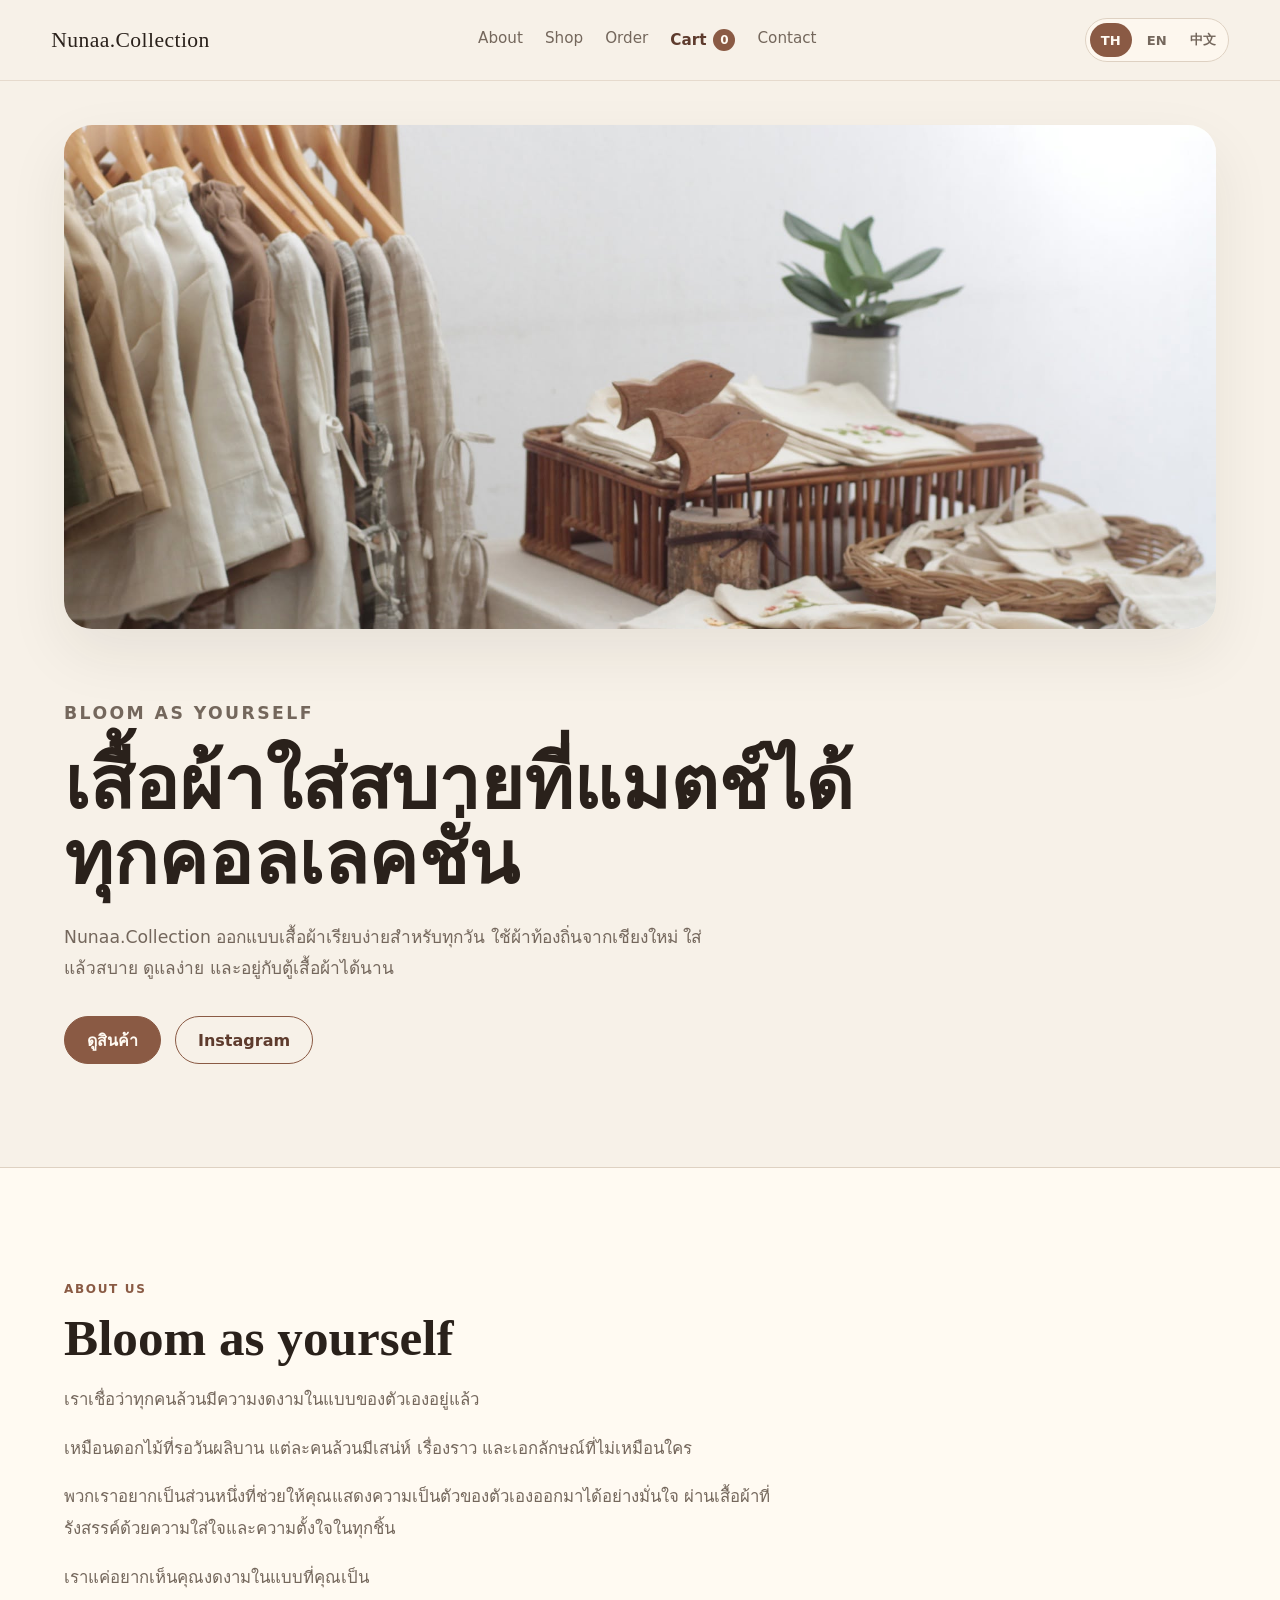
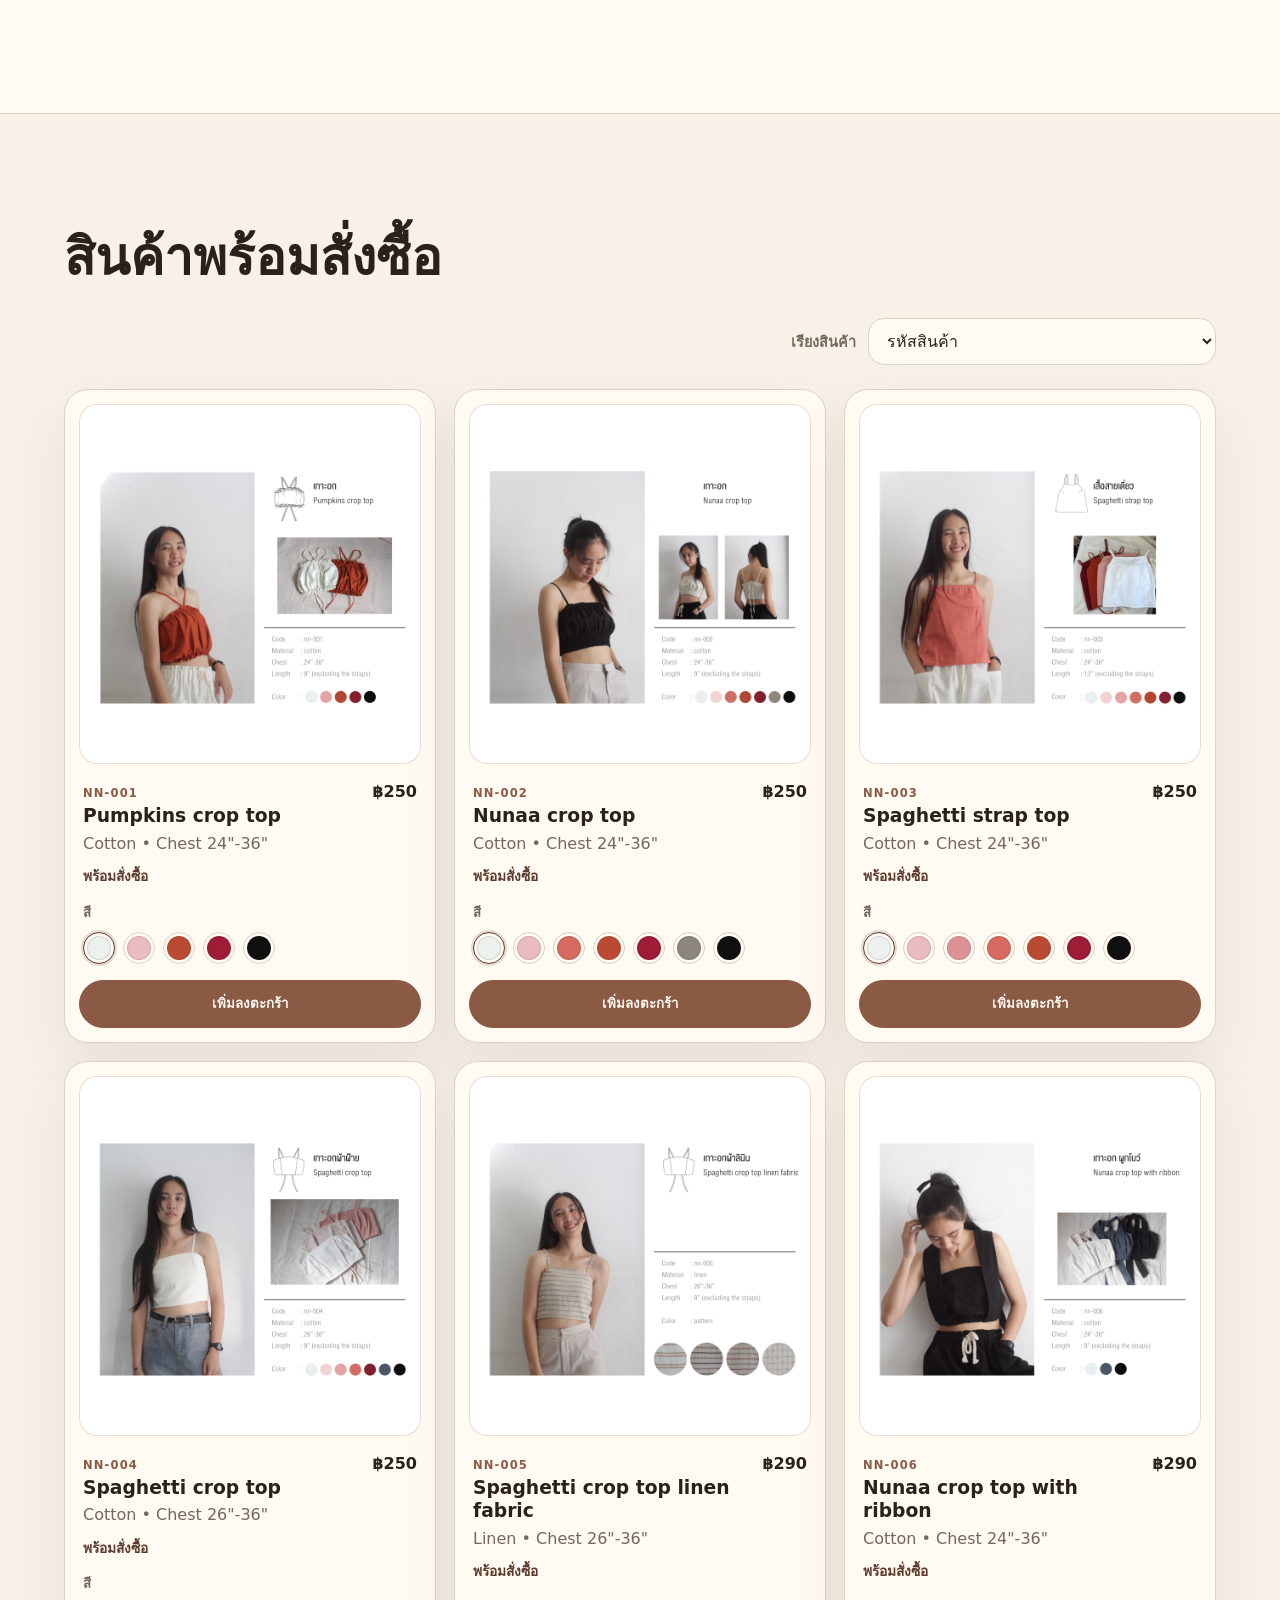
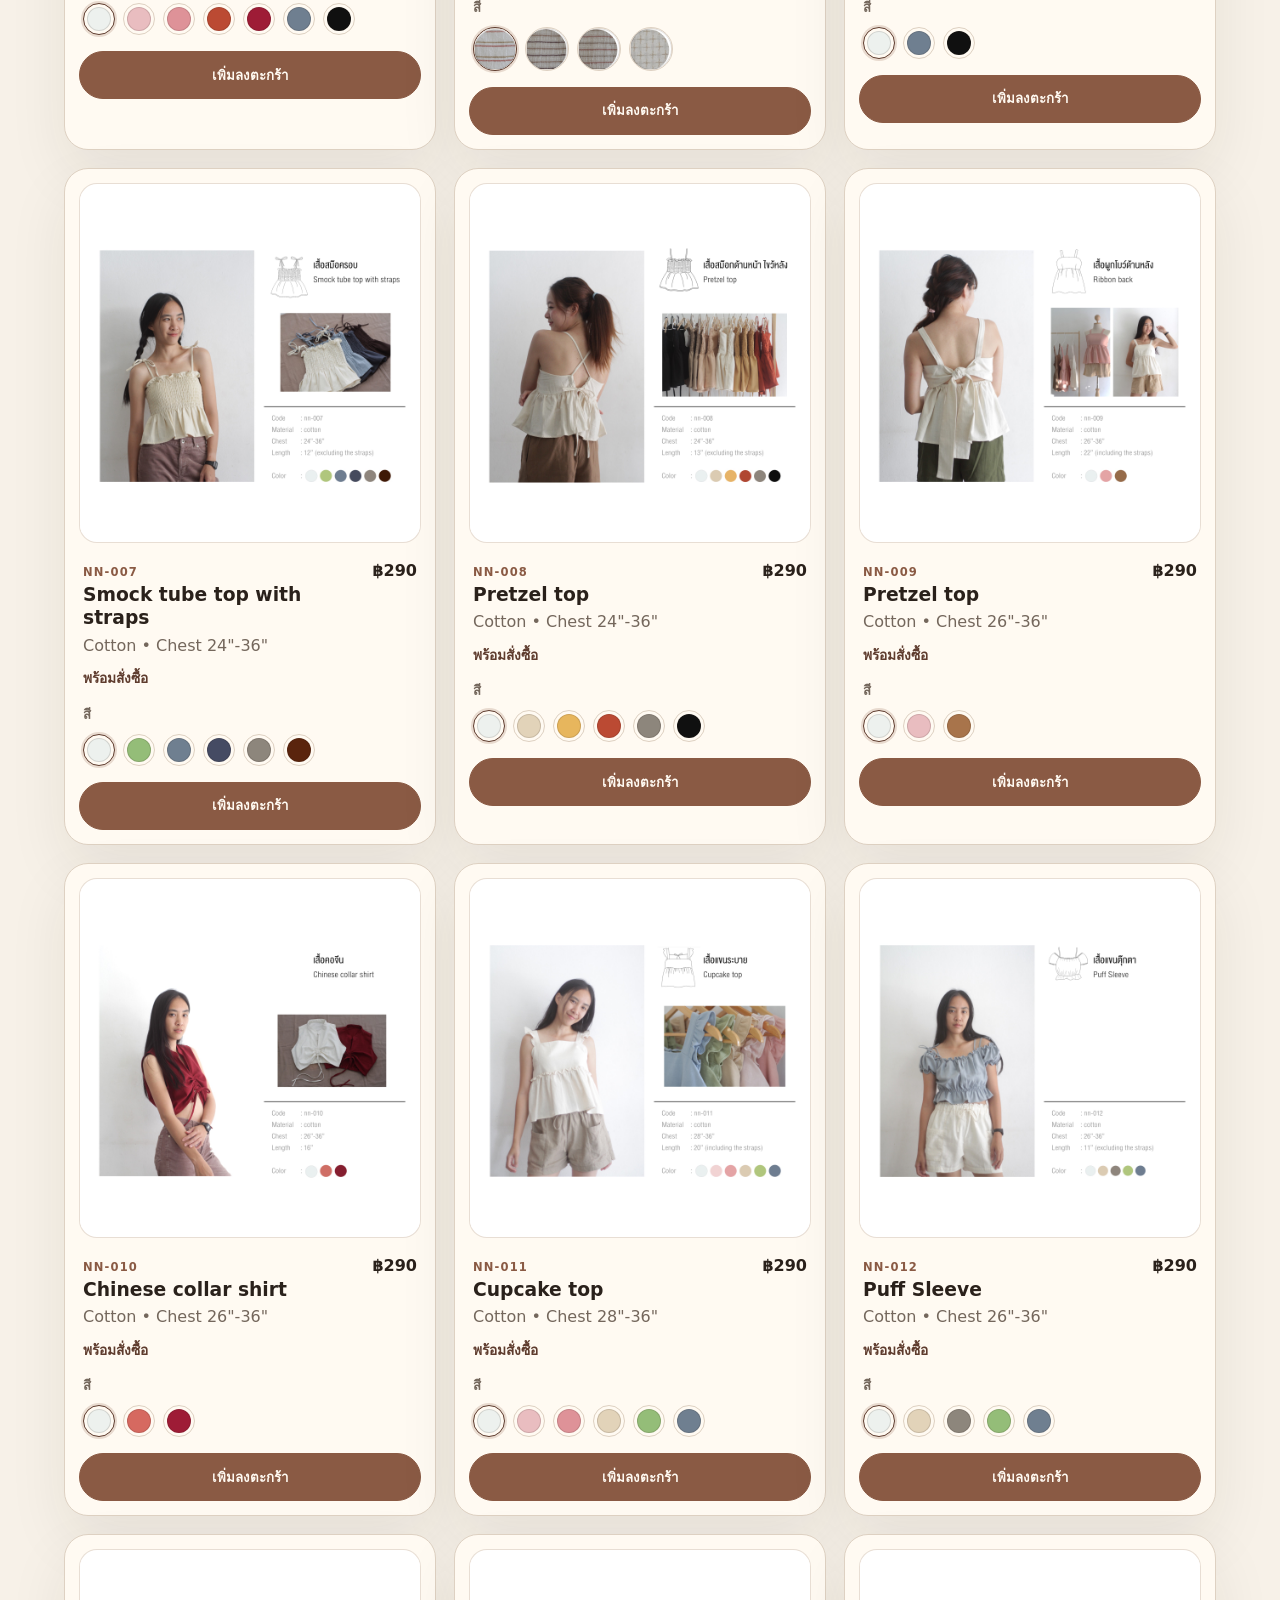
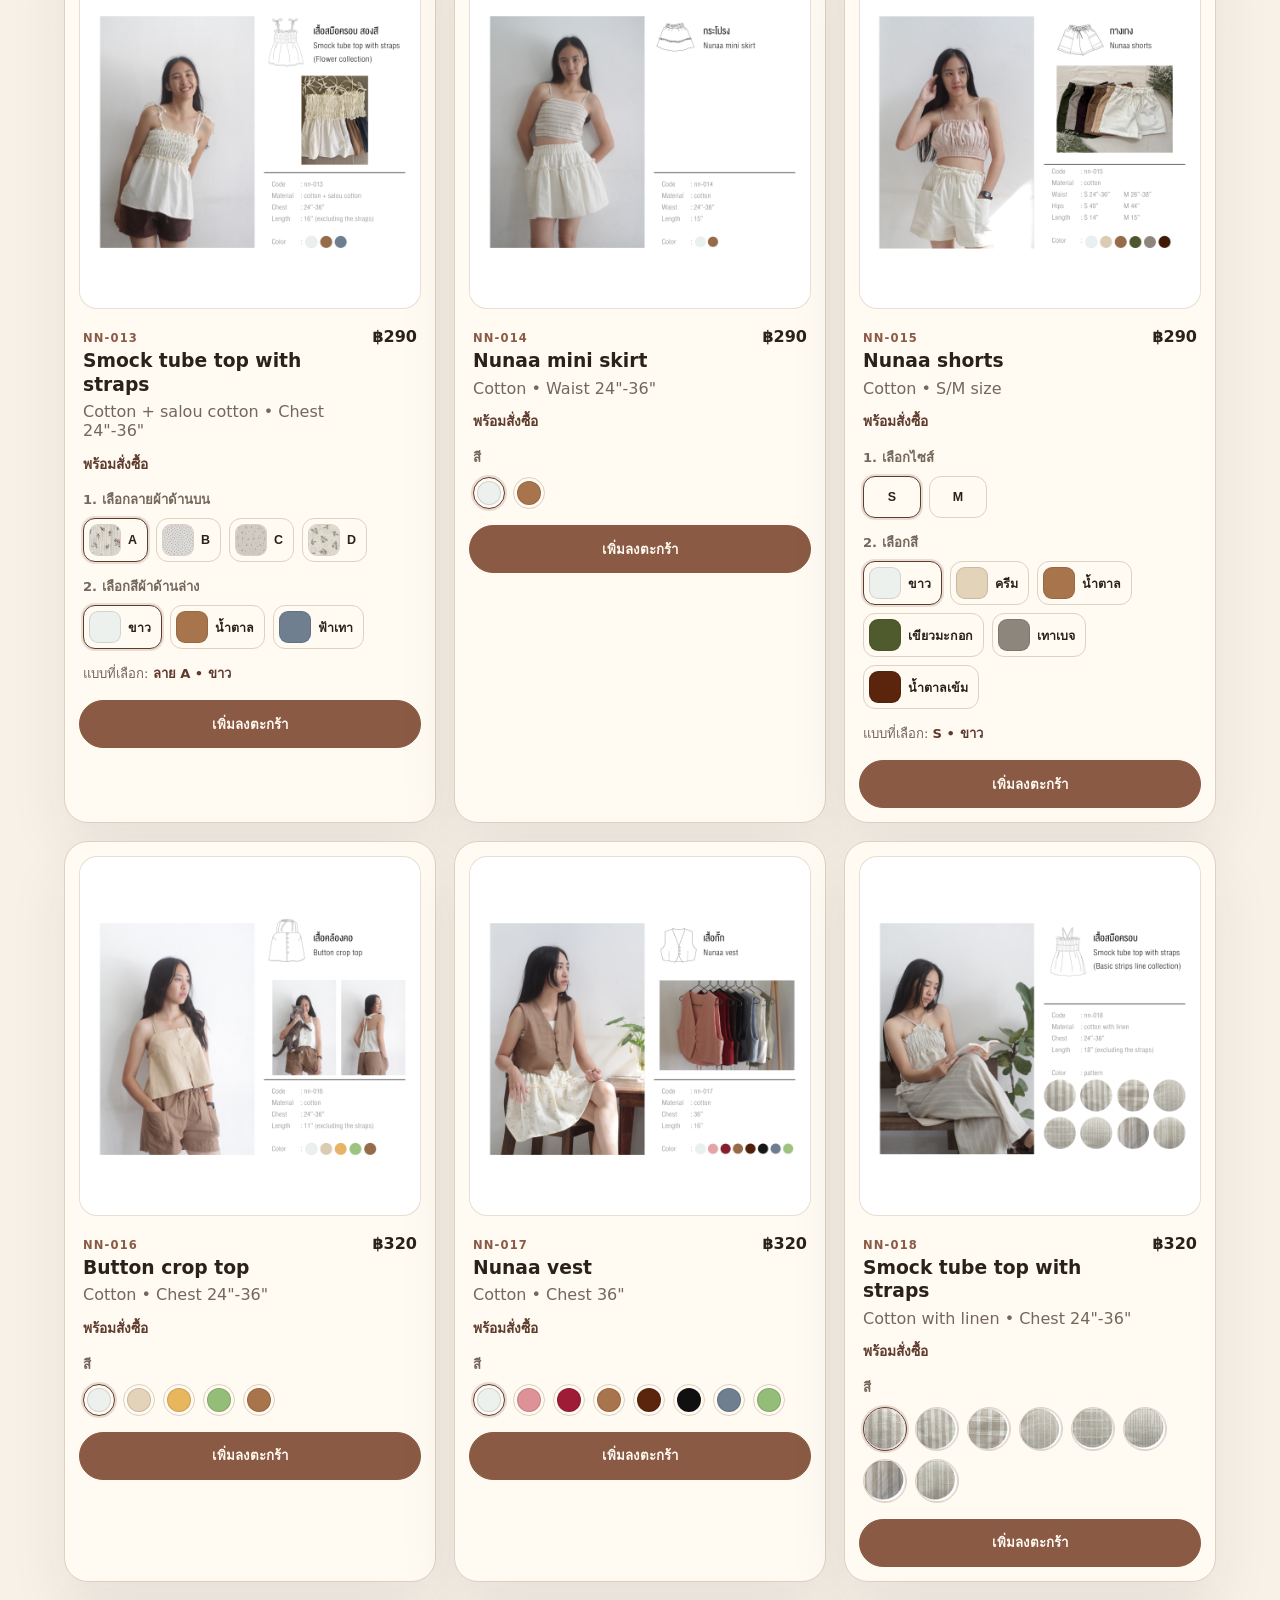
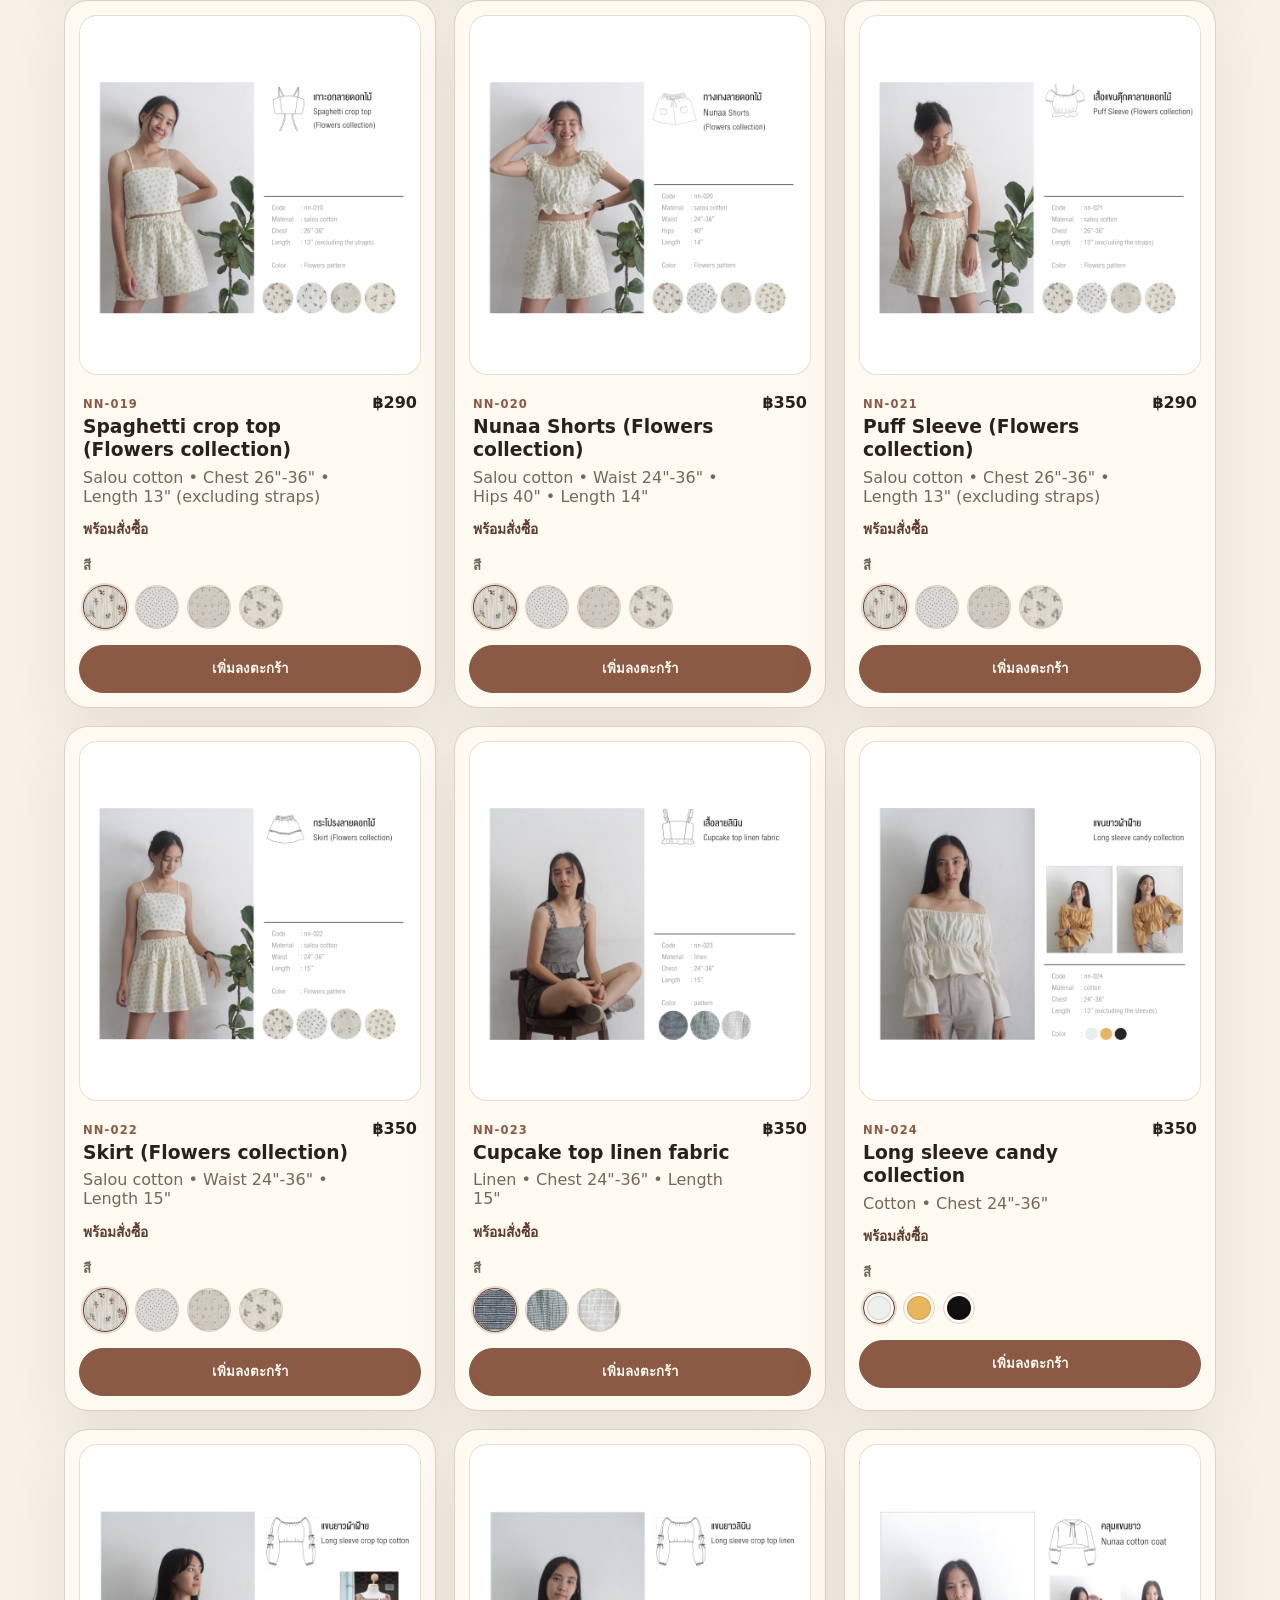
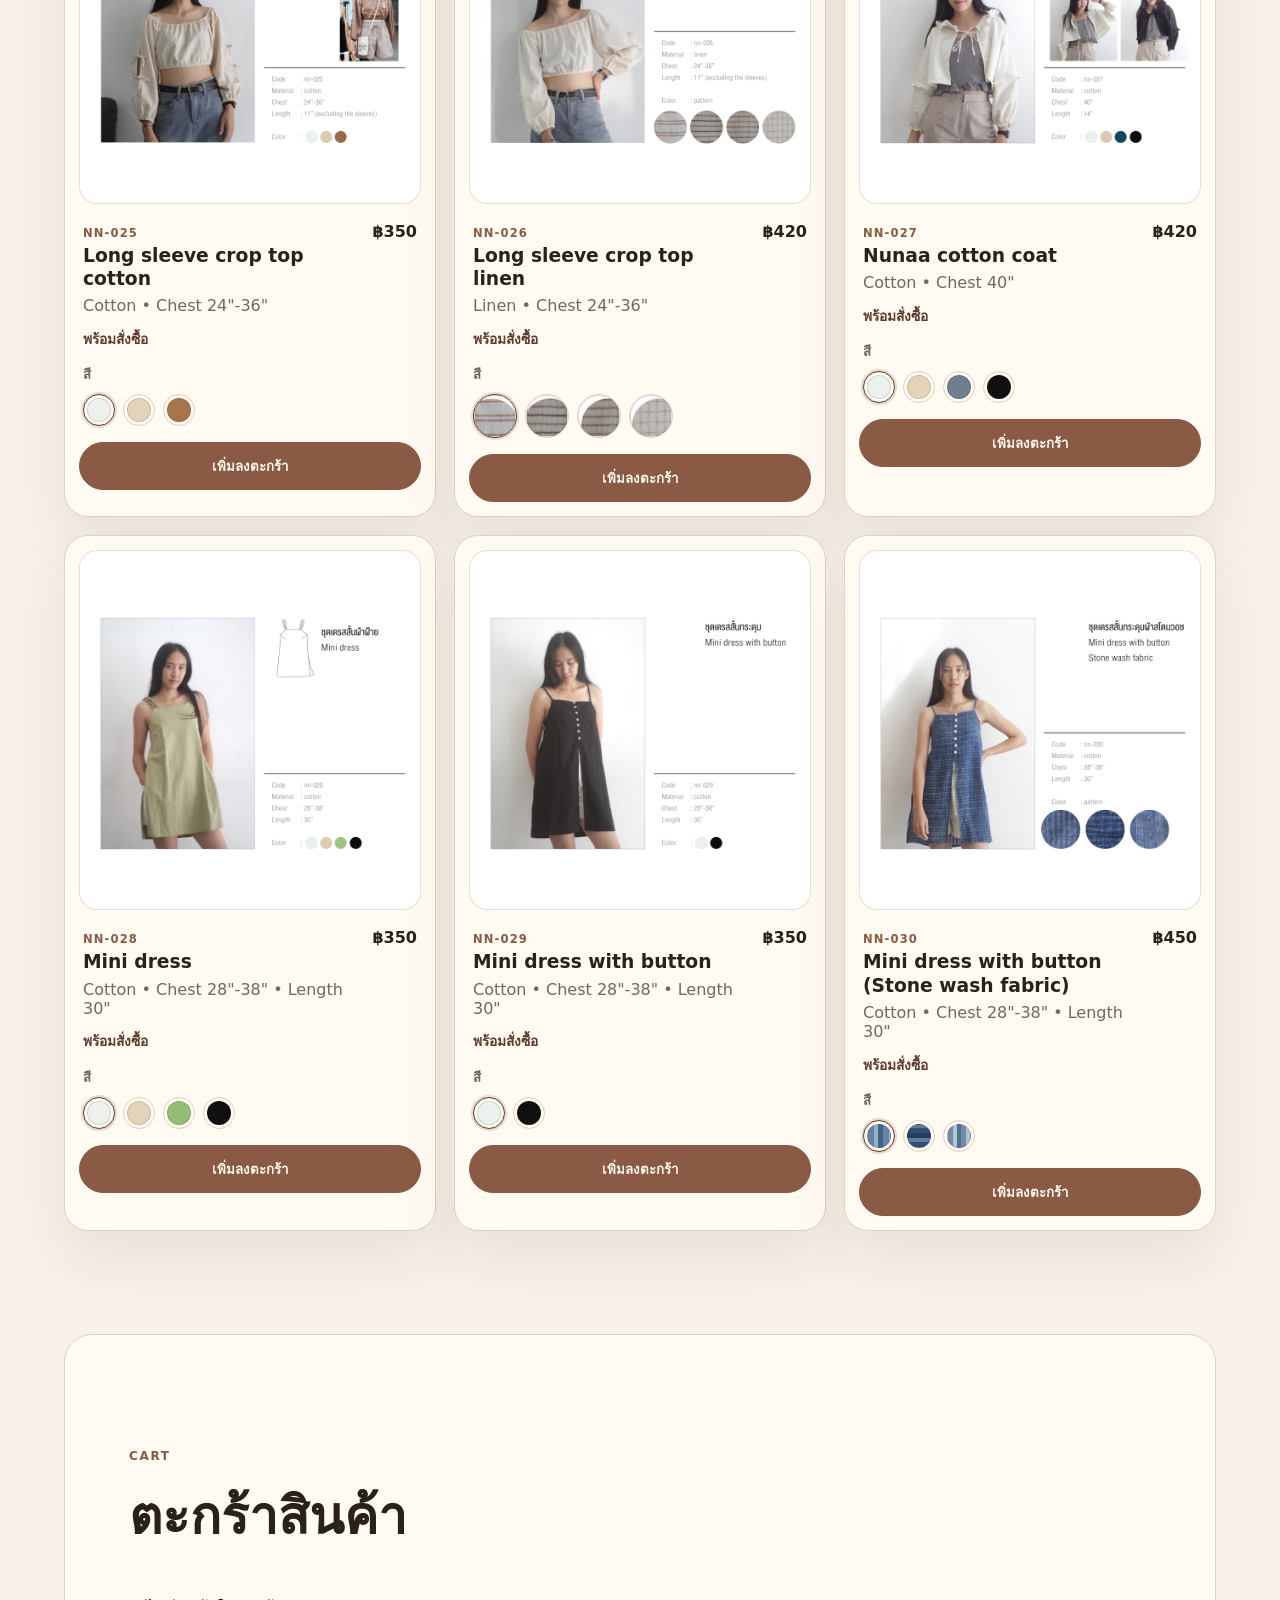
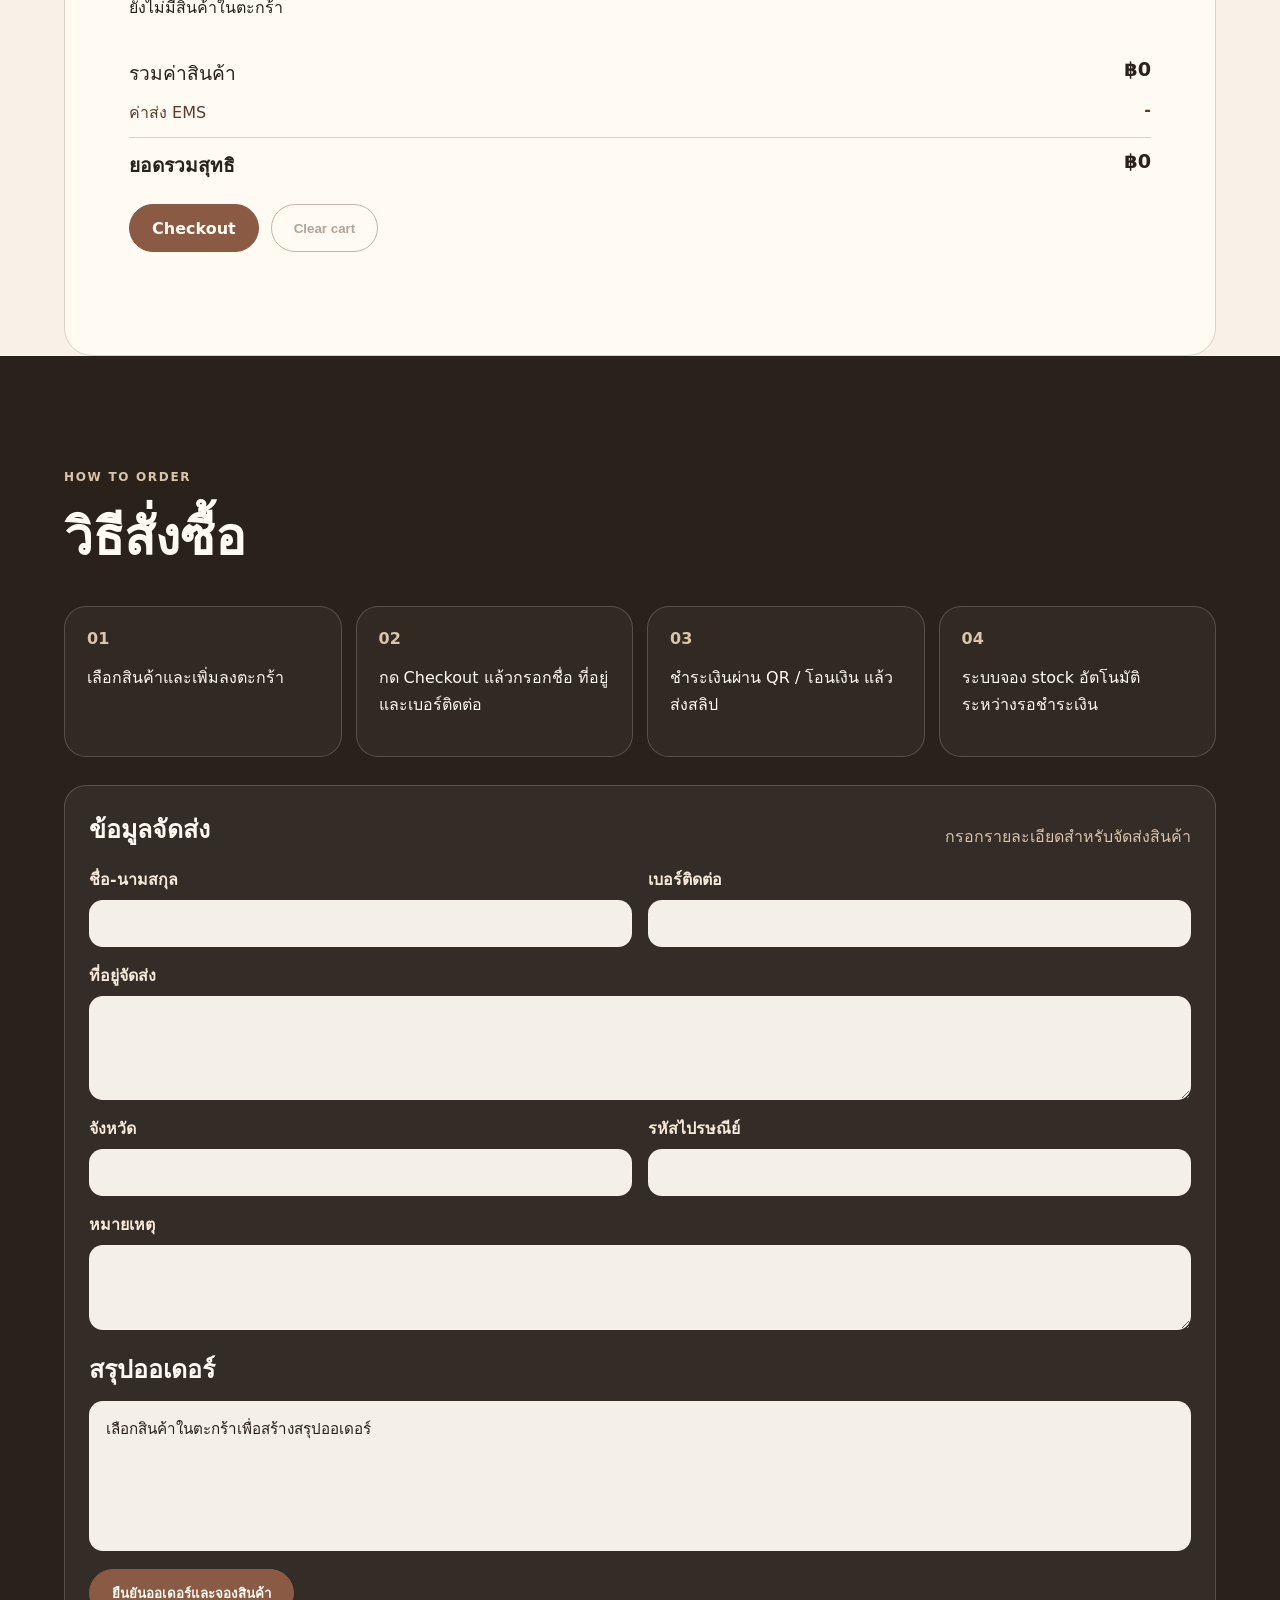
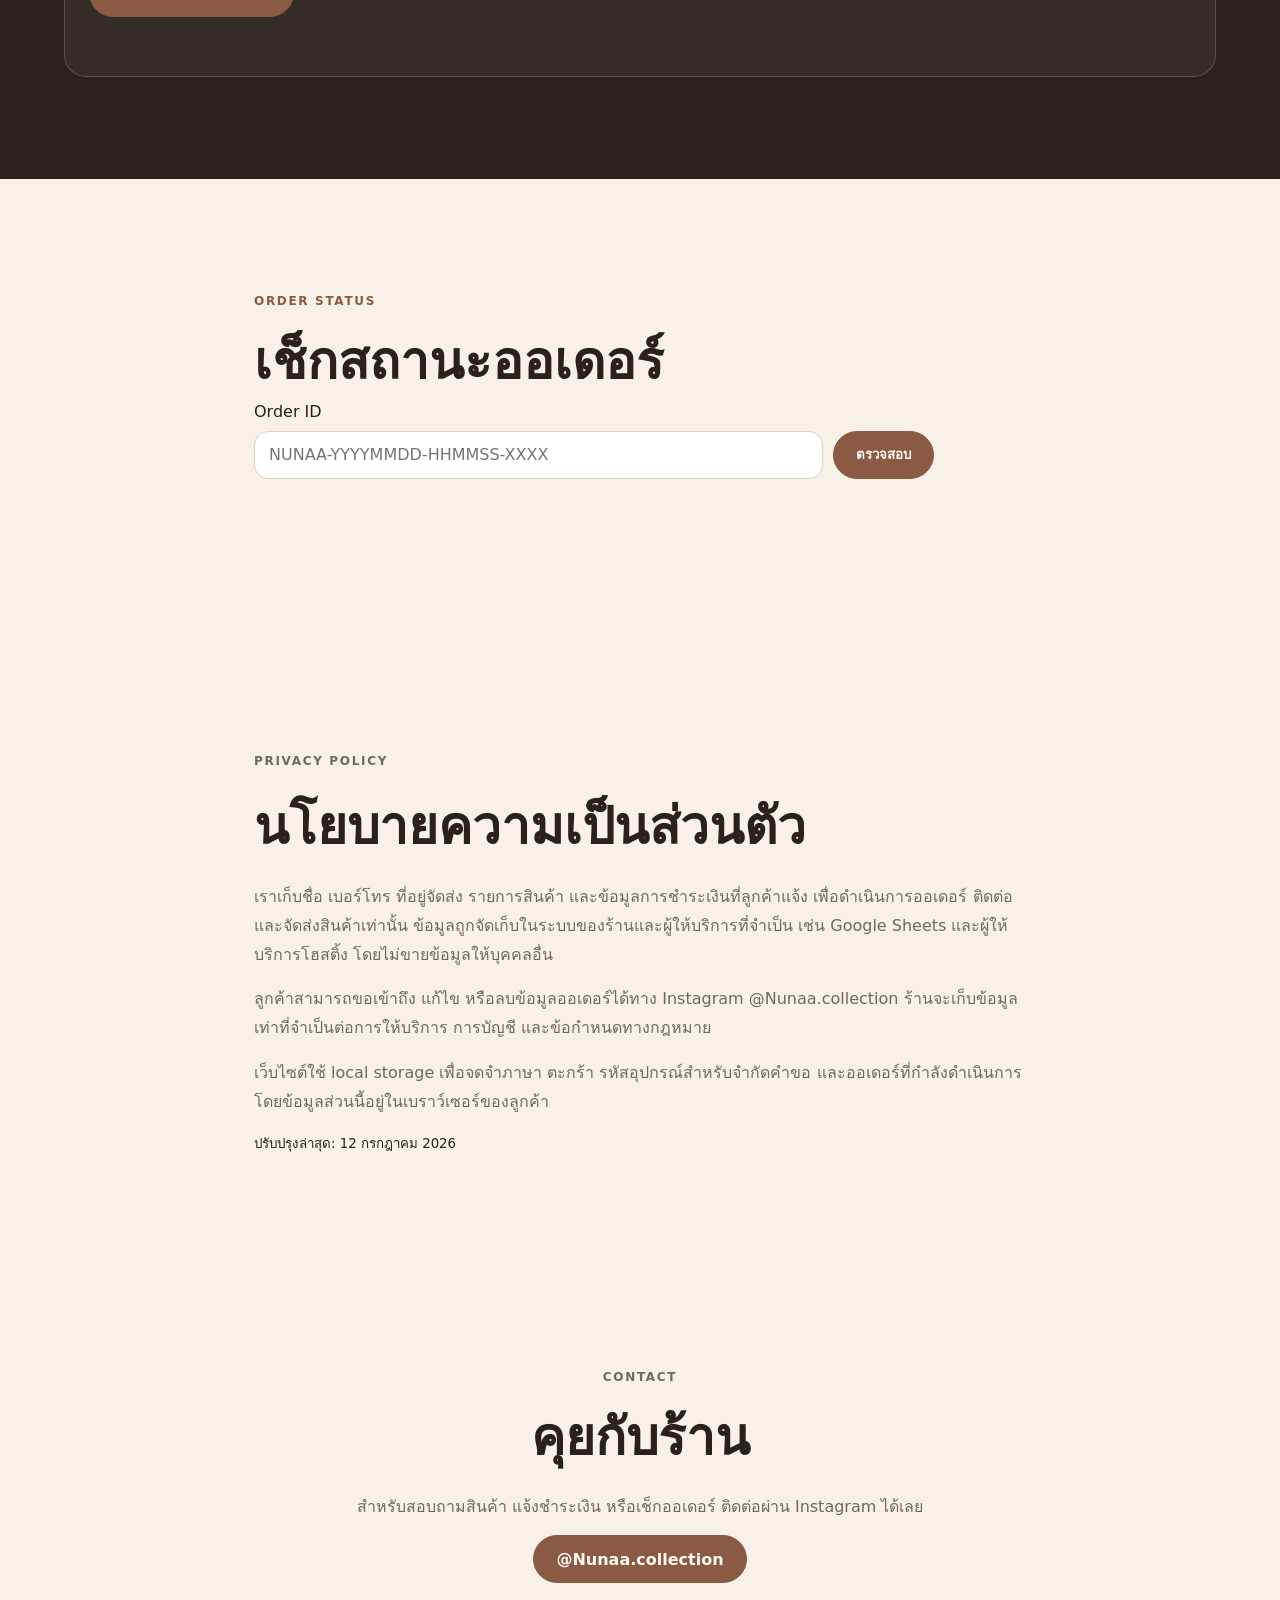
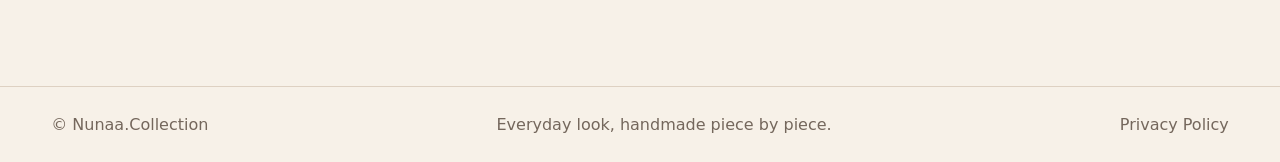
==== index.html @ f406113c "Refresh brand slogan and about story" ====
<!doctype html>
<html lang="th">
<head>
  <meta charset="utf-8" />
  <meta name="viewport" content="width=device-width, initial-scale=1" />
  <title>Nunaa.Collection | Everyday Look from Chiang Mai Local Fabric</title>
  <meta name="description" content="Nunaa.Collection เสื้อผ้า everyday look จากผ้าท้องถิ่นเชียงใหม่ ใส่สบาย แมตช์ง่าย และดูแลง่าย" />
  <meta property="og:title" content="Nunaa.Collection" />
  <meta property="og:description" content="Everyday look that matches every collection. Local fabric from Chiang Mai." />
  <meta property="og:type" content="website" />
  <meta property="og:url" content="https://nunaacollection.com" />
  <link rel="canonical" href="https://nunaacollection.com" />
  <link rel="stylesheet" href="assets/css/style.css?v=20260803-product-swipe-2" />
</head>
<body>
  <header class="site-header">
    <a class="brand" href="#home">Nunaa.Collection</a>
    <button class="menu-button" aria-label="Open menu" data-i18n-aria="menu.open">☰</button>
    <nav class="nav" aria-label="Main navigation">
      <a href="#about" data-i18n="nav.about">About</a>
      <a href="#shop" data-i18n="nav.shop">Shop</a>
      <a href="#order" data-i18n="nav.order">Order</a>
      <a class="cart-link" href="#cart"><span data-i18n="nav.cart">Cart</span> <span id="cartCount" class="cart-count">0</span></a>
      <a href="#contact" data-i18n="nav.contact">Contact</a>
    </nav>
    <div class="language-switcher" aria-label="Language selector">
      <button type="button" class="language-button active" data-lang="th">TH</button>
      <button type="button" class="language-button" data-lang="en">EN</button>
      <button type="button" class="language-button" data-lang="zh">中文</button>
    </div>
  </header>

  <main>
    <section id="home" class="hero section">
      <div class="hero-cover" aria-label="Nunaa.Collection clothing and handmade display">
        <img src="assets/images/cover/nunaa-cover.jpg" alt="Nunaa.Collection clothing and handmade fabric display">
      </div>
      <div class="hero-copy">
        <p class="eyebrow" data-i18n="hero.eyebrow">Bloom as yourself</p>
        <h1 data-i18n="hero.title">เสื้อผ้าใส่สบายที่แมตช์ได้ทุกคอลเลคชั่น</h1>
        <p data-i18n="hero.body">Nunaa.Collection ออกแบบเสื้อผ้าเรียบง่ายสำหรับทุกวัน ใช้ผ้าท้องถิ่นจากเชียงใหม่ ใส่แล้วสบาย ดูแลง่าย และอยู่กับตู้เสื้อผ้าได้นาน</p>
        <div class="hero-actions">
          <a class="button primary" href="#shop" data-i18n="hero.shopButton">ดูสินค้า</a>
          <a class="button ghost" href="https://www.instagram.com/Nunaa.collection" target="_blank" rel="noreferrer">Instagram</a>
        </div>
      </div>
    </section>

    <section id="about" class="section about-section">
      <div class="about-copy">
        <p class="eyebrow" data-i18n="about.eyebrow">About Us</p>
        <h2 data-i18n="about.title">Bloom as yourself</h2>
        <p data-i18n="about.bodyOne">เราเชื่อว่าทุกคนล้วนมีความงดงามในแบบของตัวเองอยู่แล้ว</p>
        <p data-i18n="about.bodyTwo">เหมือนดอกไม้ที่รอวันผลิบาน แต่ละคนล้วนมีเสน่ห์ เรื่องราว และเอกลักษณ์ที่ไม่เหมือนใคร</p>
        <p data-i18n="about.bodyThree">พวกเราอยากเป็นส่วนหนึ่งที่ช่วยให้คุณแสดงความเป็นตัวของตัวเองออกมาได้อย่างมั่นใจ ผ่านเสื้อผ้าที่รังสรรค์ด้วยความใส่ใจและความตั้งใจในทุกชิ้น</p>
        <p data-i18n="about.bodyFour">เราแค่อยากเห็นคุณงดงามในแบบที่คุณเป็น</p>
      </div>
    </section>

    <section id="shop" class="section">
      <div class="section-heading">
        <h2 data-i18n="shop.title">สินค้าพร้อมสั่งซื้อ</h2>
      </div>
      <div class="shop-toolbar">
        <label for="productSort" data-i18n="shop.sortLabel">เรียงสินค้า</label>
        <select id="productSort">
          <option value="code" data-i18n="shop.sortCode">รหัสสินค้า</option>
          <option value="price-asc" data-i18n="shop.sortPriceAsc">ราคา: ถูกไปแพง</option>
          <option value="price-desc" data-i18n="shop.sortPriceDesc">ราคา: แพงไปถูก</option>
          <option value="available" data-i18n="shop.sortAvailable">สินค้าที่มีในร้าน (สินค้าหมดอยู่หลังสุด)</option>
        </select>
      </div>
      <div class="product-grid" id="productGrid"></div>
    </section>

    <section id="cart" class="section cart-panel">
      <div>
        <p class="eyebrow" data-i18n="cart.eyebrow">Cart</p>
        <h2 data-i18n="cart.title">ตะกร้าสินค้า</h2>
      </div>
      <div id="cartItems" class="cart-items"></div>
      <div class="cart-total">
        <span data-i18n="cart.total">รวมค่าสินค้า</span>
        <strong id="cartTotal">฿0</strong>
      </div>
      <div class="cart-total shipping-total">
        <span data-i18n="cart.shipping">ค่าส่ง EMS</span>
        <strong id="cartShipping">-</strong>
      </div>
      <div class="cart-total grand-total">
        <span data-i18n="cart.grandTotal">ยอดรวมสุทธิ</span>
        <strong id="cartGrandTotal">฿0</strong>
      </div>
      <div class="cart-actions">
        <a class="button primary" href="#order" data-i18n="cart.checkout">Checkout</a>
        <button class="button ghost clear-cart" id="clearCartButton" type="button" data-i18n="cart.clear">Clear cart</button>
      </div>
    </section>

    <section id="order" class="section order-section">
      <div>
        <p class="eyebrow" data-i18n="order.eyebrow">How to Order</p>
        <h2 data-i18n="order.title">วิธีสั่งซื้อ</h2>
      </div>
      <div class="steps">
        <article><span>01</span><p data-i18n="order.stepOne">เลือกสินค้าและเพิ่มลงตะกร้า</p></article>
        <article><span>02</span><p data-i18n="order.stepTwo">กด Checkout แล้วกรอกชื่อ ที่อยู่ และเบอร์ติดต่อ</p></article>
        <article><span>03</span><p data-i18n="order.stepThree">ชำระเงินผ่าน QR / โอนเงิน แล้วส่งสลิป</p></article>
        <article><span>04</span><p data-i18n="order.stepFour">ระบบจอง stock อัตโนมัติระหว่างรอชำระเงิน</p></article>
      </div>
      <form id="checkoutForm" class="checkout-form">
        <div class="form-heading">
          <h3 data-i18n="form.title">ข้อมูลจัดส่ง</h3>
          <p data-i18n="form.subtitle">กรอกรายละเอียดสำหรับจัดส่งสินค้า</p>
        </div>
        <div class="form-grid">
          <label>
            <span data-i18n="form.name">ชื่อ-นามสกุล</span>
            <input id="customerName" name="customerName" type="text" autocomplete="name" required>
          </label>
          <label>
            <span data-i18n="form.phone">เบอร์ติดต่อ</span>
            <input id="customerPhone" name="customerPhone" type="tel" autocomplete="tel" inputmode="tel" pattern="(?:\+66|0)[0-9]{8,9}" maxlength="12" required>
          </label>
          <label class="full">
            <span data-i18n="form.address">ที่อยู่จัดส่ง</span>
            <textarea id="customerAddress" name="customerAddress" rows="4" autocomplete="street-address" required></textarea>
          </label>
          <label>
            <span data-i18n="form.province">จังหวัด</span>
            <input id="customerProvince" name="customerProvince" type="text" autocomplete="address-level1" required>
          </label>
          <label>
            <span data-i18n="form.postal">รหัสไปรษณีย์</span>
            <input id="customerPostal" name="customerPostal" type="text" inputmode="numeric" autocomplete="postal-code" pattern="[0-9]{5}" maxlength="5" required>
          </label>
          <label class="full">
            <span data-i18n="form.note">หมายเหตุ</span>
            <textarea id="customerNote" name="customerNote" rows="3"></textarea>
          </label>
        </div>
        <label class="bot-field" aria-hidden="true">Website<input id="customerWebsite" name="website" type="text" tabindex="-1" autocomplete="off"></label>
        <div id="captchaContainer"></div>
        <div class="order-summary-box">
          <h3 data-i18n="summary.title">สรุปออเดอร์</h3>
          <pre id="orderSummary" data-i18n="summary.empty">เลือกสินค้าในตะกร้าเพื่อสร้างสรุปออเดอร์</pre>
        </div>
        <div id="paymentConfirmation" class="payment-confirmation" hidden>
          <div class="confirmation-heading">
            <div>
              <p class="eyebrow" data-i18n="confirmation.eyebrow">Order reserved</p>
              <h3 data-i18n="confirmation.title">จองสินค้าเรียบร้อยแล้ว</h3>
            </div>
            <strong id="confirmedOrderId" class="confirmation-order-id"></strong>
          </div>
          <p id="confirmationCountdown" class="confirmation-countdown" aria-live="polite"></p>
          <div class="payment-box">
          <div>
            <h3 data-i18n="payment.title">ชำระเงินผ่าน QR</h3>
            <p data-i18n="payment.body">สแกน QR เพื่อชำระเงิน แล้วส่งสลิปพร้อมสรุปออเดอร์ให้ร้านทาง Instagram</p>
            <p class="payment-note" data-i18n="payment.notice">กรุณาส่งสลิปก่อนหมดเวลาจอง 15 นาที</p>
          </div>
          <img src="assets/images/payment/nunaa-promptpay-qr.jpeg" alt="Nunaa.Collection payment QR code" data-i18n-alt="payment.qrAlt">
          </div>
          <div class="checkout-actions confirmation-actions">
            <button id="sendInstagramButton" class="button primary" type="button" data-i18n="form.copyAndInstagram">คัดลอกออเดอร์และเปิด Instagram</button>
            <button id="reportPaymentButton" class="button ghost light" type="button" data-i18n="form.reportPayment">ส่งสลิปแล้ว — แจ้งชำระเงิน</button>
            <button id="copyOrderIdButton" class="button ghost light" type="button" data-i18n="form.copyOrderId">คัดลอก Order ID</button>
          </div>
        </div>
        <div class="checkout-actions">
          <button id="reserveOrderButton" class="button primary" type="submit" data-i18n="form.reserveOrder">ยืนยันออเดอร์และจองสินค้า</button>
        </div>
        <p id="copyStatus" class="copy-status" aria-live="polite"></p>
      </form>
    </section>

    <section id="order-status" class="section status-section">
      <p class="eyebrow">Order Status</p>
      <h2>เช็กสถานะออเดอร์</h2>
      <form id="orderStatusForm" class="status-form">
        <label for="statusOrderId">Order ID</label>
        <div class="status-form-row">
          <input id="statusOrderId" type="text" placeholder="NUNAA-YYYYMMDD-HHMMSS-XXXX" required>
          <button class="button primary" type="submit">ตรวจสอบ</button>
        </div>
      </form>
      <p id="orderStatusResult" class="status-result" aria-live="polite"></p>
    </section>

    <section id="privacy" class="section privacy-section">
      <p class="eyebrow">Privacy Policy</p>
      <h2>นโยบายความเป็นส่วนตัว</h2>
      <p>เราเก็บชื่อ เบอร์โทร ที่อยู่จัดส่ง รายการสินค้า และข้อมูลการชำระเงินที่ลูกค้าแจ้ง เพื่อดำเนินการออเดอร์ ติดต่อ และจัดส่งสินค้าเท่านั้น ข้อมูลถูกจัดเก็บในระบบของร้านและผู้ให้บริการที่จำเป็น เช่น Google Sheets และผู้ให้บริการโฮสติ้ง โดยไม่ขายข้อมูลให้บุคคลอื่น</p>
      <p>ลูกค้าสามารถขอเข้าถึง แก้ไข หรือลบข้อมูลออเดอร์ได้ทาง Instagram <a href="https://www.instagram.com/Nunaa.collection" target="_blank" rel="noreferrer">@Nunaa.collection</a> ร้านจะเก็บข้อมูลเท่าที่จำเป็นต่อการให้บริการ การบัญชี และข้อกำหนดทางกฎหมาย</p>
      <p>เว็บไซต์ใช้ local storage เพื่อจดจำภาษา ตะกร้า รหัสอุปกรณ์สำหรับจำกัดคำขอ และออเดอร์ที่กำลังดำเนินการ โดยข้อมูลส่วนนี้อยู่ในเบราว์เซอร์ของลูกค้า</p>
      <small>ปรับปรุงล่าสุด: 12 กรกฎาคม 2026</small>
    </section>

    <section id="contact" class="section contact-section">
      <p class="eyebrow" data-i18n="contact.eyebrow">Contact</p>
      <h2 data-i18n="contact.title">คุยกับร้าน</h2>
      <p data-i18n="contact.body">สำหรับสอบถามสินค้า แจ้งชำระเงิน หรือเช็กออเดอร์ ติดต่อผ่าน Instagram ได้เลย</p>
      <a class="button primary" href="https://www.instagram.com/Nunaa.collection" target="_blank" rel="noreferrer">@Nunaa.collection</a>
    </section>
  </main>

  <a class="mobile-cart-bar" id="mobileCartBar" href="#cart" hidden>
    <span class="mobile-cart-summary">
      <span data-i18n="mobileCart.viewCart">ดูตะกร้า</span>
      <span id="mobileCartCount" class="mobile-cart-count">0</span>
    </span>
    <strong id="mobileCartTotal">฿0</strong>
  </a>

  <button
    class="back-to-top"
    id="backToTopButton"
    type="button"
    data-i18n-aria="utility.backToTop"
    aria-label="กลับขึ้นด้านบน"
    title="กลับขึ้นด้านบน"
  >↑</button>

  <div class="product-modal" id="productModal" aria-hidden="true">
    <div class="product-modal-backdrop" data-modal-close></div>
    <div class="product-modal-dialog" role="dialog" aria-modal="true" aria-labelledby="productModalTitle">
      <button class="modal-close" type="button" data-modal-close aria-label="Close product details">×</button>
      <button class="modal-nav modal-prev" type="button" data-modal-direction="-1" data-i18n-aria="product.previous" aria-label="สินค้าก่อนหน้า">‹</button>
      <button class="modal-nav modal-next" type="button" data-modal-direction="1" data-i18n-aria="product.next" aria-label="สินค้าถัดไป">›</button>
      <div id="productModalContent"></div>
      <p class="modal-swipe-hint" id="modalSwipeHint" data-i18n="product.swipeHint">↔ ปัดเบา ๆ บนรูปเพื่อดูสินค้าอื่น</p>
    </div>
  </div>

  <footer class="site-footer">
    <span>© Nunaa.Collection</span>
    <span data-i18n="footer.tagline">Everyday look, handmade piece by piece.</span>
    <a href="#privacy">Privacy Policy</a>
  </footer>

  <script src="assets/js/config.js?v=20260711-new-sheets-url"></script>
  <script src="assets/js/app.js?v=20260803-about-bloom"></script>
</body>
</html>
---- assets/css/style.css ----
:root {
  --bg: #f7f1e8;
  --paper: #fffaf2;
  --ink: #2a211b;
  --muted: #74675c;
  --line: #ded1c2;
  --accent: #8a5a44;
  --accent-dark: #5e3b2d;
  --radius: 28px;
  --shadow: 0 24px 60px rgba(42, 33, 27, .08);
}

* { box-sizing: border-box; }
html { scroll-behavior: smooth; }
body {
  margin: 0;
  font-family: ui-sans-serif, system-ui, -apple-system, BlinkMacSystemFont, "Segoe UI", sans-serif;
  background: var(--bg);
  color: var(--ink);
}
a { color: inherit; text-decoration: none; }

.site-header {
  position: sticky;
  top: 0;
  z-index: 10;
  display: flex;
  align-items: center;
  justify-content: space-between;
  padding: 18px clamp(18px, 4vw, 56px);
  background: rgba(247, 241, 232, .86);
  backdrop-filter: blur(18px);
  border-bottom: 1px solid rgba(222, 209, 194, .7);
}
.brand { font-family: Georgia, serif; font-size: 1.35rem; letter-spacing: .02em; }
.nav { display: flex; gap: 22px; color: var(--muted); font-size: .95rem; }
.language-switcher {
  display: inline-flex;
  align-items: center;
  gap: 4px;
  padding: 4px;
  border: 1px solid var(--line);
  border-radius: 999px;
  background: rgba(255,250,242,.72);
}
.language-button {
  min-width: 42px;
  height: 34px;
  border: 0;
  border-radius: 999px;
  background: transparent;
  color: var(--muted);
  cursor: pointer;
  font: inherit;
  font-size: .82rem;
  font-weight: 800;
}
.language-button.active {
  background: var(--accent);
  color: #fffaf2;
}
.cart-link {
  display: inline-flex;
  align-items: center;
  gap: 7px;
  color: var(--accent-dark);
  font-weight: 800;
}
.cart-count {
  display: inline-grid;
  place-items: center;
  min-width: 22px;
  height: 22px;
  padding: 0 6px;
  border-radius: 999px;
  background: var(--accent);
  color: #fffaf2;
  font-size: .75rem;
  line-height: 1;
}
.mobile-cart-bar {
  display: none;
}
.back-to-top {
  position: fixed;
  right: clamp(18px, 3vw, 36px);
  bottom: clamp(18px, 3vw, 36px);
  z-index: 18;
  display: grid;
  place-items: center;
  width: 48px;
  height: 48px;
  border: 1px solid rgba(255, 250, 242, .55);
  border-radius: 999px;
  background: var(--accent-dark);
  color: #fffaf2;
  box-shadow: 0 12px 30px rgba(42, 33, 27, .22);
  cursor: pointer;
  font: inherit;
  font-size: 1.25rem;
  opacity: 0;
  pointer-events: none;
  transform: translateY(12px);
  transition: opacity .2s ease, transform .2s ease, background .2s ease;
}
.back-to-top.visible {
  opacity: 1;
  pointer-events: auto;
  transform: translateY(0);
}
.back-to-top:hover {
  background: var(--accent);
}
.back-to-top:focus-visible,
.mobile-cart-bar:focus-visible {
  outline: 3px solid rgba(138, 90, 68, .35);
  outline-offset: 3px;
}
.menu-button { display: none; background: transparent; border: 0; font-size: 1.6rem; }

.section { padding: clamp(56px, 8vw, 112px) clamp(18px, 5vw, 72px); }
.hero {
  min-height: 86vh;
  display: grid;
  grid-template-columns: 1fr;
  gap: clamp(28px, 5vw, 52px);
  align-items: start;
  padding-top: clamp(24px, 4vw, 44px);
}
.hero-copy { max-width: 920px; }
.hero h1 { font-family: Georgia, serif; font-size: clamp(2.35rem, 5.8vw, 5rem); line-height: 1.02; margin: 0 0 24px; max-width: 880px; }
.hero p { max-width: 650px; color: var(--muted); font-size: 1.08rem; line-height: 1.8; }
.eyebrow { color: var(--accent); text-transform: uppercase; letter-spacing: .14em; font-size: .75rem; font-weight: 700; }
.hero-actions { display: flex; flex-wrap: wrap; gap: 14px; margin-top: 32px; }
.button {
  display: inline-flex;
  align-items: center;
  justify-content: center;
  min-height: 48px;
  padding: 0 22px;
  border-radius: 999px;
  border: 1px solid var(--accent);
  font-weight: 700;
}
.button.primary { background: var(--accent); color: #fffaf2; }
.button.ghost { color: var(--accent-dark); }
.hero-cover {
  width: 100%;
  aspect-ratio: 16 / 7;
  border-radius: var(--radius);
  box-shadow: var(--shadow);
  overflow: hidden;
  background: var(--paper);
}
.hero-cover img {
  width: 100%;
  height: 100%;
  display: block;
  object-fit: cover;
  object-position: center;
}

.section-heading { display: flex; justify-content: space-between; align-items: end; gap: 20px; margin-bottom: 28px; }
.shop-toolbar {
  display: flex;
  justify-content: flex-end;
  align-items: center;
  gap: 12px;
  margin: -8px 0 24px;
}
.shop-toolbar label {
  color: var(--muted);
  font-size: .9rem;
  font-weight: 700;
}
.shop-toolbar select {
  min-width: 260px;
  max-width: 100%;
  border: 1px solid var(--line);
  border-radius: 16px;
  padding: 12px 42px 12px 14px;
  background: var(--paper);
  color: var(--text);
  font: inherit;
  cursor: pointer;
}
.shop-toolbar select:focus-visible {
  outline: 3px solid rgba(173, 117, 84, .22);
  border-color: var(--accent);
}
h2 { font-family: Georgia, serif; font-size: clamp(2rem, 4vw, 4rem); margin: 0; }
.about-section {
  background: var(--paper);
  border-top: 1px solid var(--line);
  border-bottom: 1px solid var(--line);
}
.about-copy {
  max-width: 900px;
}
.about-copy p:not(.eyebrow) {
  max-width: 720px;
  color: var(--muted);
  font-size: 1.05rem;
  line-height: 1.9;
}
.product-grid { display: grid; grid-template-columns: repeat(3, minmax(0, 1fr)); gap: 18px; }
.product-card { background: var(--paper); border: 1px solid var(--line); border-radius: 24px; padding: 14px; box-shadow: var(--shadow); display: flex; flex-direction: column; }
.product-image { height: 360px; border-radius: 18px; background: #fff; display: grid; place-items: center; overflow: hidden; border: 1px solid rgba(222, 209, 194, .7); }
button.product-image {
  position: relative;
  width: 100%;
  padding: 0;
  cursor: pointer;
  font: inherit;
}
.product-image img { width: 100%; height: 100%; object-fit: contain; object-position: center; display: block; }
button.product-image::after {
  content: attr(data-detail-label);
  position: absolute;
  left: 12px;
  bottom: 12px;
  padding: 8px 12px;
  border-radius: 999px;
  background: rgba(42, 33, 27, .74);
  color: #fffaf2;
  font-size: .78rem;
  font-weight: 800;
  opacity: 0;
  transform: translateY(6px);
  transition: opacity .18s ease, transform .18s ease;
}
button.product-image:hover::after,
button.product-image:focus-visible::after {
  opacity: 1;
  transform: translateY(0);
}
.product-meta { display: flex; justify-content: space-between; align-items: start; gap: 16px; padding: 18px 4px 10px; }
.product-meta h3 { margin: 3px 0 6px; line-height: 1.25; }
.product-meta p { margin: 0; color: var(--muted); }
.product-meta strong { white-space: nowrap; }
.product-code { display: inline-block; color: var(--accent); font-size: .72rem; font-weight: 800; letter-spacing: .1em; text-transform: uppercase; }
.stock-meta {
  display: flex;
  align-items: center;
  justify-content: space-between;
  gap: 10px;
  min-height: 1.7em;
  margin: 0 4px 12px;
}
.stock-status {
  margin: 0;
  color: var(--accent-dark);
  font-size: .86rem;
  font-weight: 800;
}
.stock-status.low-stock {
  color: #b06b20;
}
.stock-status.sold-out {
  color: #a33a2f;
}
.product-card.sold-out {
  opacity: .86;
}
.product-card.sold-out .product-image img {
  filter: grayscale(.2) contrast(.95);
}
.product-card.sold-out .add-cart {
  background: #b7ada0;
  border-color: #b7ada0;
  color: #fffaf2;
}
.detail-stock-meta {
  margin: 0 0 16px;
}
.color-picker {
  display: grid;
  gap: 9px;
  padding: 0 4px 16px;
}
.color-picker > span {
  color: var(--muted);
  font-size: .82rem;
  font-weight: 800;
}
.color-options {
  display: flex;
  flex-wrap: wrap;
  gap: 8px;
}
.color-swatch {
  position: relative;
  width: 32px;
  height: 32px;
  padding: 3px;
  border: 1px solid var(--line);
  border-radius: 50%;
  background: var(--paper);
  cursor: pointer;
}
.color-swatch::after {
  content: '';
  position: absolute;
  z-index: 20;
  left: calc(100% + 10px);
  top: 50%;
  bottom: auto;
  width: 116px;
  height: 116px;
  border: 5px solid var(--paper);
  border-radius: 18px;
  background: var(--swatch-preview);
  box-shadow: 0 12px 32px rgba(42, 33, 27, .24);
  opacity: 0;
  pointer-events: none;
  transform: translate(8px, -50%) scale(.92);
  transition: opacity .16s ease, transform .16s ease;
}
.color-swatch:hover::after,
.color-swatch:focus-visible::after {
  opacity: 1;
  transform: translate(0, -50%) scale(1);
}
.color-swatch:nth-last-child(-n + 3)::after {
  right: calc(100% + 10px);
  left: auto;
  transform: translate(-8px, -50%) scale(.92);
}
.color-swatch:nth-last-child(-n + 3):hover::after,
.color-swatch:nth-last-child(-n + 3):focus-visible::after {
  transform: translate(0, -50%) scale(1);
}
.color-swatch.has-image-preview::after { display: none; }
.swatch-image-preview {
  position: absolute;
  z-index: 20;
  left: calc(100% + 10px);
  top: 50%;
  width: 116px;
  height: 116px;
  border: 5px solid var(--paper);
  border-radius: 18px;
  object-fit: cover;
  background: #f3eee7;
  box-shadow: 0 12px 32px rgba(42, 33, 27, .24);
  opacity: 0;
  pointer-events: none;
  transform: translate(8px, -50%) scale(.92);
  transition: opacity .16s ease, transform .16s ease;
}
.color-swatch:hover .swatch-image-preview,
.color-swatch:focus-visible .swatch-image-preview {
  opacity: 1;
  transform: translate(0, -50%) scale(1);
}
.color-swatch:nth-last-child(-n + 3) .swatch-image-preview {
  right: calc(100% + 10px);
  left: auto;
  transform: translate(-8px, -50%) scale(.92);
}
.color-swatch:nth-last-child(-n + 3):hover .swatch-image-preview,
.color-swatch:nth-last-child(-n + 3):focus-visible .swatch-image-preview {
  transform: translate(0, -50%) scale(1);
}
.color-swatch.pattern-swatch {
  width: 44px;
  height: 44px;
  padding: 0;
}
.color-swatch:disabled {
  cursor: not-allowed;
  opacity: .35;
}
.color-swatch span {
  display: block;
  width: 100%;
  height: 100%;
  border: 1px solid rgba(42, 33, 27, .14);
  border-radius: 50%;
}
.color-swatch.selected {
  border-color: var(--accent-dark);
  box-shadow: 0 0 0 2px rgba(138, 90, 68, .2);
}
.nn013-selector {
  display: grid;
  gap: 14px;
  padding: 0 4px 16px;
}
.nn013-selector-group {
  display: grid;
  gap: 8px;
}
.nn013-selector-group > span {
  color: var(--muted);
  font-size: .82rem;
  font-weight: 800;
}
.nn013-options {
  display: flex;
  flex-wrap: wrap;
  gap: 8px;
}
.nn013-option {
  display: inline-flex;
  align-items: center;
  gap: 7px;
  min-height: 42px;
  padding: 5px 10px 5px 5px;
  border: 1px solid var(--line);
  border-radius: 12px;
  background: var(--paper);
  color: var(--ink);
  cursor: pointer;
}
.nn013-option b { font-size: .78rem; }
.nn013-option.selected {
  border-color: var(--accent-dark);
  box-shadow: 0 0 0 2px rgba(138, 90, 68, .18);
}
.nn013-option:disabled {
  cursor: not-allowed;
  opacity: .35;
}
.nn013-pattern-preview,
.nn013-color-preview {
  display: block;
  width: 32px;
  height: 32px;
  border: 1px solid rgba(42, 33, 27, .14);
  border-radius: 9px;
}
.nn013-pattern-preview {
  overflow: hidden;
  background: #f3eee7;
}
.nn013-pattern-preview img {
  display: block;
  width: 100%;
  height: 100%;
  object-fit: cover;
}
.nn013-pattern-option {
  position: relative;
}
.nn013-hover-preview {
  position: absolute;
  z-index: 20;
  left: calc(100% + 10px);
  top: 50%;
  bottom: auto;
  width: 140px;
  height: 140px;
  border: 5px solid var(--paper);
  border-radius: 18px;
  overflow: hidden;
  background: #f3eee7;
  box-shadow: 0 12px 32px rgba(42, 33, 27, .24);
  opacity: 0;
  pointer-events: none;
  transform: translate(8px, -50%) scale(.92);
  transition: opacity .16s ease, transform .16s ease;
}
.nn013-hover-preview img {
  display: block;
  width: 100%;
  height: 100%;
  object-fit: cover;
}
.nn013-pattern-option:hover .nn013-hover-preview,
.nn013-pattern-option:focus-visible .nn013-hover-preview {
  opacity: 1;
  transform: translate(0, -50%) scale(1);
}
.nn013-pattern-option:nth-last-child(-n + 2) .nn013-hover-preview {
  right: calc(100% + 10px);
  left: auto;
  transform: translate(-8px, -50%) scale(.92);
}
.nn013-pattern-option:nth-last-child(-n + 2):hover .nn013-hover-preview,
.nn013-pattern-option:nth-last-child(-n + 2):focus-visible .nn013-hover-preview {
  transform: translate(0, -50%) scale(1);
}
.nn015-size-option {
  justify-content: center;
  min-width: 58px;
  padding: 8px 16px;
}
.nn015-color-option {
  position: relative;
}
.nn015-color-option:hover .nn013-hover-preview,
.nn015-color-option:focus-visible .nn013-hover-preview {
  opacity: 1;
  transform: translate(0, -50%) scale(1);
}
.nn015-color-option:nth-last-child(-n + 3) .nn013-hover-preview {
  right: calc(100% + 10px);
  left: auto;
  transform: translate(-8px, -50%) scale(.92);
}
.nn015-color-option:nth-last-child(-n + 3):hover .nn013-hover-preview,
.nn015-color-option:nth-last-child(-n + 3):focus-visible .nn013-hover-preview {
  transform: translate(0, -50%) scale(1);
}
.nn013-selection {
  margin: 0;
  color: var(--muted);
  font-size: .82rem;
}
.nn013-selection strong { color: var(--accent-dark); }
.add-cart { width: 100%; cursor: pointer; }
.add-cart.added { background: var(--accent-dark); border-color: var(--accent-dark); }
.add-cart:disabled { cursor: not-allowed; opacity: .55; }

.product-modal {
  position: fixed;
  inset: 0;
  z-index: 30;
  display: none;
  align-items: center;
  justify-content: center;
  padding: clamp(16px, 4vw, 40px);
}
.product-modal.open {
  display: flex;
}
.product-modal-backdrop {
  position: absolute;
  inset: 0;
  background: rgba(42, 33, 27, .58);
  backdrop-filter: blur(10px);
}
.product-modal-dialog {
  position: relative;
  width: min(960px, 100%);
  max-height: min(760px, calc(100vh - 32px));
  overflow: auto;
  overflow-x: hidden;
  border: 1px solid var(--line);
  border-radius: 24px;
  background: var(--paper);
  box-shadow: 0 30px 90px rgba(42, 33, 27, .24);
}
.modal-close {
  position: absolute;
  top: 14px;
  right: 14px;
  z-index: 2;
  display: grid;
  place-items: center;
  width: 40px;
  height: 40px;
  border: 1px solid rgba(42, 33, 27, .14);
  border-radius: 50%;
  background: rgba(255,250,242,.9);
  color: var(--ink);
  cursor: pointer;
  font: inherit;
  font-size: 1.5rem;
  line-height: 1;
}
.modal-nav {
  position: absolute;
  z-index: 3;
  top: 50%;
  display: grid;
  place-items: center;
  width: 46px;
  height: 46px;
  padding: 0 0 4px;
  border: 1px solid rgba(42, 33, 27, .16);
  border-radius: 50%;
  background: rgba(255, 250, 242, .94);
  color: var(--ink);
  box-shadow: 0 8px 24px rgba(42, 33, 27, .2);
  cursor: pointer;
  font: 2rem/1 Georgia, serif;
  transform: translateY(-50%);
  transition: background .16s ease, transform .16s ease;
}
.modal-nav:hover,
.modal-nav:focus-visible { background: #fff; transform: translateY(-50%) scale(1.06); }
.modal-prev { left: 12px; }
.modal-next { right: 12px; }
.modal-swipe-hint {
  position: absolute;
  top: 14px;
  left: 50%;
  z-index: 4;
  display: none;
  margin: 0;
  padding: 8px 13px;
  border: 1px solid rgba(255, 250, 242, .42);
  border-radius: 999px;
  background: rgba(42, 33, 27, .82);
  color: #fffaf2;
  box-shadow: 0 8px 24px rgba(42, 33, 27, .18);
  font-size: .76rem;
  font-weight: 800;
  line-height: 1.2;
  pointer-events: none;
  opacity: 0;
  transform: translate(-50%, -8px);
  transition: opacity .2s ease, transform .2s ease;
  white-space: nowrap;
}
.modal-swipe-hint.visible {
  opacity: 1;
  transform: translate(-50%, 0);
}
#productModalContent.swipe-next {
  animation: productSwipeNext .22s ease-out;
}
#productModalContent {
  touch-action: pan-y pinch-zoom;
  will-change: transform, opacity;
}
#productModalContent.is-dragging {
  opacity: var(--swipe-drag-opacity, 1);
  transform: translateX(var(--swipe-drag-x, 0));
  transition: none;
}
#productModalContent.swipe-previous {
  animation: productSwipePrevious .22s ease-out;
}
@keyframes productSwipeNext {
  from { opacity: .35; transform: translateX(28px); }
  to { opacity: 1; transform: translateX(0); }
}
@keyframes productSwipePrevious {
  from { opacity: .35; transform: translateX(-28px); }
  to { opacity: 1; transform: translateX(0); }
}
.product-detail {
  display: grid;
  grid-template-columns: minmax(0, .95fr) minmax(280px, 1fr);
  gap: 24px;
  padding: 20px;
}
.product-detail-image {
  min-height: 520px;
  border: 1px solid rgba(222, 209, 194, .7);
  border-radius: 18px;
  background: #fff;
  overflow: hidden;
}
.product-detail-image img {
  width: 100%;
  height: 100%;
  display: block;
  object-fit: contain;
}
.product-detail-info {
  display: flex;
  flex-direction: column;
  justify-content: center;
  gap: 16px;
  padding: 18px 18px 18px 0;
}
.product-detail-info h3 {
  margin: 0;
  font-family: Georgia, serif;
  font-size: clamp(2rem, 4vw, 3.4rem);
  line-height: 1.05;
}
.product-detail-info p {
  margin: 0;
  color: var(--muted);
  line-height: 1.8;
}
.product-detail-price {
  color: var(--accent-dark);
  font-size: 1.5rem;
  font-weight: 900;
}
.product-detail .color-picker {
  padding: 4px 0 0;
}

.cart-panel { background: var(--paper); margin: 0 clamp(18px, 5vw, 72px); border-radius: var(--radius); border: 1px solid var(--line); }
.cart-items { display: grid; gap: 12px; margin: 22px 0; }
.cart-row { display: flex; justify-content: space-between; gap: 16px; padding: 14px 0; border-bottom: 1px solid var(--line); }
.cart-row-actions {
  display: inline-flex;
  align-items: center;
  justify-content: flex-end;
  gap: 16px;
}
.quantity-control {
  display: inline-flex;
  align-items: center;
  min-width: 112px;
  height: 36px;
  border: 1px solid var(--line);
  border-radius: 999px;
  overflow: hidden;
  background: rgba(255,250,242,.75);
}
.quantity-control span {
  min-width: 36px;
  text-align: center;
  font-weight: 800;
}
.quantity-button {
  width: 36px;
  height: 36px;
  border: 0;
  background: transparent;
  color: var(--accent-dark);
  cursor: pointer;
  font: inherit;
  font-weight: 900;
}
.quantity-button:hover {
  background: rgba(138, 90, 68, .12);
}
.cart-total { display: flex; justify-content: space-between; gap: 16px; font-size: 1.2rem; margin-bottom: 12px; }
.shipping-total {
  color: var(--accent-dark);
  font-size: 1rem;
}
.shipping-total strong,
.grand-total strong {
  max-width: 58%;
  text-align: right;
  overflow-wrap: anywhere;
}
.grand-total {
  margin-bottom: 24px;
  padding-top: 12px;
  border-top: 1px solid var(--line);
  font-weight: 800;
}
.cart-actions {
  display: flex;
  flex-wrap: wrap;
  gap: 12px;
}
.clear-cart {
  cursor: pointer;
  background: transparent;
}
.clear-cart:disabled {
  cursor: not-allowed;
  opacity: .45;
}

.split { display: grid; grid-template-columns: .8fr 1fr; gap: 28px; align-items: start; }
.split p { color: var(--muted); font-size: 1.05rem; line-height: 1.9; margin: 0; }
.alt { background: #efe3d5; }
.order-section { background: var(--ink); color: var(--paper); }
.order-section .eyebrow { color: #d9c4ad; }
.steps { display: grid; grid-template-columns: repeat(4, 1fr); gap: 14px; margin-top: 28px; }
.steps article { border: 1px solid rgba(255,250,242,.18); border-radius: 22px; padding: 22px; background: rgba(255,250,242,.04); }
.steps span { color: #d9c4ad; font-weight: 800; }
.steps p { line-height: 1.7; }
.checkout-form { margin-top: 28px; padding: 24px; border: 1px solid rgba(255,250,242,.18); border-radius: 22px; background: rgba(255,250,242,.05); }
.payment-confirmation {
  margin-top: 22px;
  padding: 20px;
  border: 1px solid rgba(255,250,242,.28);
  border-radius: 18px;
  background: rgba(255,250,242,.08);
}
.payment-confirmation[hidden] { display: none; }
.confirmation-heading {
  display: flex;
  justify-content: space-between;
  align-items: start;
  gap: 18px;
  margin-bottom: 12px;
}
.confirmation-heading h3 { margin: 4px 0 0; font-family: Georgia, serif; font-size: 1.55rem; }
.confirmation-heading .eyebrow { margin: 0; }
.confirmation-order-id { color: #f7eadb; overflow-wrap: anywhere; }
.confirmation-countdown { margin: 0 0 16px; color: #f7eadb; font-weight: 800; }
.payment-confirmation.expired .payment-box { display: none; }
.payment-confirmation.payment-reported .payment-box { display: none; }
.confirmation-actions { margin-top: 16px; }
.checkout-actions button:disabled { cursor: wait; opacity: .62; }
.form-heading { display: flex; justify-content: space-between; gap: 18px; align-items: end; margin-bottom: 18px; }
.form-heading h3, .order-summary-box h3 { margin: 0; font-family: Georgia, serif; font-size: 1.55rem; }
.form-heading p { margin: 0; color: #d9c4ad; }
.form-grid { display: grid; grid-template-columns: repeat(2, minmax(0, 1fr)); gap: 16px; }
.form-grid label { display: grid; gap: 8px; color: #f7eadb; font-weight: 700; }
.form-grid .full { grid-column: 1 / -1; }
.form-grid input, .form-grid textarea {
  width: 100%;
  border: 1px solid rgba(255,250,242,.2);
  border-radius: 14px;
  background: rgba(255,250,242,.95);
  color: var(--ink);
  font: inherit;
  padding: 13px 14px;
}
.form-grid textarea { resize: vertical; }
.order-summary-box { margin-top: 20px; display: grid; gap: 12px; }
.order-summary-box pre {
  white-space: pre-wrap;
  min-height: 150px;
  margin: 0;
  padding: 16px;
  border-radius: 14px;
  border: 1px solid rgba(255,250,242,.2);
  background: rgba(255,250,242,.95);
  color: var(--ink);
  font: 0.95rem/1.65 ui-monospace, SFMono-Regular, Menlo, Consolas, monospace;
}
.payment-box {
  display: grid;
  grid-template-columns: minmax(0, 1fr) minmax(220px, 320px);
  gap: 20px;
  align-items: start;
  margin-top: 20px;
  padding: 18px;
  border-radius: 18px;
  border: 1px solid rgba(255,250,242,.18);
  background: rgba(255,250,242,.06);
}
.payment-box h3 { margin: 0 0 8px; font-family: Georgia, serif; font-size: 1.55rem; }
.payment-box p { margin: 0; color: #d9c4ad; line-height: 1.7; }
.payment-box .payment-note {
  margin-top: 12px;
  color: #fffaf2;
  font-weight: 800;
}
.payment-box img {
  width: 100%;
  max-width: 320px;
  border-radius: 14px;
  border: 8px solid rgba(255,250,242,.95);
  background: #fff;
  display: block;
  justify-self: end;
}
.checkout-actions { display: flex; flex-wrap: wrap; gap: 12px; margin-top: 18px; }
.button.light { border-color: rgba(255,250,242,.55); color: var(--paper); }
.copy-status { min-height: 1.4em; margin: 12px 0 0; color: #d9c4ad; }
.bot-field { position: absolute; left: -10000px; width: 1px; height: 1px; overflow: hidden; }
#captchaContainer { margin-top: 18px; }
.status-section, .privacy-section { max-width: 900px; margin: 0 auto; }
.status-form { display: grid; gap: 10px; max-width: 680px; }
.status-form-row { display: flex; gap: 10px; }
.status-form input { flex: 1; min-width: 0; border: 1px solid var(--line); border-radius: 14px; padding: 13px 14px; font: inherit; text-transform: uppercase; }
.status-result { min-height: 1.5em; font-weight: 700; }
.privacy-section p { color: var(--muted); line-height: 1.8; }
.contact-section { text-align: center; }
.contact-section p { color: var(--muted); }
.site-footer { display: flex; justify-content: space-between; gap: 16px; padding: 28px clamp(18px, 4vw, 56px); color: var(--muted); border-top: 1px solid var(--line); }

.admin-header { justify-content: space-between; padding: 18px clamp(18px, 5vw, 72px); }
.admin-panel { max-width: 1200px; margin: 0 auto 72px; padding: 0 clamp(18px, 5vw, 72px); }
.admin-summary-section,
.admin-pos-section,
.admin-orders-section,
.admin-stock-section,
.admin-status-section { margin-bottom: 42px; }
.admin-summary { display: grid; grid-template-columns: repeat(4, minmax(0, 1fr)); gap: 16px; margin-top: 20px; }
.admin-summary-card { background: var(--paper); border: 1px solid var(--line); border-radius: 20px; padding: 20px; text-align: center; }
.admin-summary-card strong { display: block; margin-bottom: 10px; font-size: .9rem; color: var(--accent); }
.admin-summary-card span { font-size: 2rem; font-weight: 700; }
.admin-pos-card { display: grid; gap: 18px; background: var(--paper); border: 1px solid var(--line); border-radius: 28px; padding: 20px; }
.pos-order-rows { display: grid; gap: 12px; }
.pos-order-row { display: grid; grid-template-columns: minmax(220px, 2fr) minmax(150px, 1fr) 100px auto; gap: 12px; align-items: end; }
.pos-order-row label,
.pos-order-details label { display: grid; gap: 8px; }
.pos-order-row input,
.pos-order-row select,
.pos-order-details input,
.pos-order-details select { width: 100%; min-width: 0; border: 1px solid var(--line); border-radius: 16px; padding: 12px 14px; background: #fffaf2; color: #2a2724; }
.pos-order-details { display: grid; grid-template-columns: 1fr 220px 1fr; gap: 12px; }
.pos-order-footer { display: flex; justify-content: space-between; align-items: center; gap: 16px; flex-wrap: wrap; padding-top: 4px; }
.pos-order-footer strong { font-size: 1.25rem; }
.admin-controls { display: grid; grid-template-columns: 1fr 240px; gap: 16px; margin-bottom: 24px; }
.admin-controls label { display: grid; gap: 8px; color: var(--text); }
.admin-controls input,
.admin-controls select { border: 1px solid var(--line); border-radius: 16px; padding: 14px 16px; background: #fffaf2; color: #2a2724; }
.admin-table-wrap { overflow-x: auto; }
.admin-orders-table,
.admin-stock-table { width: 100%; border-collapse: collapse; min-width: 720px; }
.admin-orders-table th,
.admin-orders-table td,
.admin-stock-table th,
.admin-stock-table td { border: 1px solid var(--line); padding: 14px 16px; text-align: left; }
.admin-orders-table th,
.admin-stock-table th { background: rgba(255,250,242,.8); }
.admin-orders-table td button.order-action { margin-right: 8px; }
.admin-stock-grid { display: grid; grid-template-columns: 1fr 1fr; gap: 20px; }
.admin-stock-form-card,
.admin-stock-list-card { background: var(--paper); border: 1px solid var(--line); border-radius: 28px; padding: 20px; }
.admin-stock-form { display: grid; gap: 16px; }
.admin-stock-row { display: grid; grid-template-columns: 1fr 1fr 120px auto; gap: 12px; align-items: end; }
.admin-stock-row label { display: grid; gap: 8px; }
.admin-stock-row input { border: 1px solid var(--line); border-radius: 16px; padding: 12px 14px; background: #fffaf2; }
.stock-search { display: grid; gap: 8px; margin: 18px 0; }
.stock-search > label { font-weight: 700; }
.stock-search-row { display: grid; grid-template-columns: minmax(0, 1fr) auto; gap: 10px; }
.stock-search input,
.stock-inline-input { border: 1px solid var(--line); border-radius: 16px; padding: 12px 14px; background: #fffaf2; color: #2a2724; }
.stock-inline-input { width: 100px; }
.stock-inline-save { white-space: nowrap; }
.stock-actions { display: flex; gap: 12px; flex-wrap: wrap; }
.admin-status-message { min-height: 1.8rem; margin-top: 12px; color: var(--text); font-weight: 700; }
.admin-status-message.success { color: #1c6c4d; }
.admin-status-message.error { color: #8b1a1a; }
.admin-auth-shell { min-height: 100vh; display: grid; place-items: center; padding: 24px; }
.admin-auth-card { width: min(100%, 460px); background: var(--paper); border: 1px solid var(--line); border-radius: 28px; padding: clamp(24px, 5vw, 40px); box-shadow: var(--shadow); }
.admin-auth-card h1 { margin-bottom: 8px; }
.admin-auth-card > p:not(.eyebrow):not(.admin-auth-message) { color: var(--muted); }
.admin-auth-form { display: grid; gap: 16px; margin-top: 24px; }
.admin-auth-form label { display: grid; gap: 8px; }
.admin-auth-form input { border: 1px solid var(--line); border-radius: 16px; padding: 14px 16px; background: #fffaf2; color: #2a2724; }
.admin-auth-message { min-height: 1.5rem; margin-top: 16px; font-weight: 700; }
.admin-auth-message.success { color: #1c6c4d; }
.admin-auth-message.error { color: #8b1a1a; }
.admin-identity { color: var(--muted); font-size: .9rem; }

@media (max-width: 980px) {
  body.mobile-cart-active {
    padding-bottom: calc(82px + env(safe-area-inset-bottom));
  }
  .mobile-cart-bar {
    position: fixed;
    right: 14px;
    bottom: calc(12px + env(safe-area-inset-bottom));
    left: 14px;
    z-index: 17;
    align-items: center;
    justify-content: space-between;
    min-height: 58px;
    padding: 10px 16px 10px 18px;
    border: 1px solid rgba(255, 250, 242, .32);
    border-radius: 999px;
    background: var(--accent-dark);
    color: #fffaf2;
    box-shadow: 0 16px 38px rgba(42, 33, 27, .28);
  }
  .mobile-cart-bar.has-items {
    display: flex;
  }
  .mobile-cart-summary {
    display: inline-flex;
    align-items: center;
    gap: 9px;
    font-weight: 800;
  }
  .mobile-cart-count {
    display: inline-grid;
    place-items: center;
    min-width: 25px;
    height: 25px;
    padding: 0 7px;
    border-radius: 999px;
    background: #fffaf2;
    color: var(--accent-dark);
    font-size: .78rem;
  }
  .mobile-cart-bar strong {
    font-size: 1rem;
  }
  .back-to-top {
    right: 18px;
    bottom: 18px;
  }
  body.mobile-cart-active .back-to-top {
    bottom: calc(88px + env(safe-area-inset-bottom));
  }
  .admin-controls { grid-template-columns: 1fr; }
  .admin-stock-grid { grid-template-columns: 1fr; }
  .admin-summary { grid-template-columns: repeat(2, minmax(0, 1fr)); }
  .admin-stock-row { grid-template-columns: 1fr; }
  .pos-order-row,
  .pos-order-details { grid-template-columns: 1fr; }
  .stock-search-row { grid-template-columns: 1fr; }
  .admin-orders-table,
  .admin-stock-table { min-width: 100%; }
  .nav { display: none; }
  .nav.open { display: grid; position: absolute; top: 64px; left: 18px; right: 18px; padding: 18px; background: var(--paper); border: 1px solid var(--line); border-radius: 18px; box-shadow: var(--shadow); }
  .menu-button { display: block; }
  .site-header { flex-wrap: wrap; gap: 12px; }
  .language-switcher { order: 3; margin-left: auto; }
  .hero, .split { grid-template-columns: 1fr; }
  .hero { min-height: auto; }
  .shop-toolbar { align-items: stretch; flex-direction: column; }
  .shop-toolbar select { width: 100%; min-width: 0; }
  .product-grid, .steps { grid-template-columns: 1fr; }
  .form-heading { display: grid; align-items: start; }
  .form-grid { grid-template-columns: 1fr; }
  .payment-box { grid-template-columns: 1fr; }
  .payment-box img { justify-self: start; max-width: 280px; }
  .product-image { height: 320px; }
  .product-detail { grid-template-columns: 1fr; padding: 14px; }
  .product-detail-image { min-height: auto; aspect-ratio: 4 / 5; }
  .product-detail-info { padding: 0 4px 4px; }
  .cart-row { display: grid; }
  .cart-row-actions { justify-content: space-between; }
  .cart-panel { margin: 0 18px; }
  .site-footer { flex-direction: column; }
}

@media (max-width: 980px) and (hover: none) and (pointer: coarse) {
  .modal-swipe-hint.visible { display: block; }
}

@media (prefers-reduced-motion: reduce) {
  html { scroll-behavior: auto; }
  .back-to-top { transition: none; }
  #productModalContent.swipe-next,
  #productModalContent.swipe-previous { animation: none; }
}
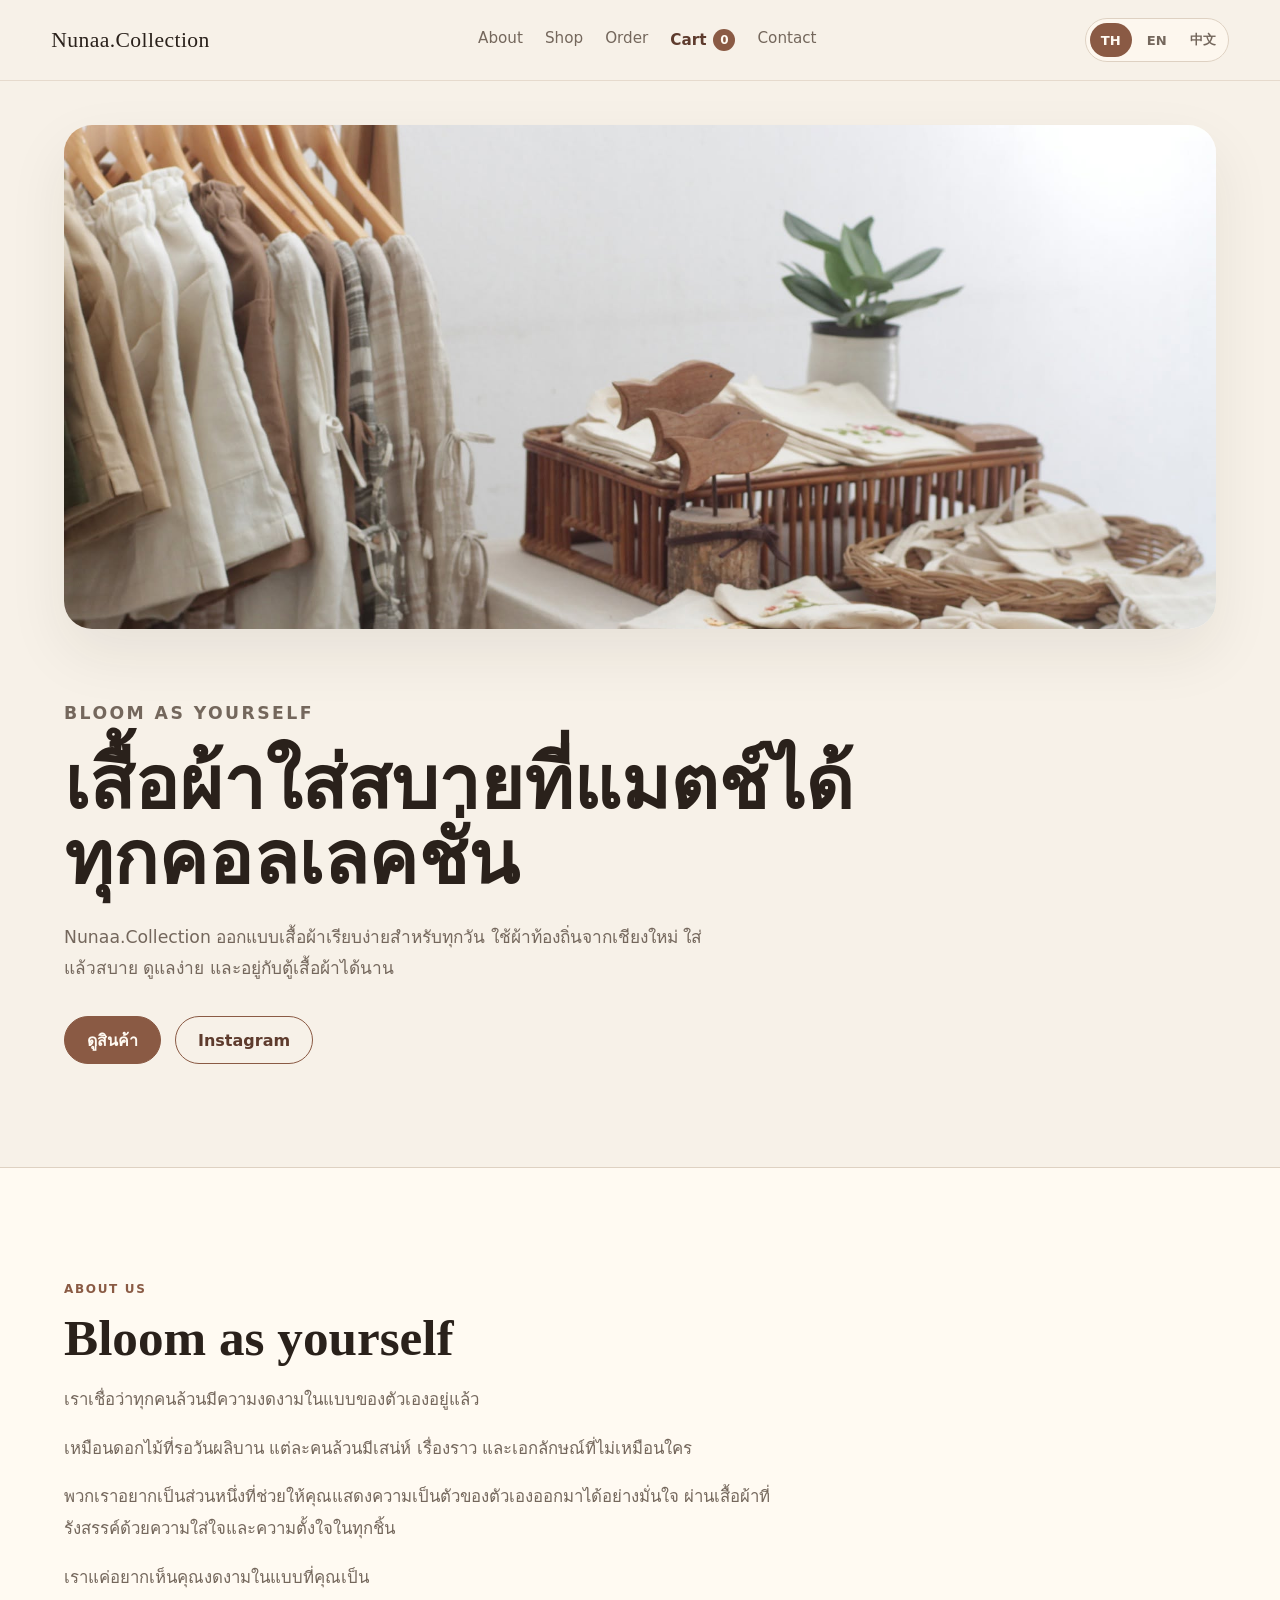
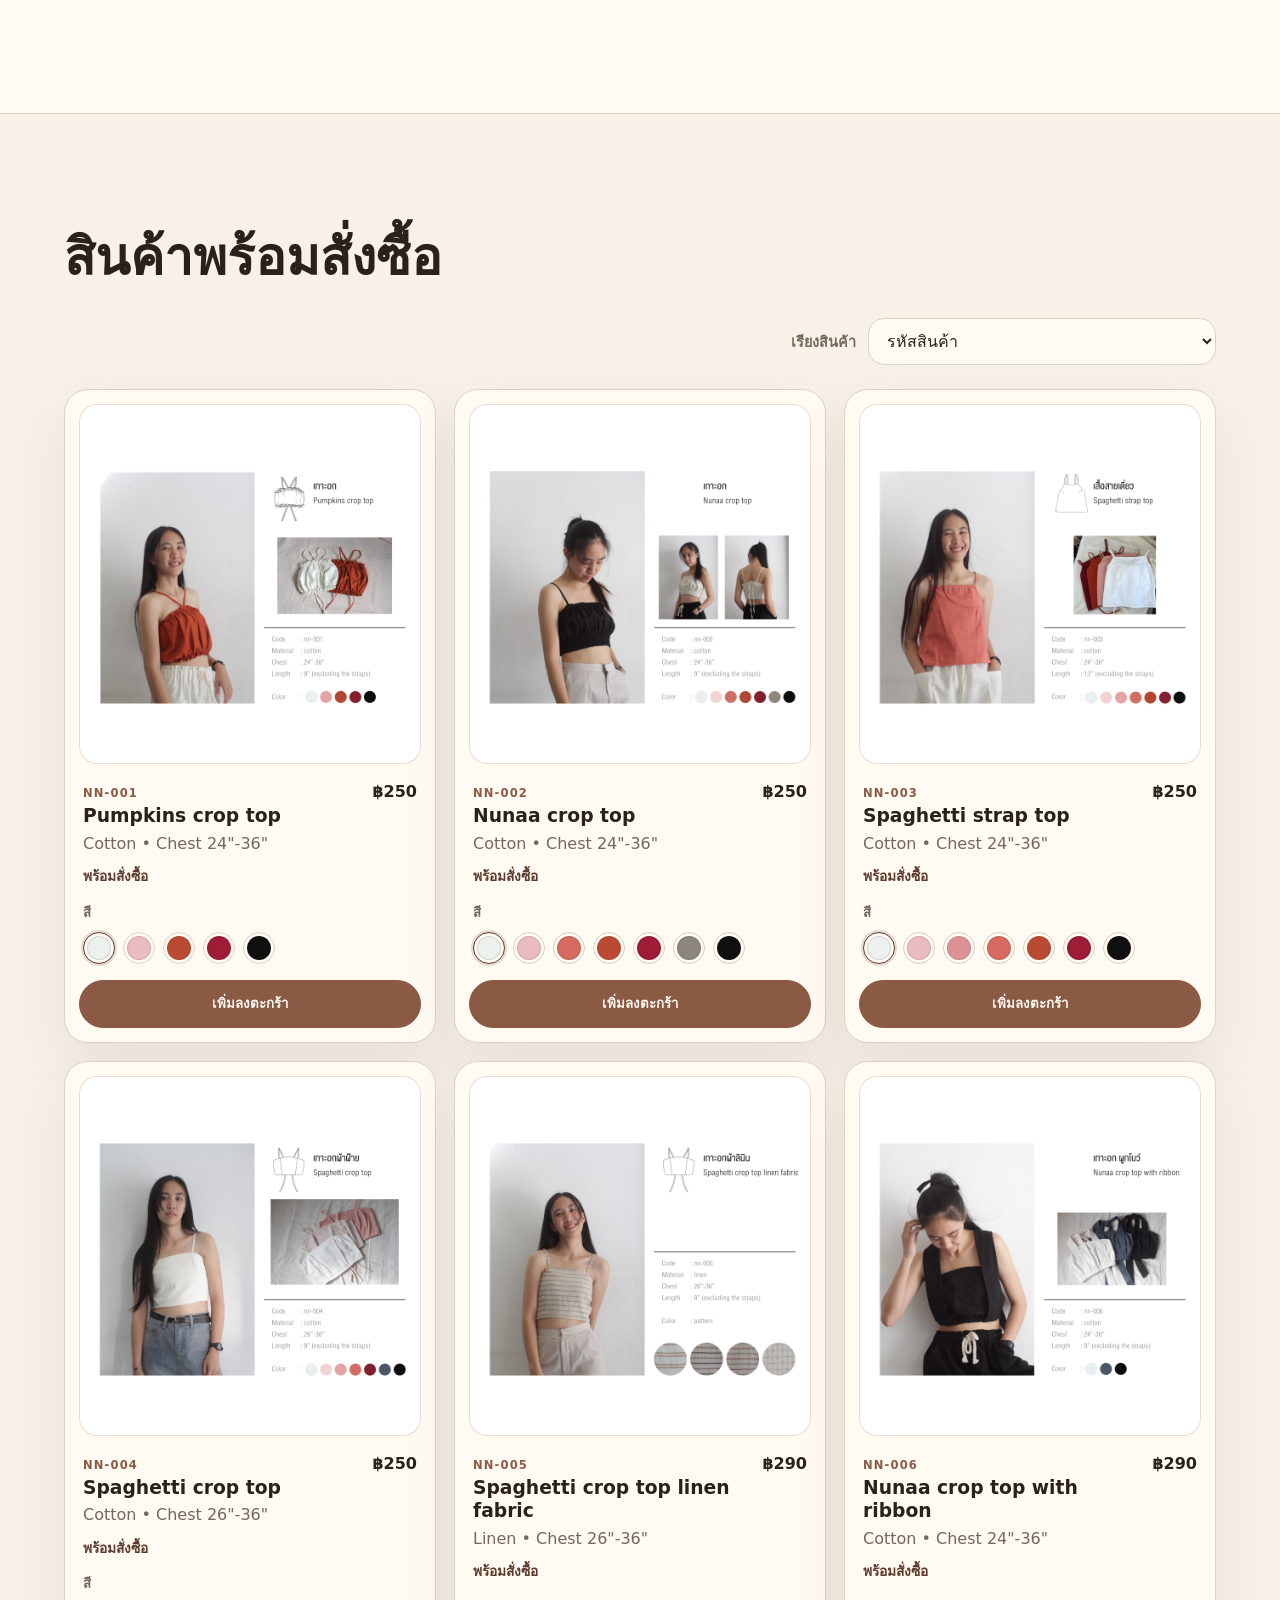
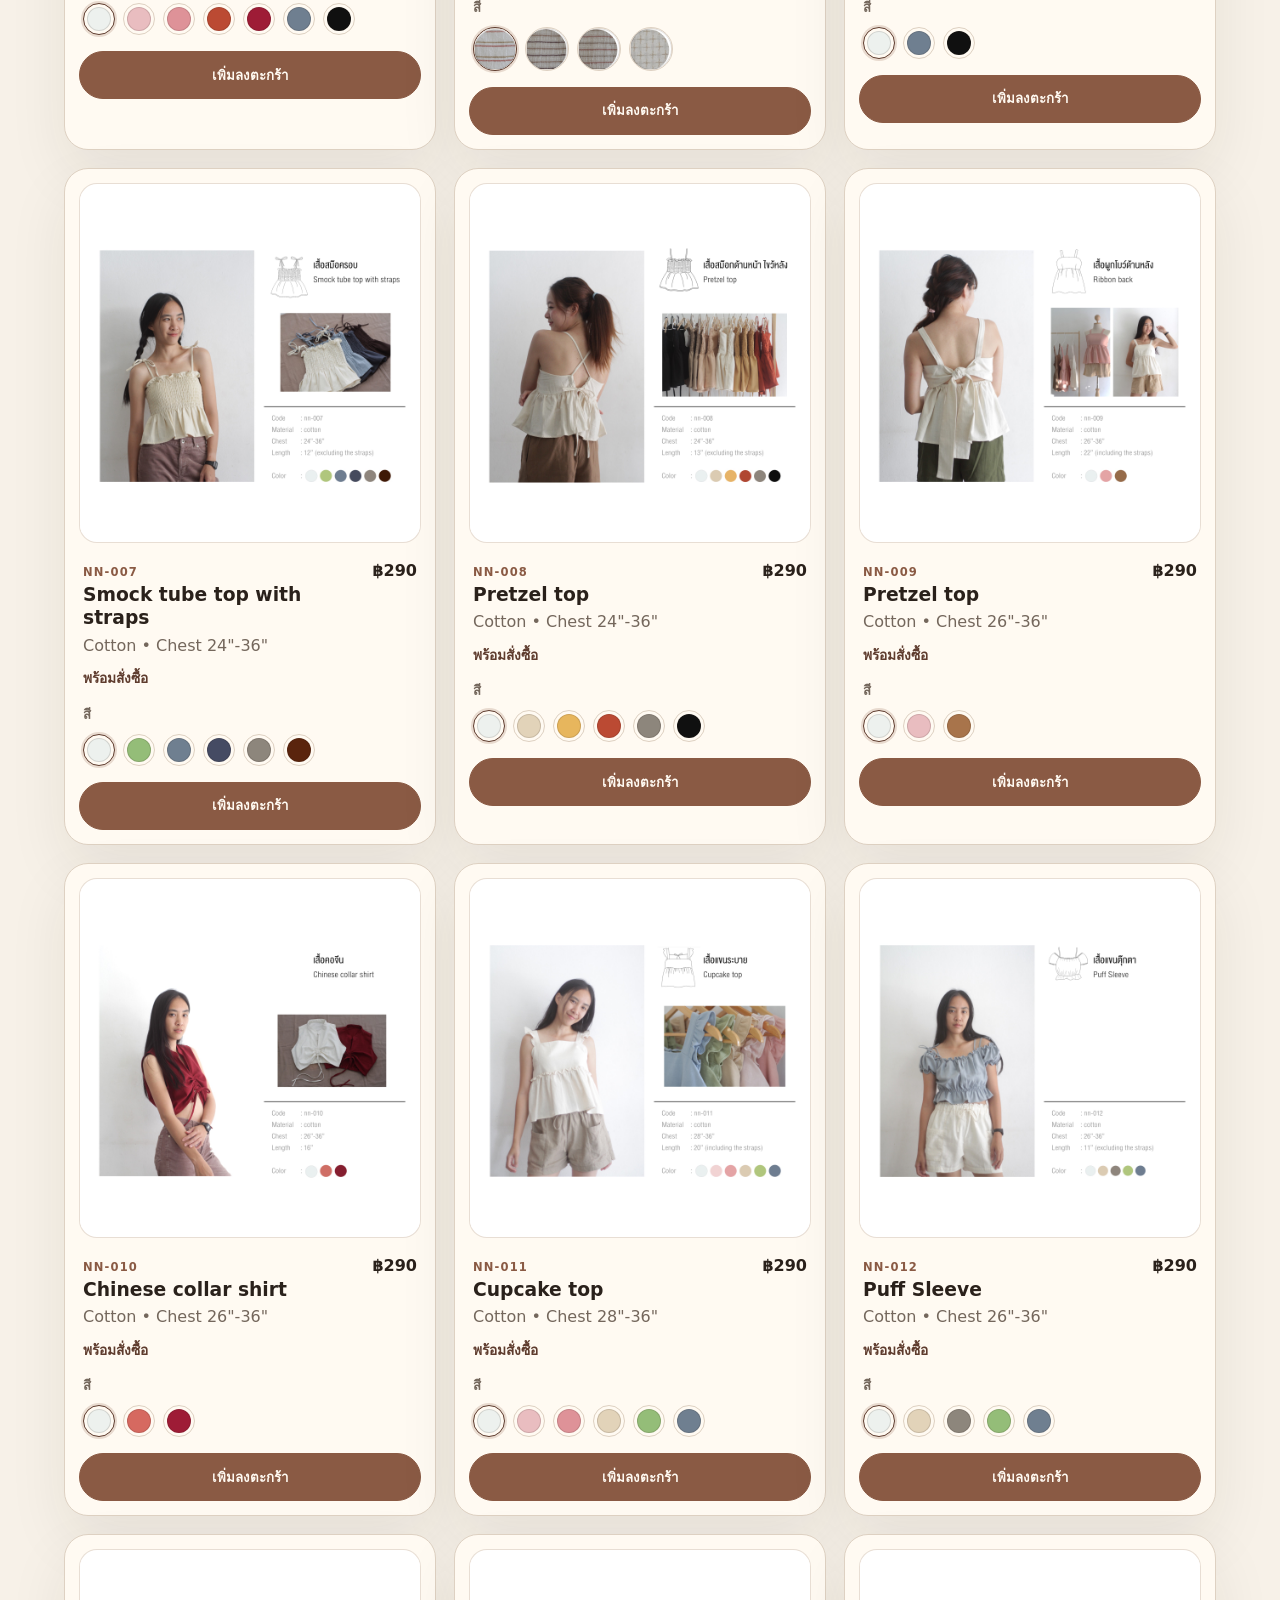
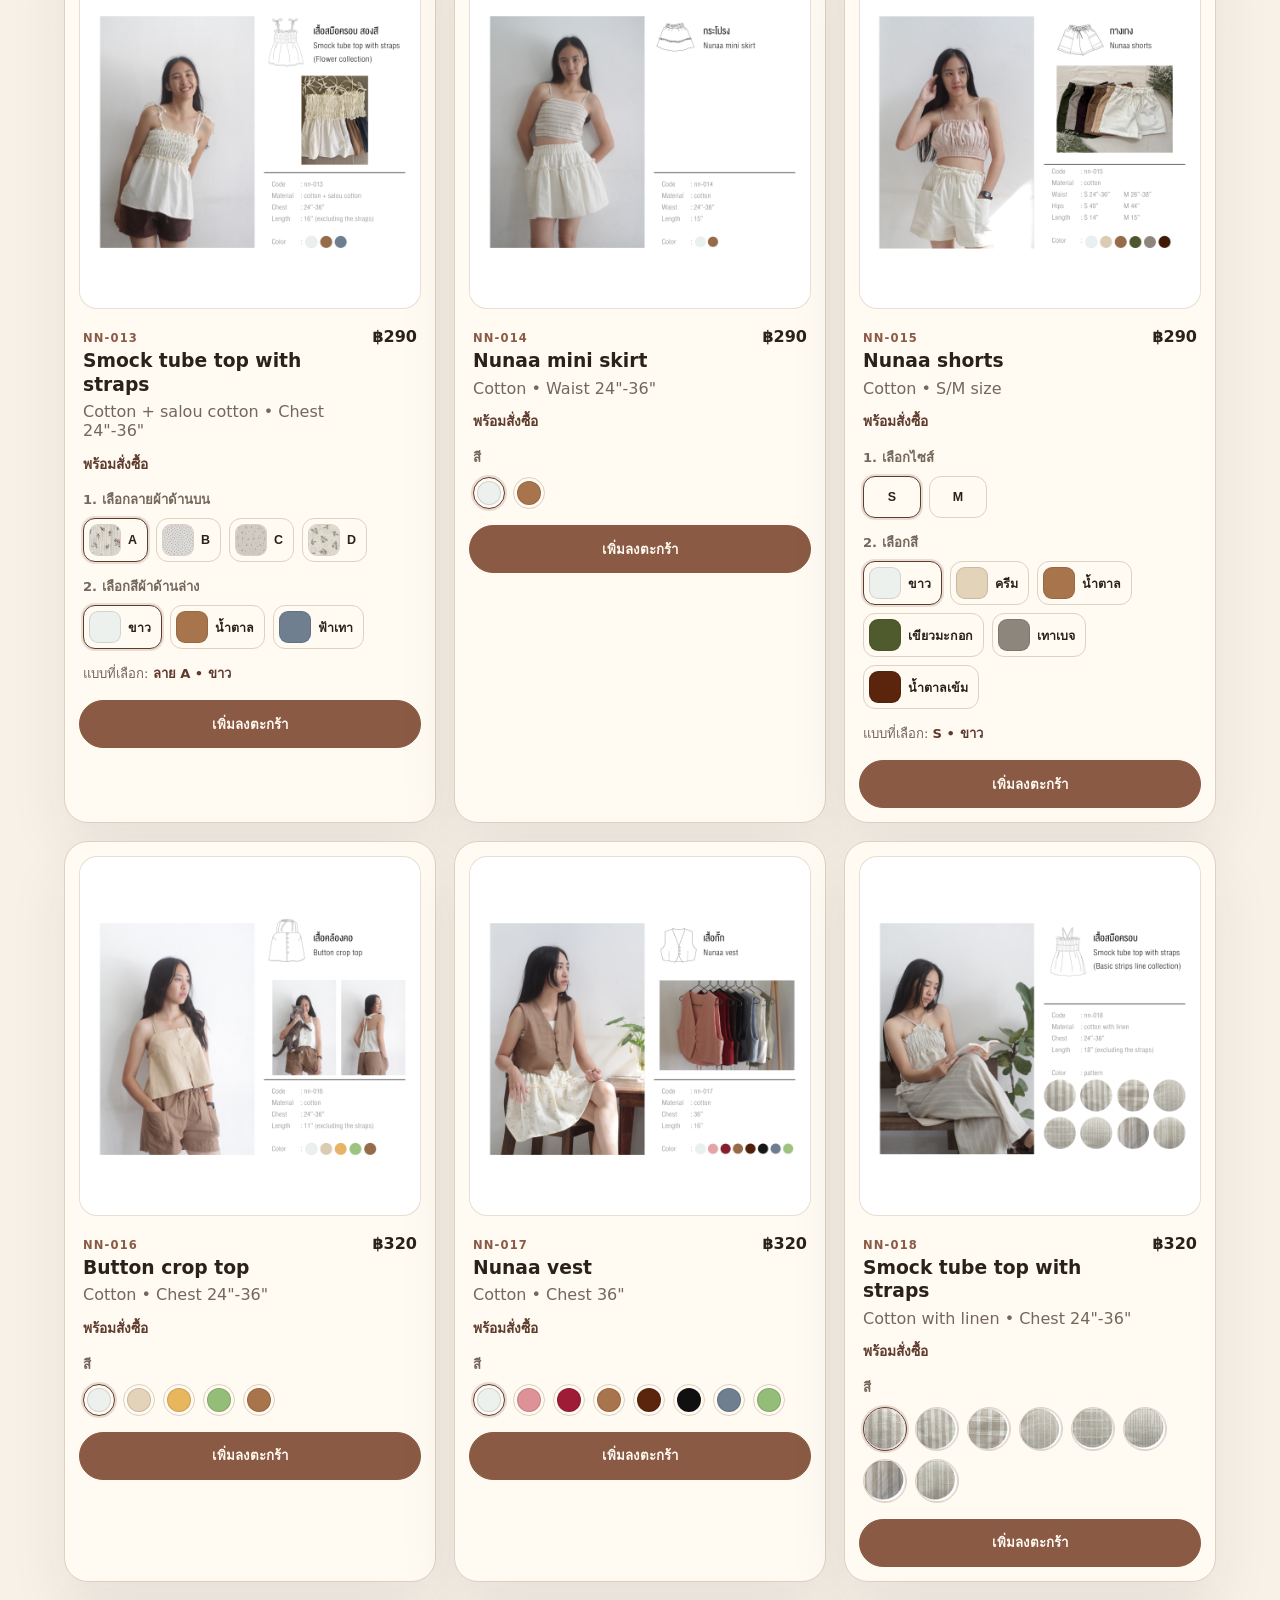
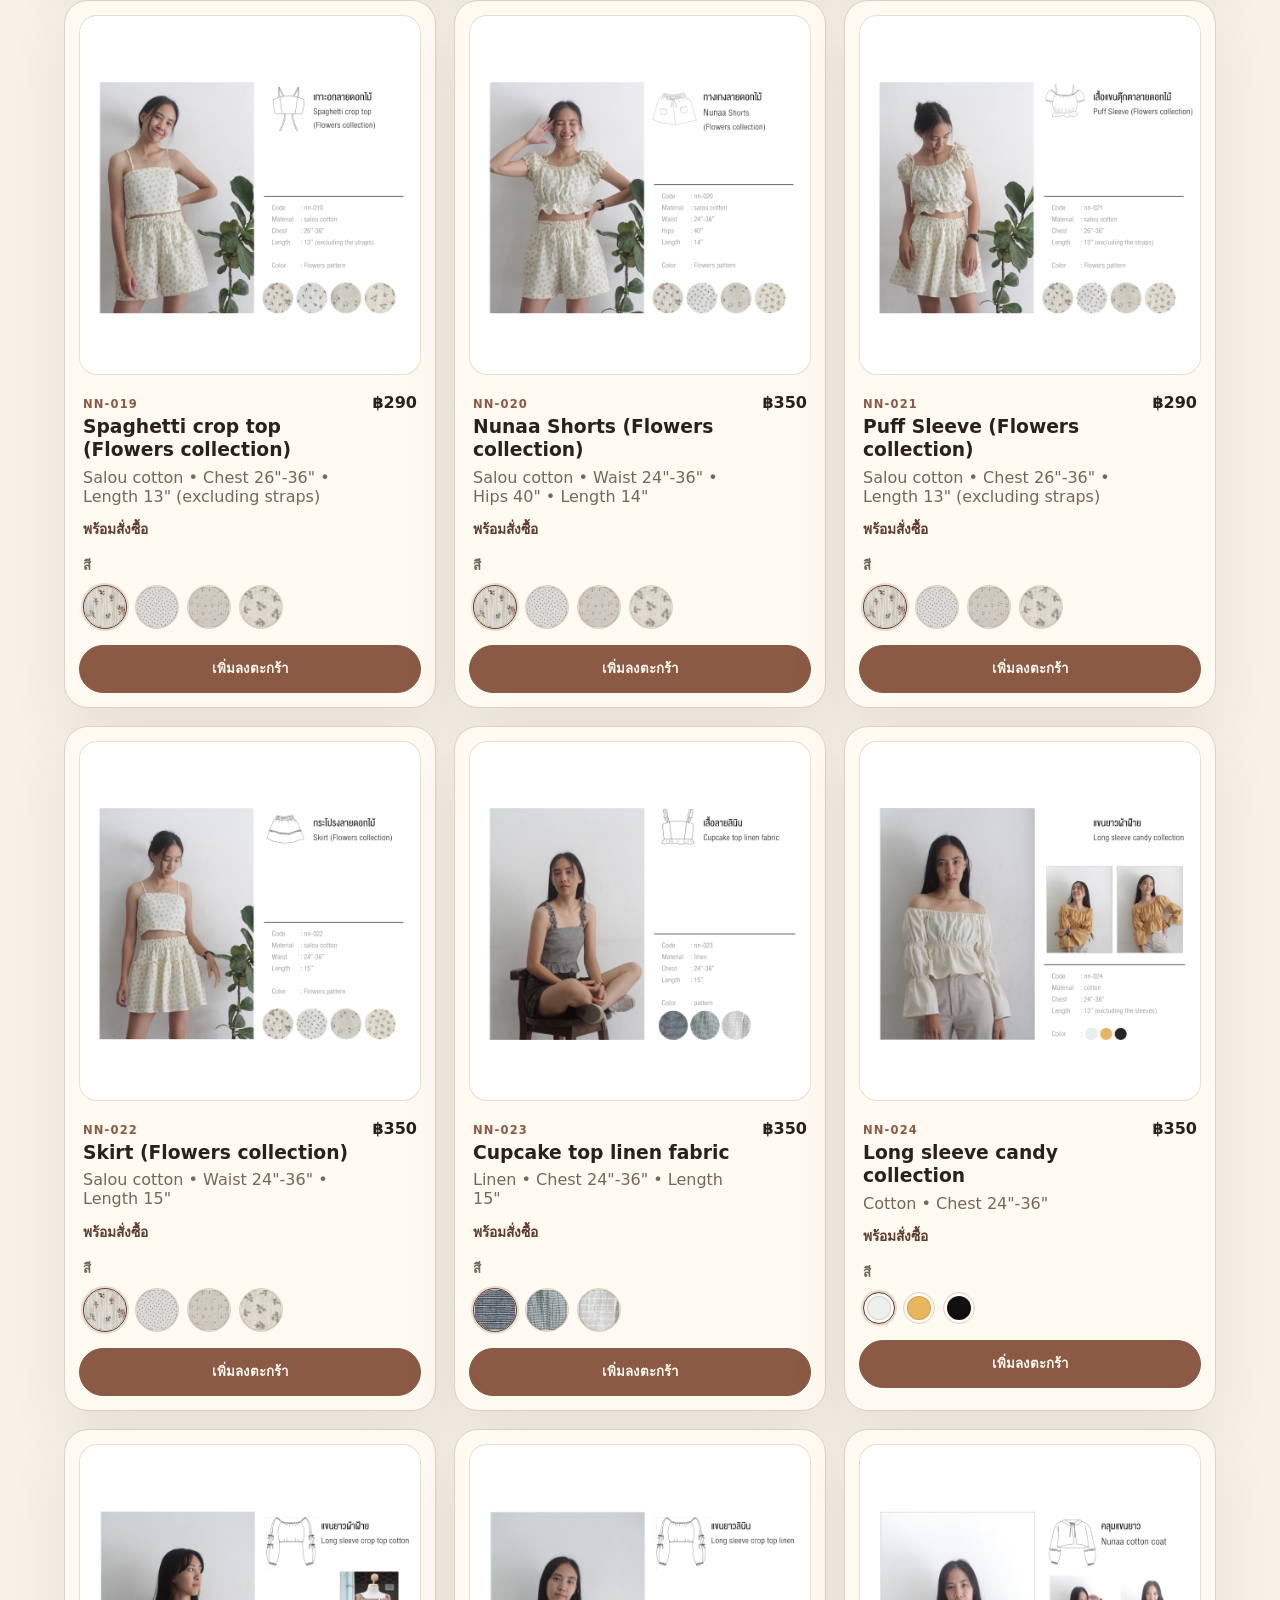
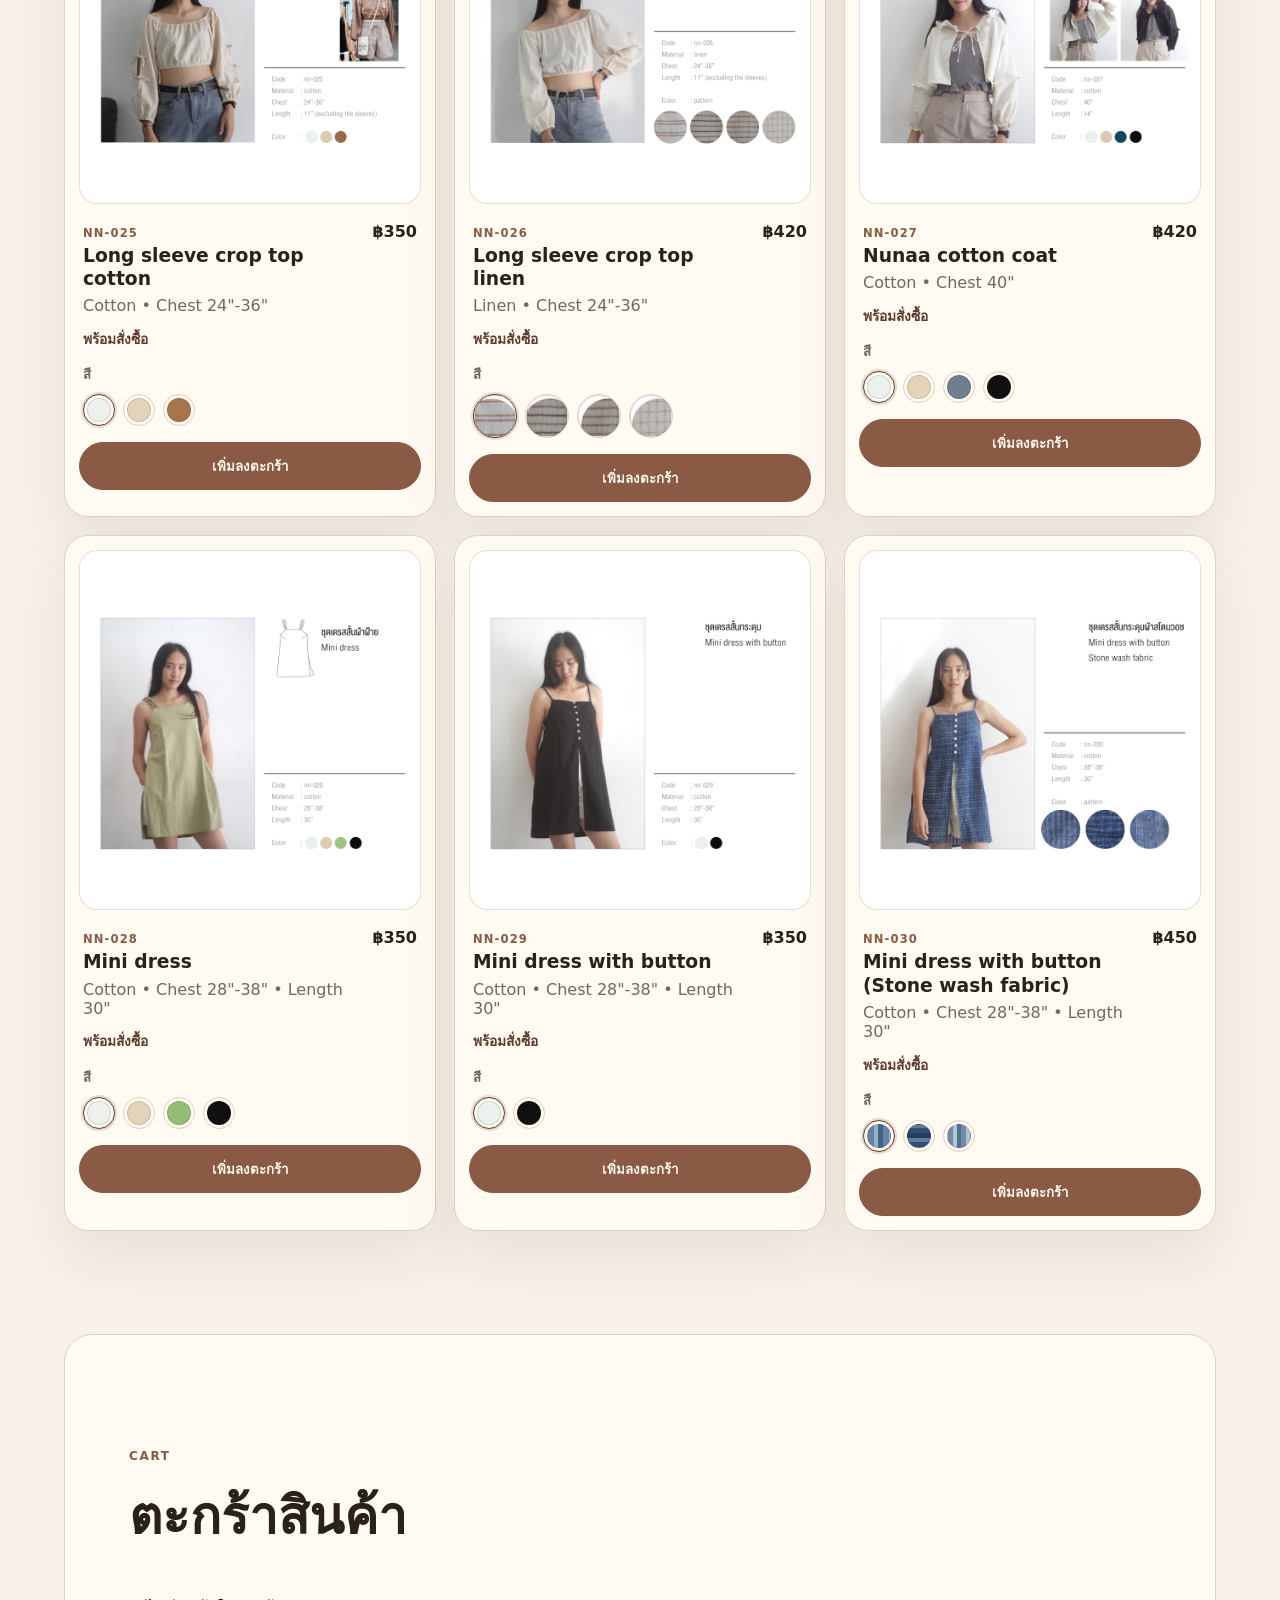
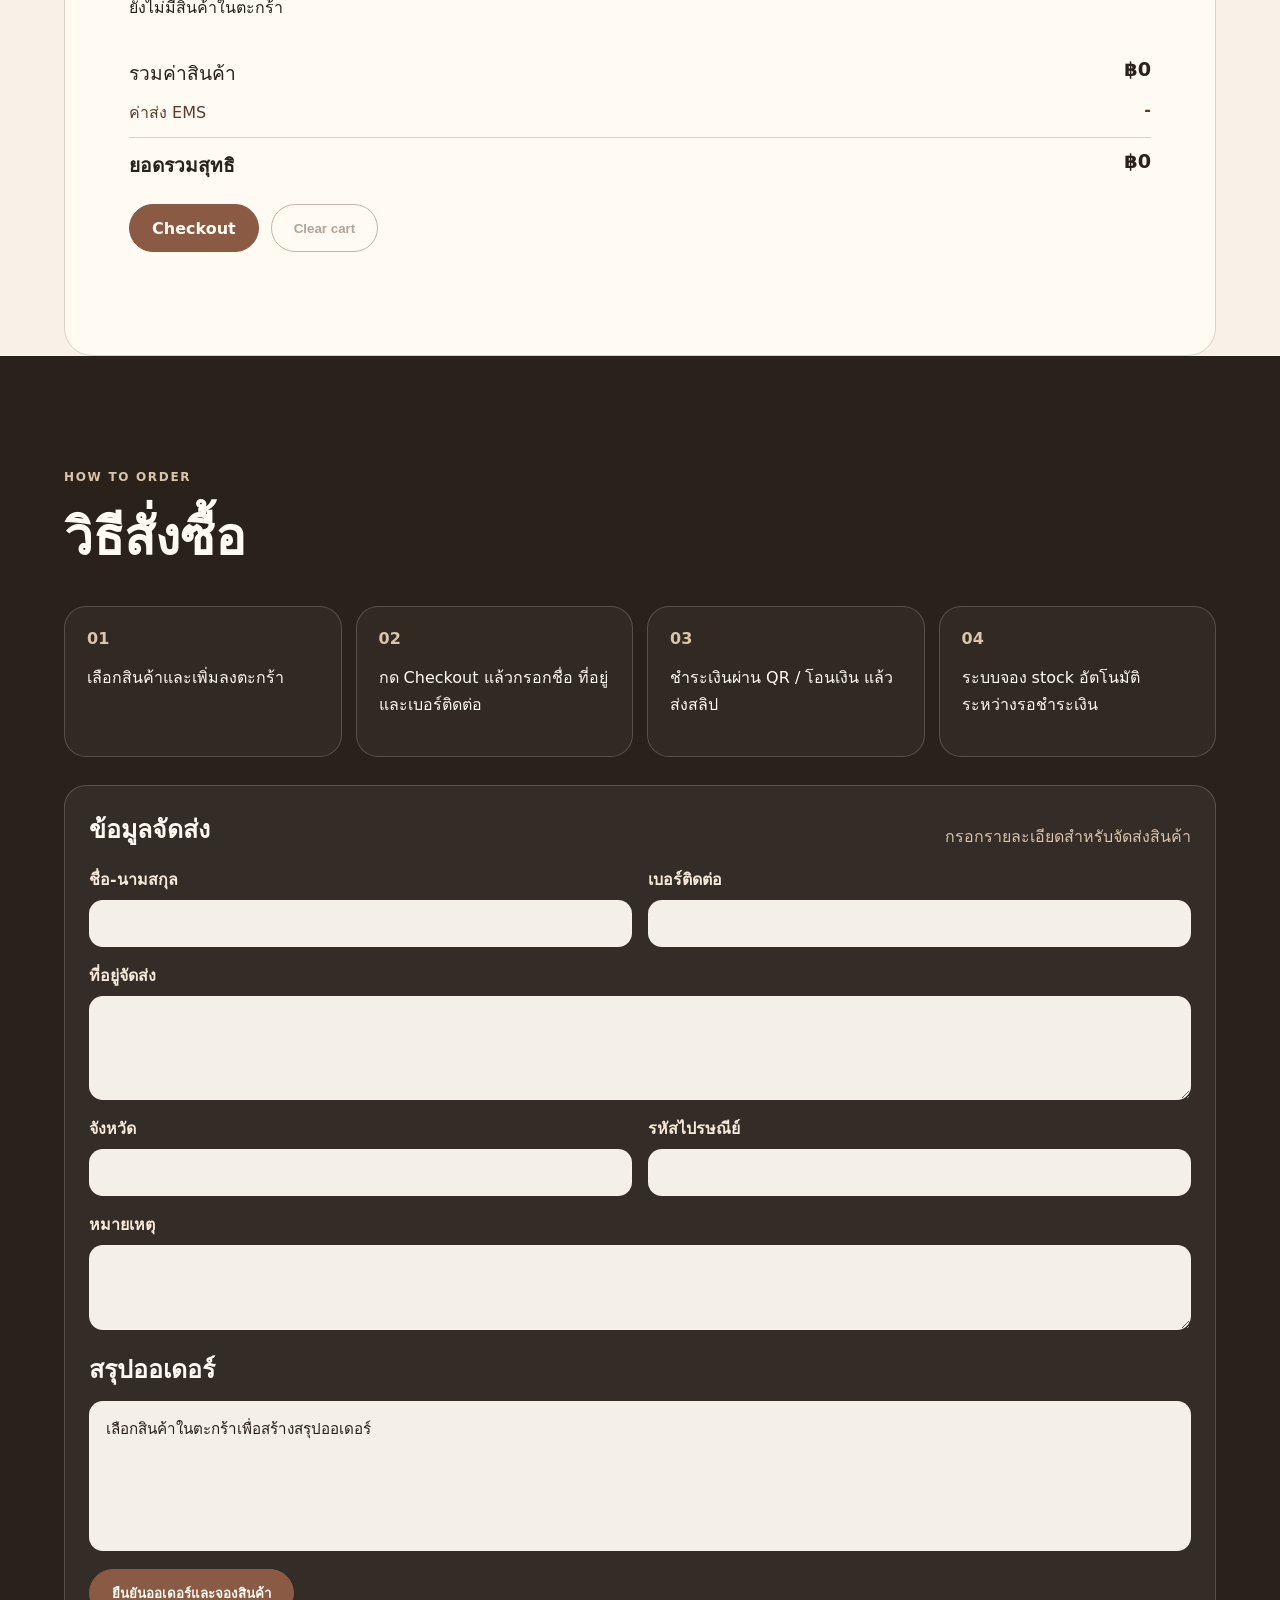
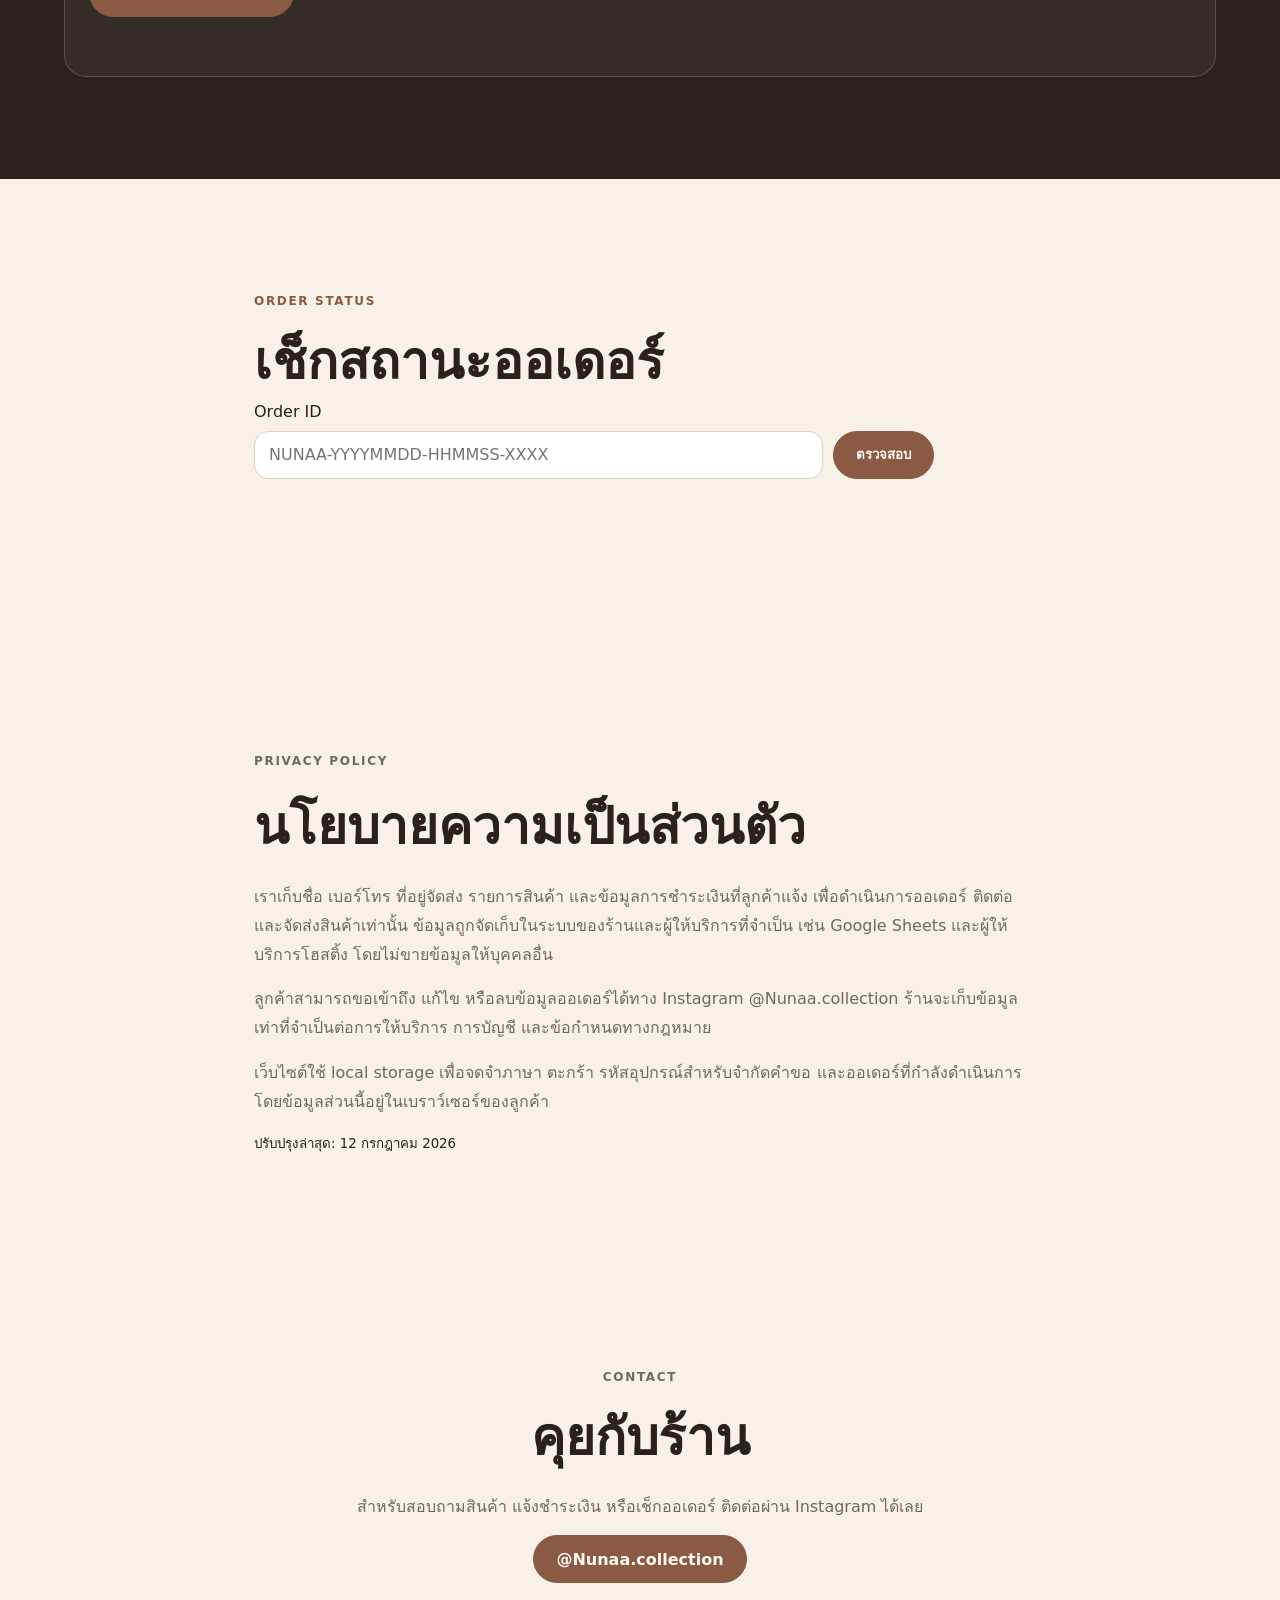
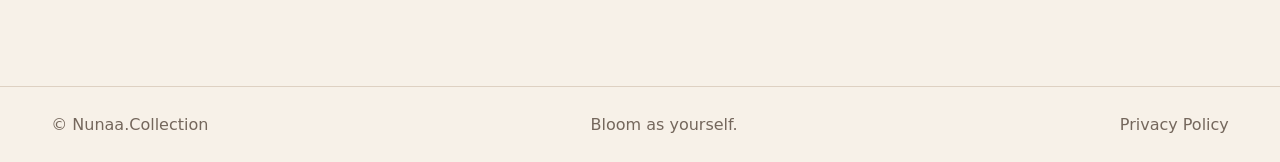
==== commit e3916419: "Update footer brand slogan" ====
--- a/index.html
+++ b/index.html
@@ -235,11 +235,11 @@
 
   <footer class="site-footer">
     <span>© Nunaa.Collection</span>
-    <span data-i18n="footer.tagline">Everyday look, handmade piece by piece.</span>
+    <span data-i18n="footer.tagline">Bloom as yourself.</span>
     <a href="#privacy">Privacy Policy</a>
   </footer>
 
   <script src="assets/js/config.js?v=20260711-new-sheets-url"></script>
-  <script src="assets/js/app.js?v=20260803-about-bloom"></script>
+  <script src="assets/js/app.js?v=20260803-bloom-footer"></script>
 </body>
 </html>
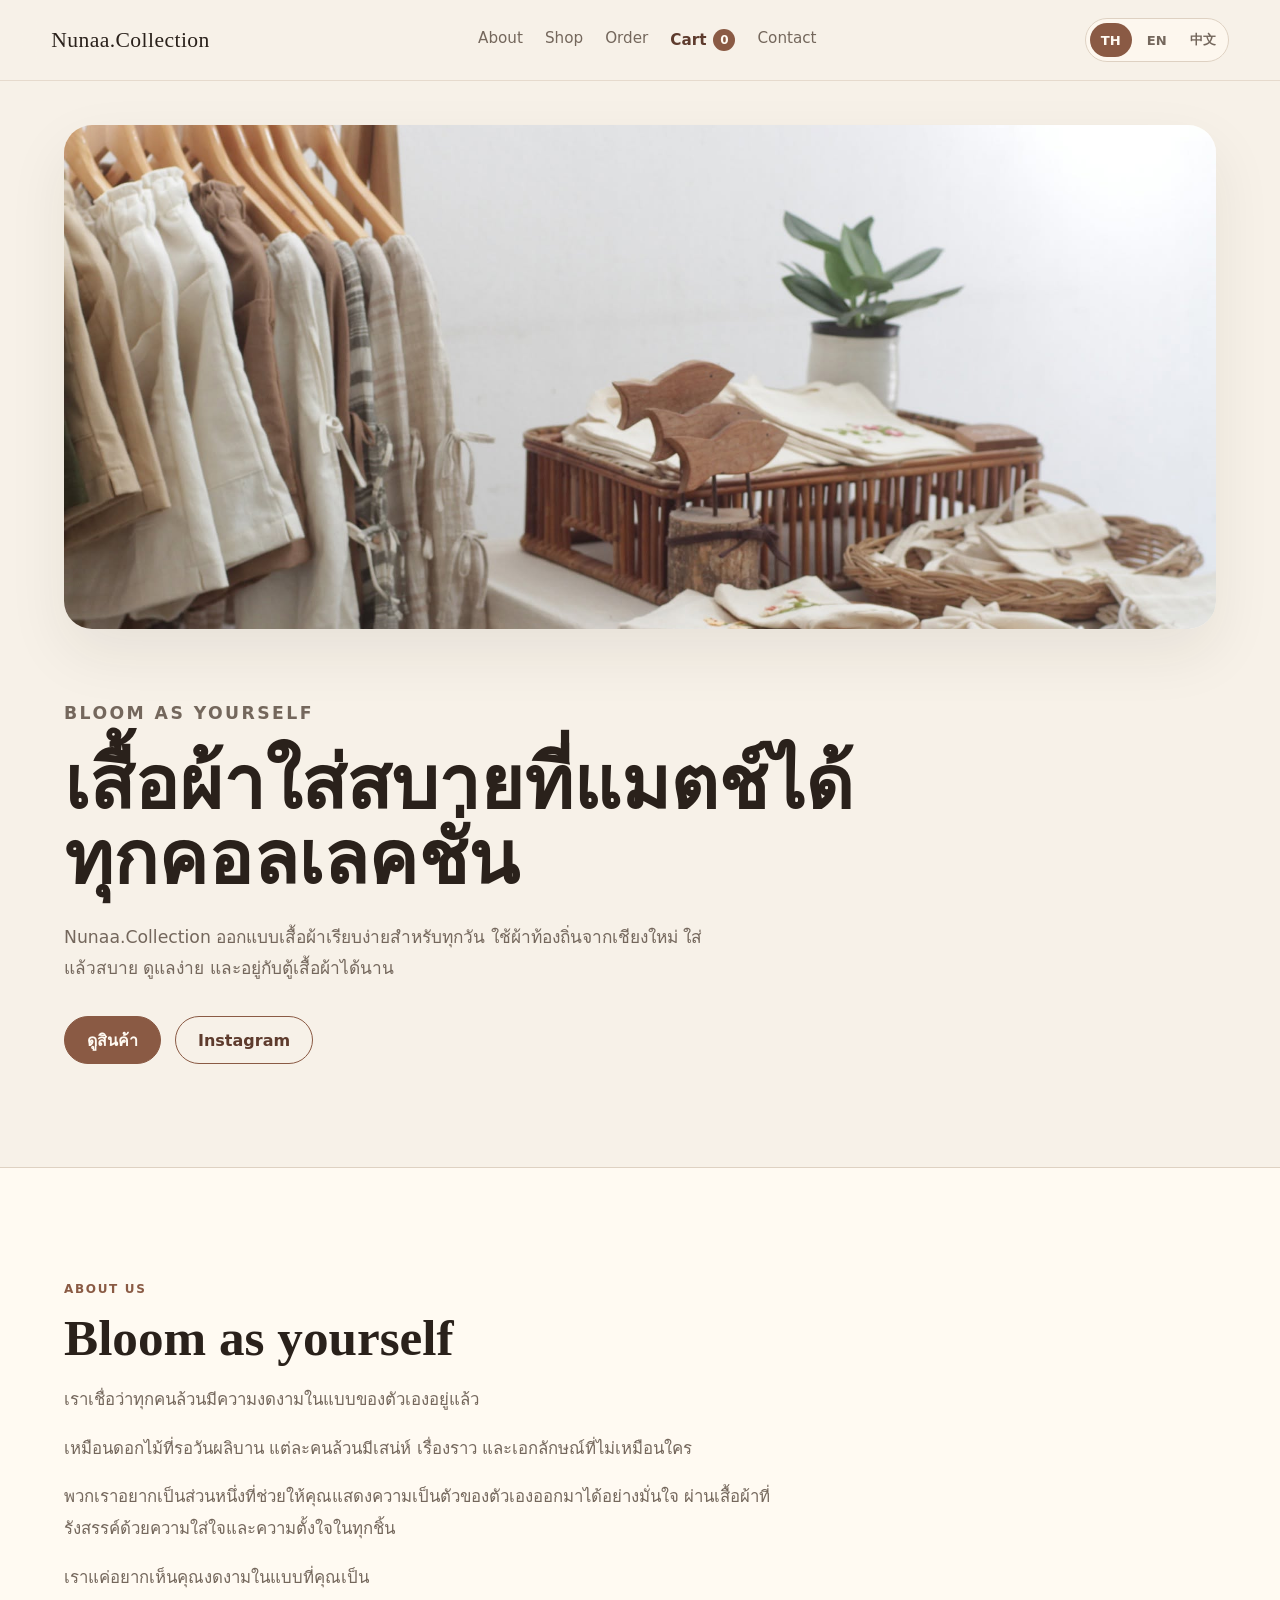
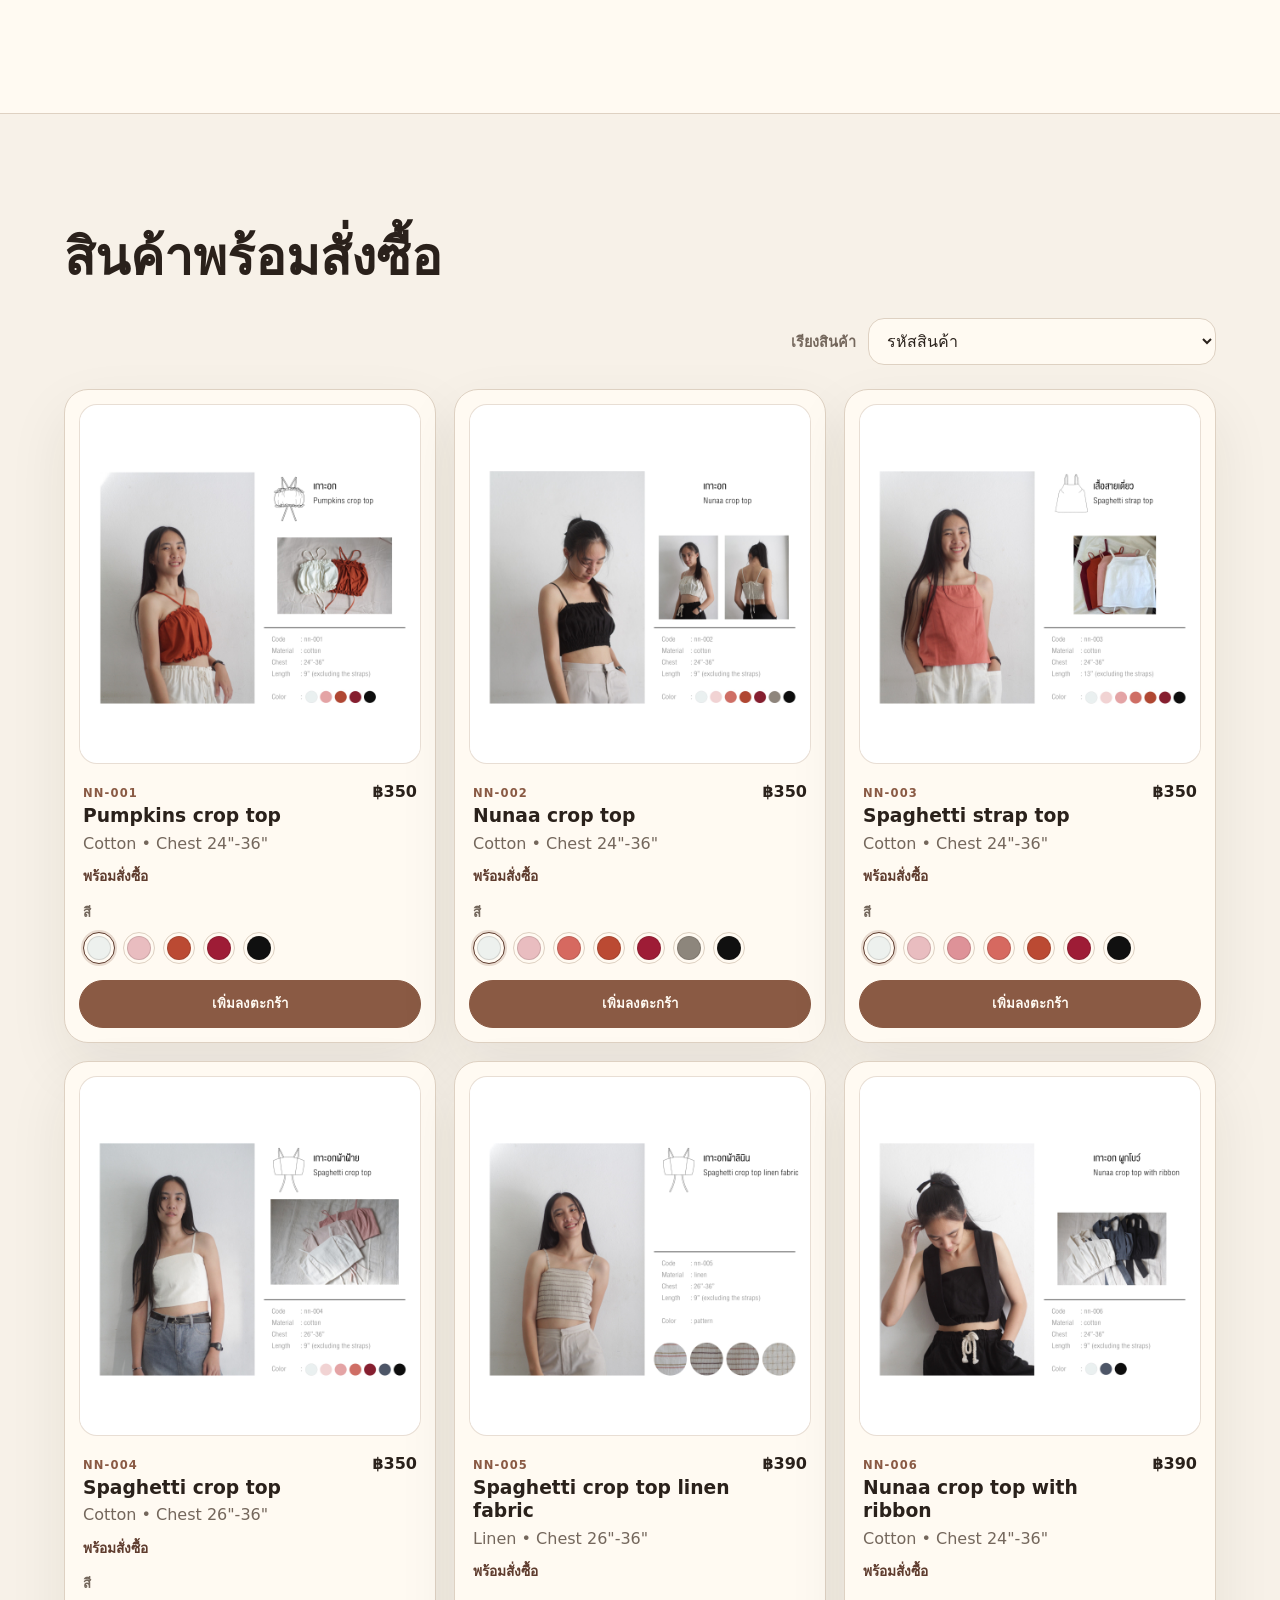
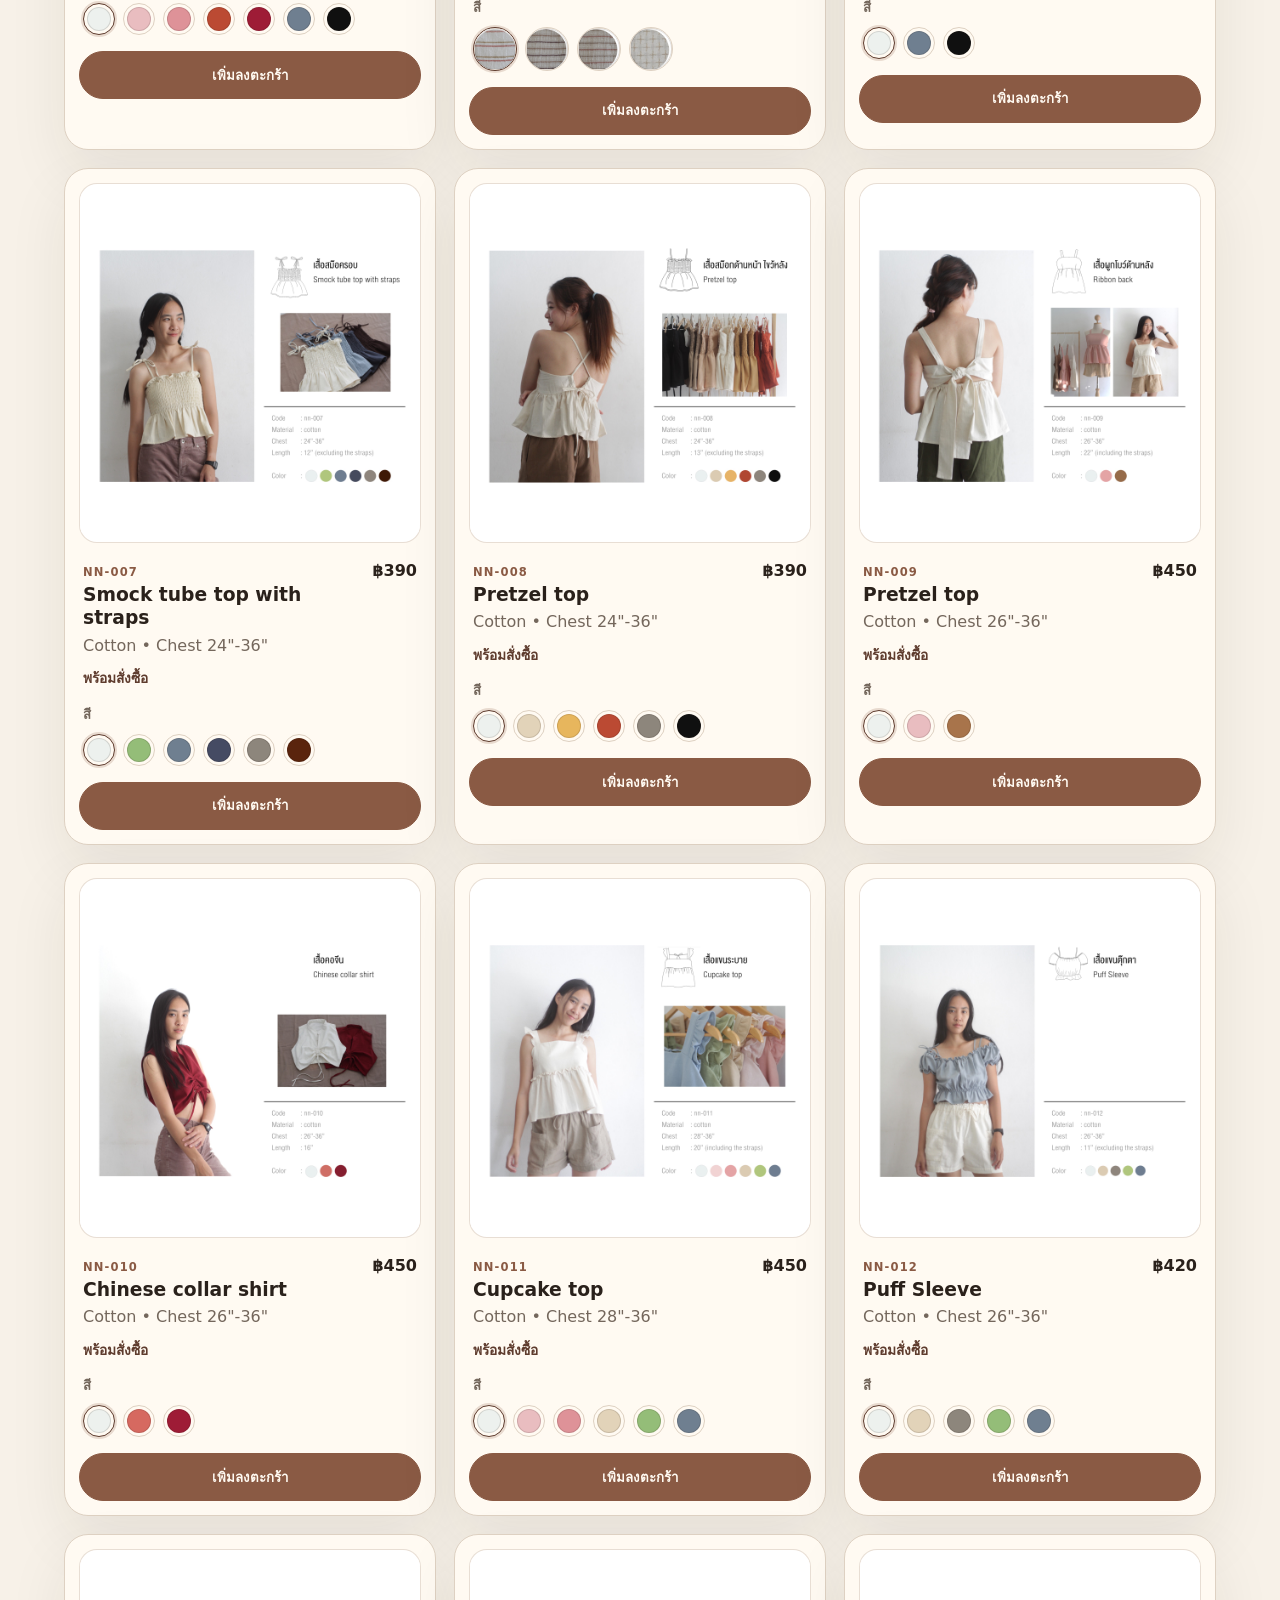
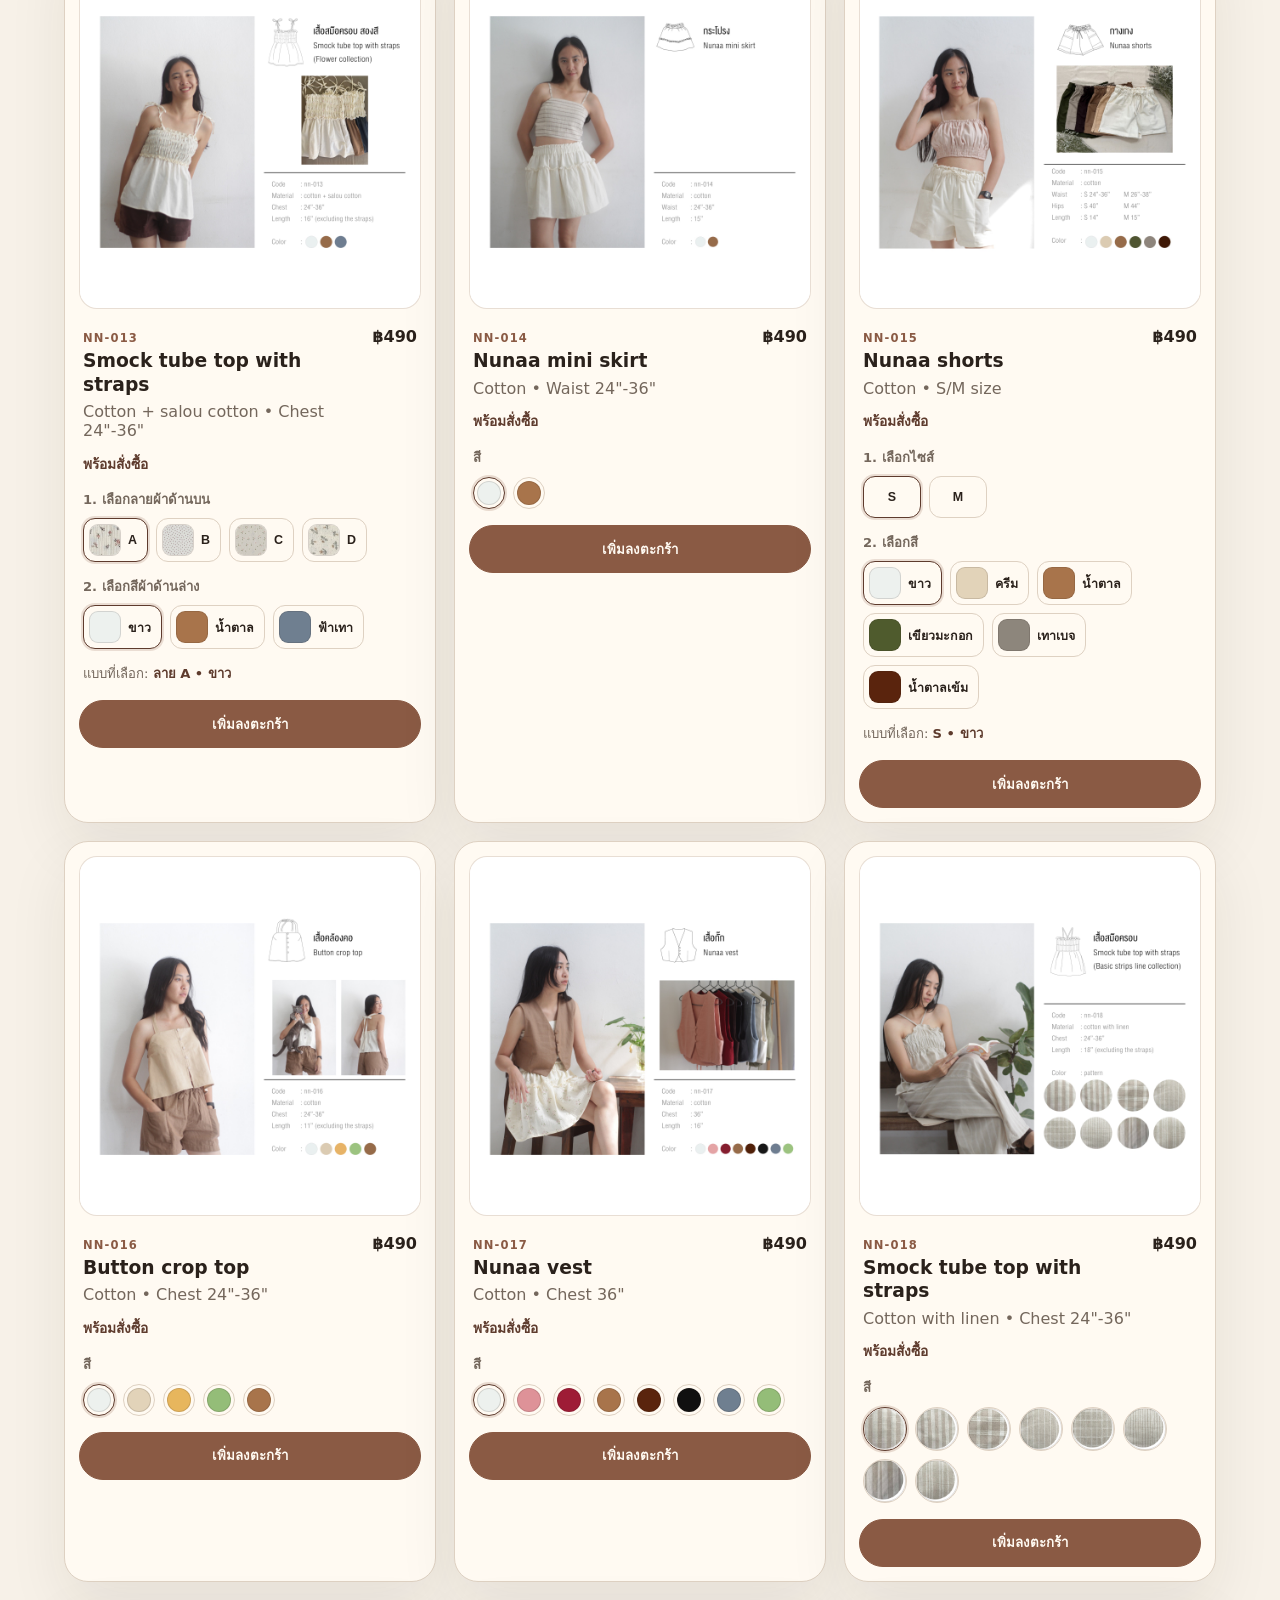
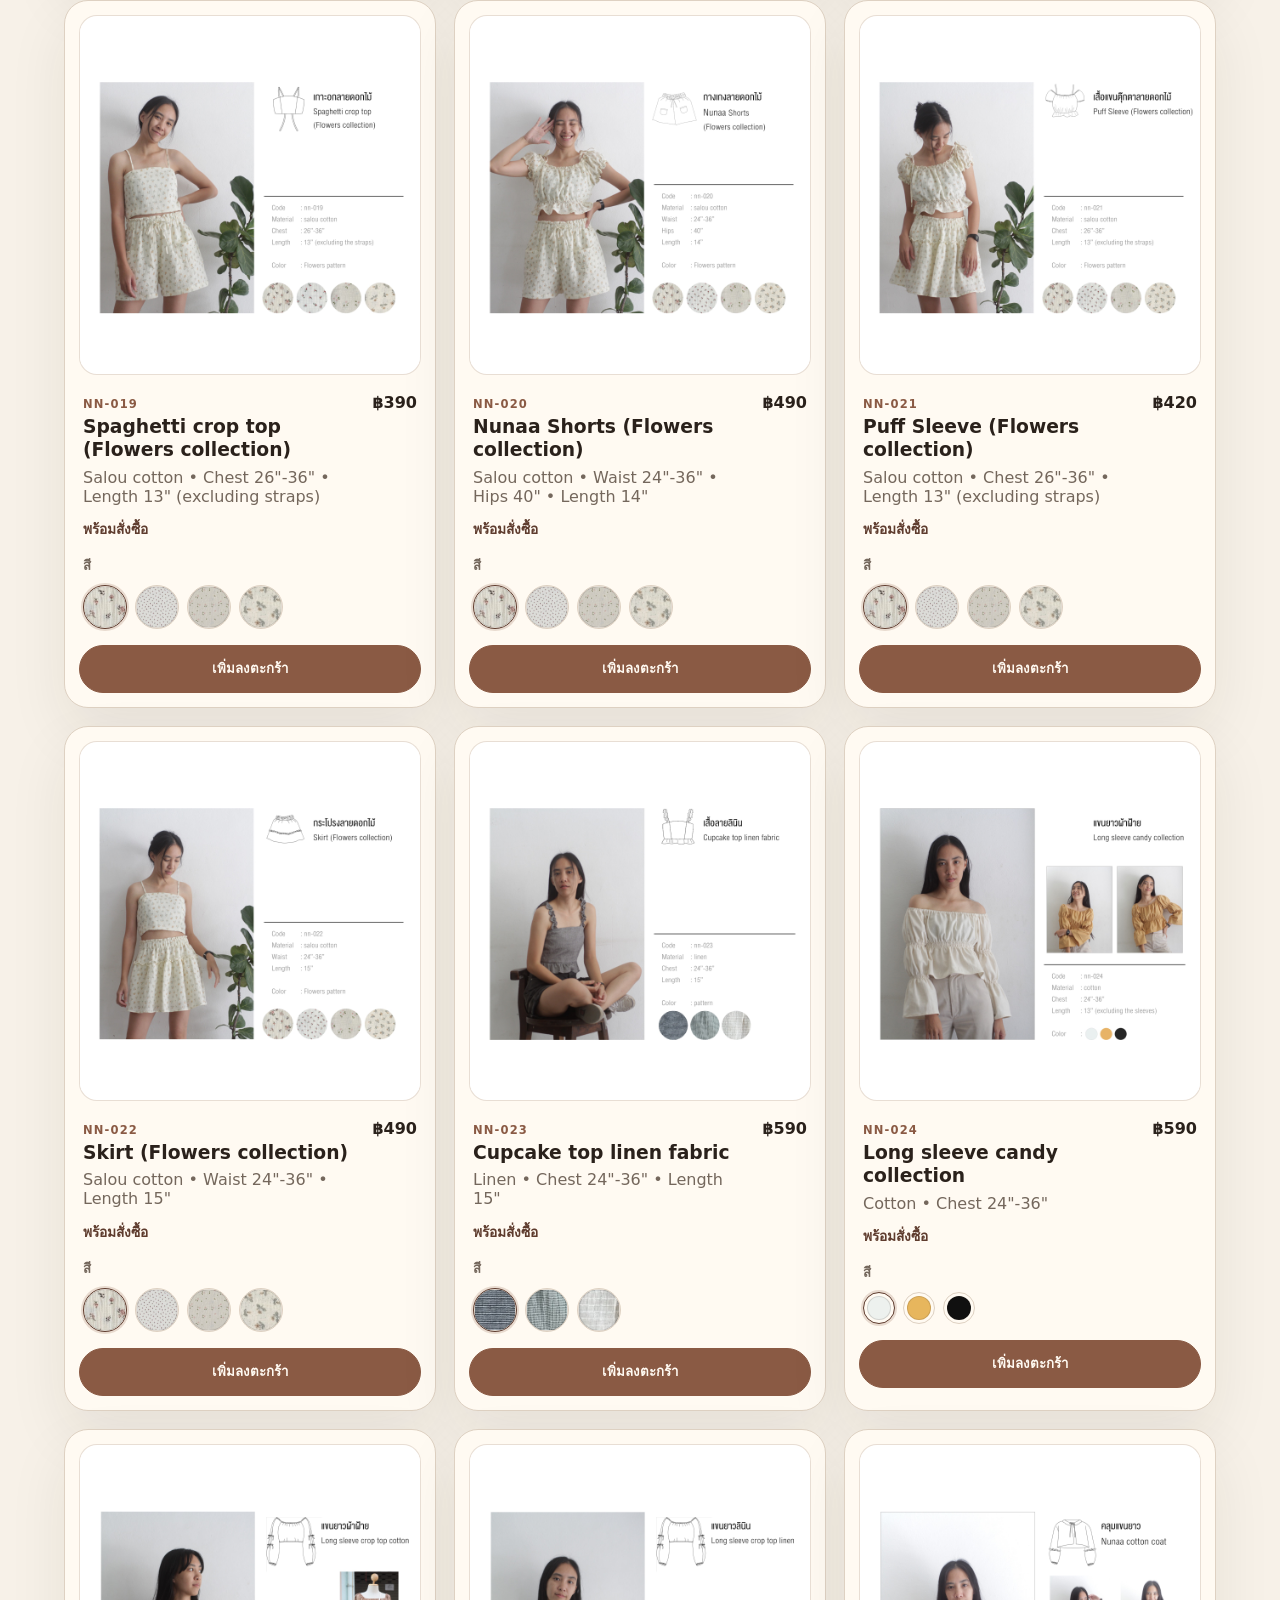
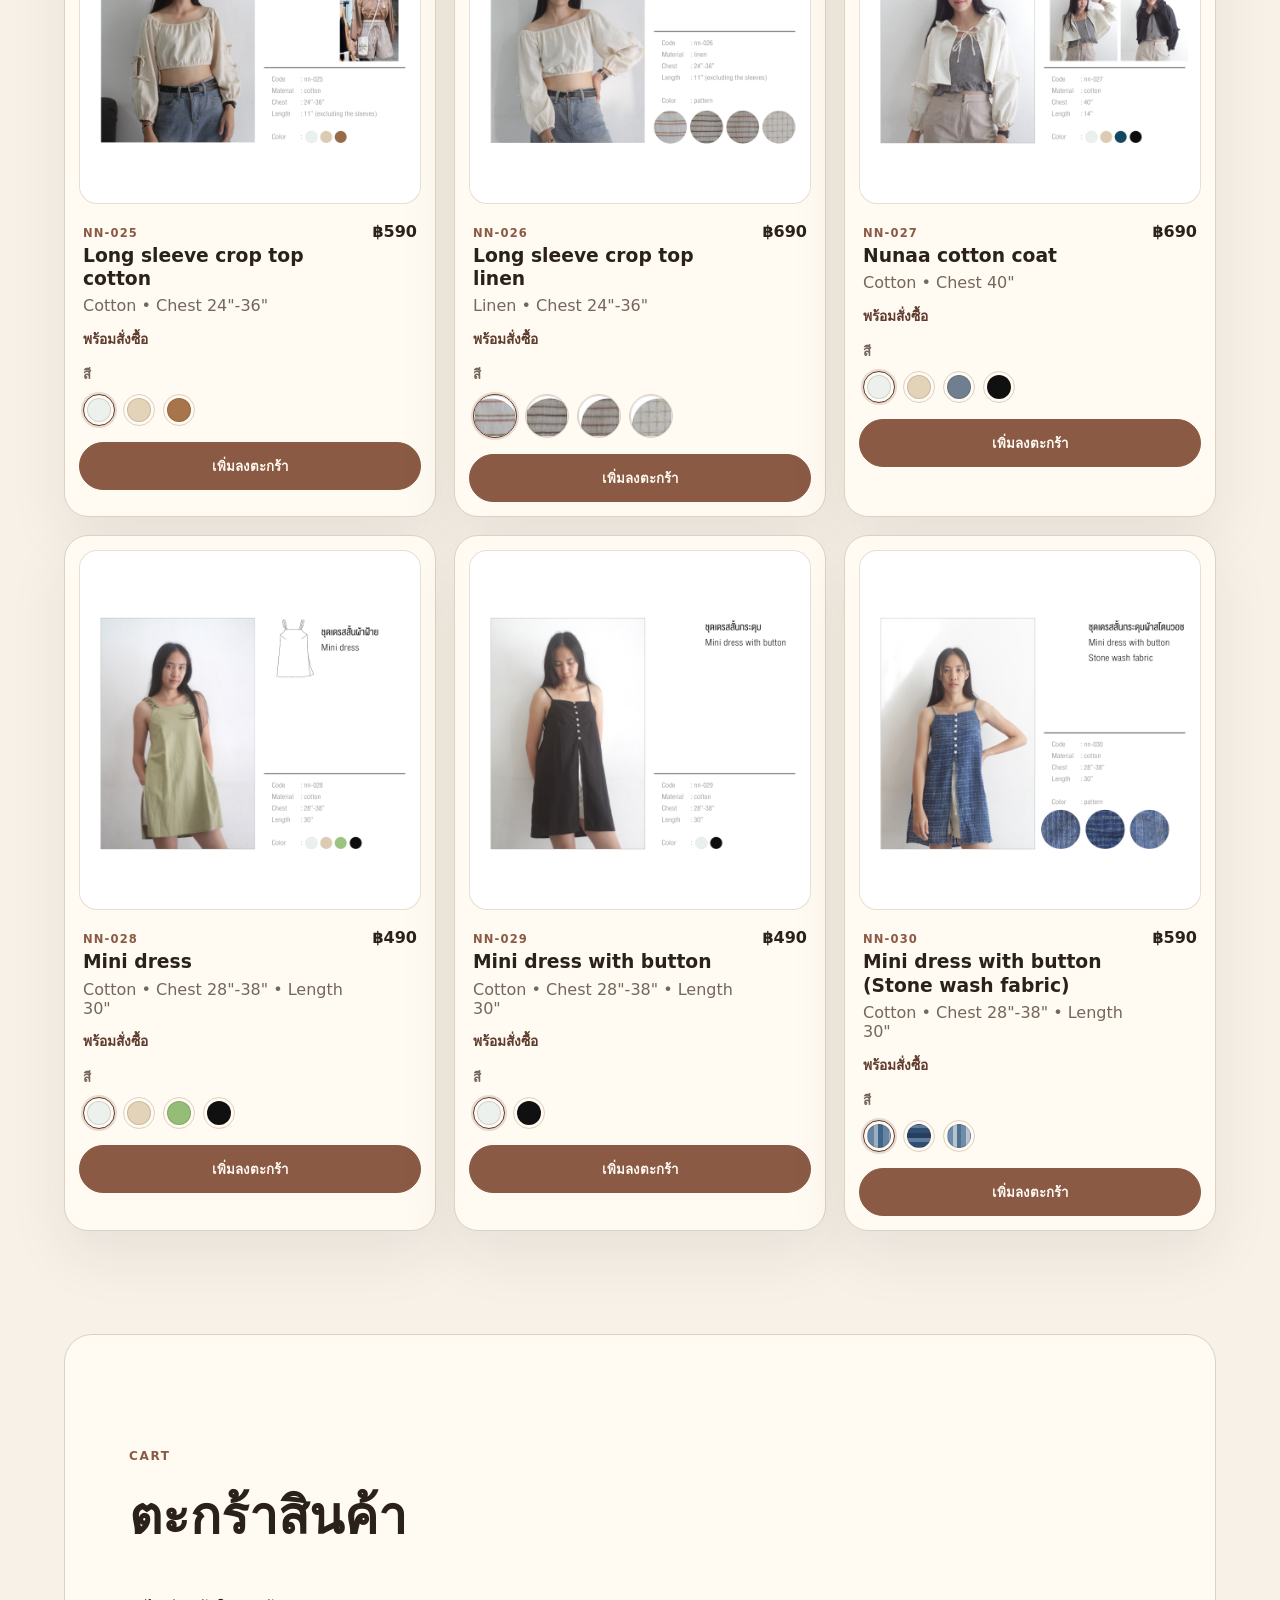
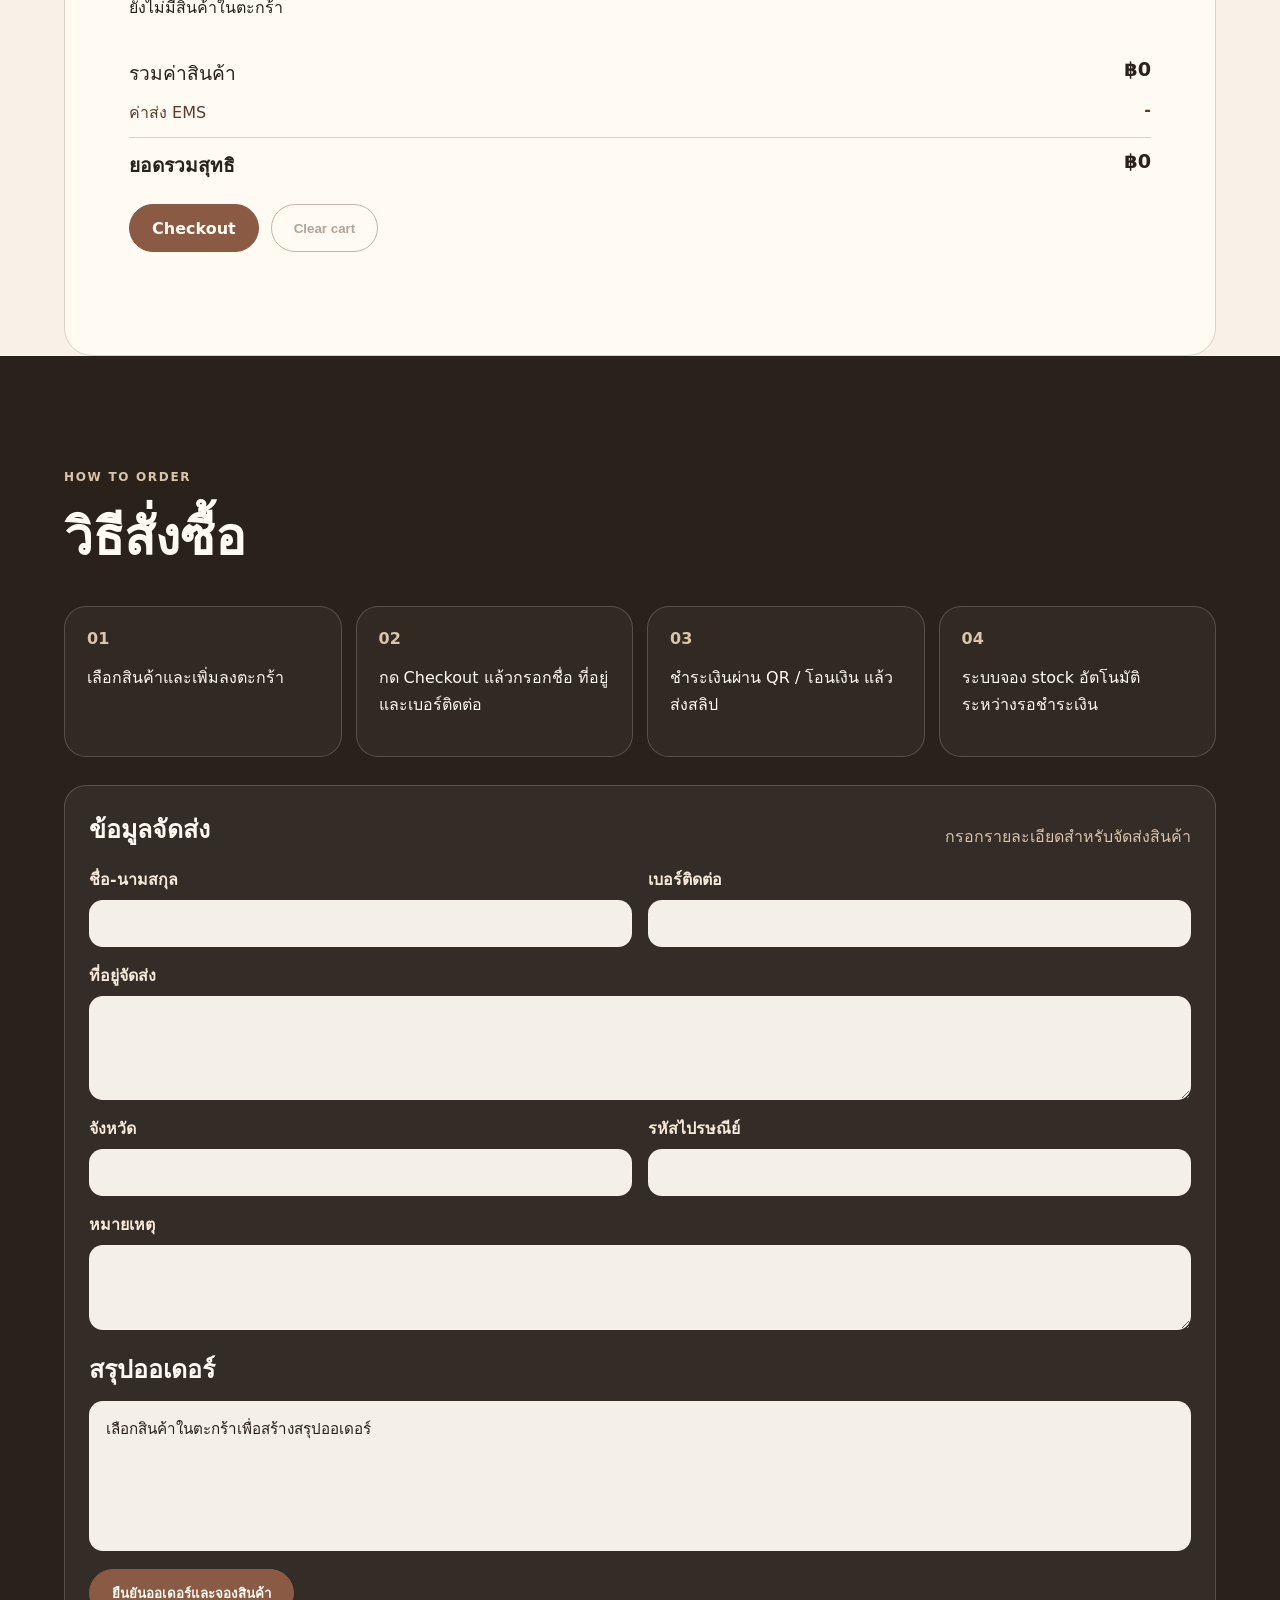
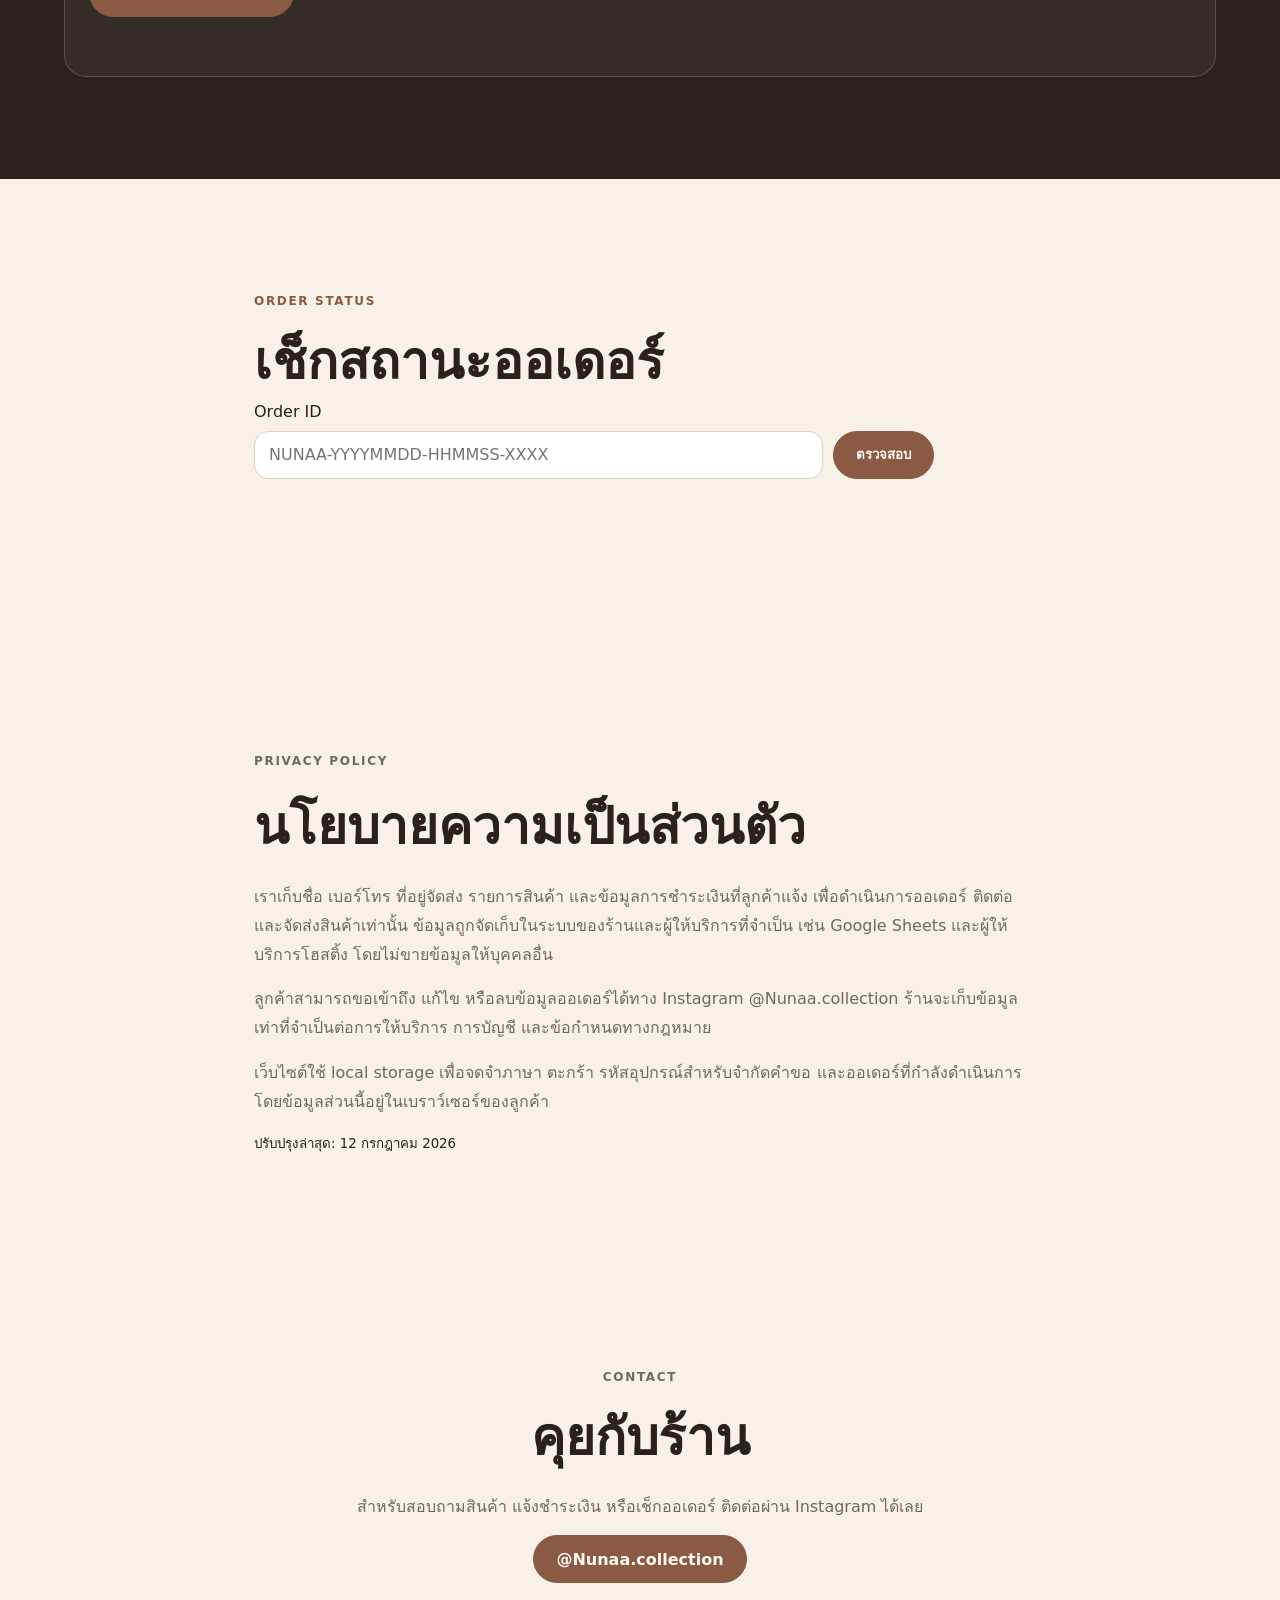
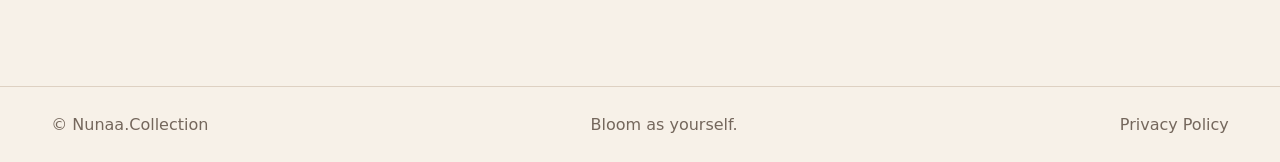
==== commit 1a04bbd6: "Update prices for all 30 Nunaa products" ====
--- a/index.html
+++ b/index.html
@@ -240,6 +240,6 @@
   </footer>
 
   <script src="assets/js/config.js?v=20260711-new-sheets-url"></script>
-  <script src="assets/js/app.js?v=20260803-bloom-footer"></script>
+  <script src="assets/js/app.js?v=20260913-prices"></script>
 </body>
 </html>
--- a/assets/css/style.css
+++ b/assets/css/style.css
@@ -872,6 +872,12 @@
 .pos-order-details { display: grid; grid-template-columns: 1fr 220px 1fr; gap: 12px; }
 .pos-order-footer { display: flex; justify-content: space-between; align-items: center; gap: 16px; flex-wrap: wrap; padding-top: 4px; }
 .pos-order-footer strong { font-size: 1.25rem; }
+.pos-total-summary { display: grid; grid-template-columns: auto minmax(180px, 220px); align-items: end; gap: 6px 16px; }
+.pos-total-summary > span { align-self: center; }
+.pos-total-summary label { display: grid; gap: 6px; font-weight: 700; }
+.pos-total-summary input { width: 100%; min-width: 0; border: 1px solid var(--line); border-radius: 16px; padding: 12px 14px; background: #fffaf2; color: #2a2724; font: inherit; font-weight: 700; }
+.pos-total-summary small { grid-column: 2; color: var(--muted); }
+.pos-total-summary small strong { font-size: inherit; color: var(--accent); }
 .admin-controls { display: grid; grid-template-columns: 1fr 240px; gap: 16px; margin-bottom: 24px; }
 .admin-controls label { display: grid; gap: 8px; color: var(--text); }
 .admin-controls input,
@@ -972,6 +978,9 @@
   .admin-stock-row { grid-template-columns: 1fr; }
   .pos-order-row,
   .pos-order-details { grid-template-columns: 1fr; }
+  .pos-order-footer { align-items: stretch; }
+  .pos-total-summary { grid-template-columns: 1fr; width: 100%; }
+  .pos-total-summary small { grid-column: 1; }
   .stock-search-row { grid-template-columns: 1fr; }
   .admin-orders-table,
   .admin-stock-table { min-width: 100%; }
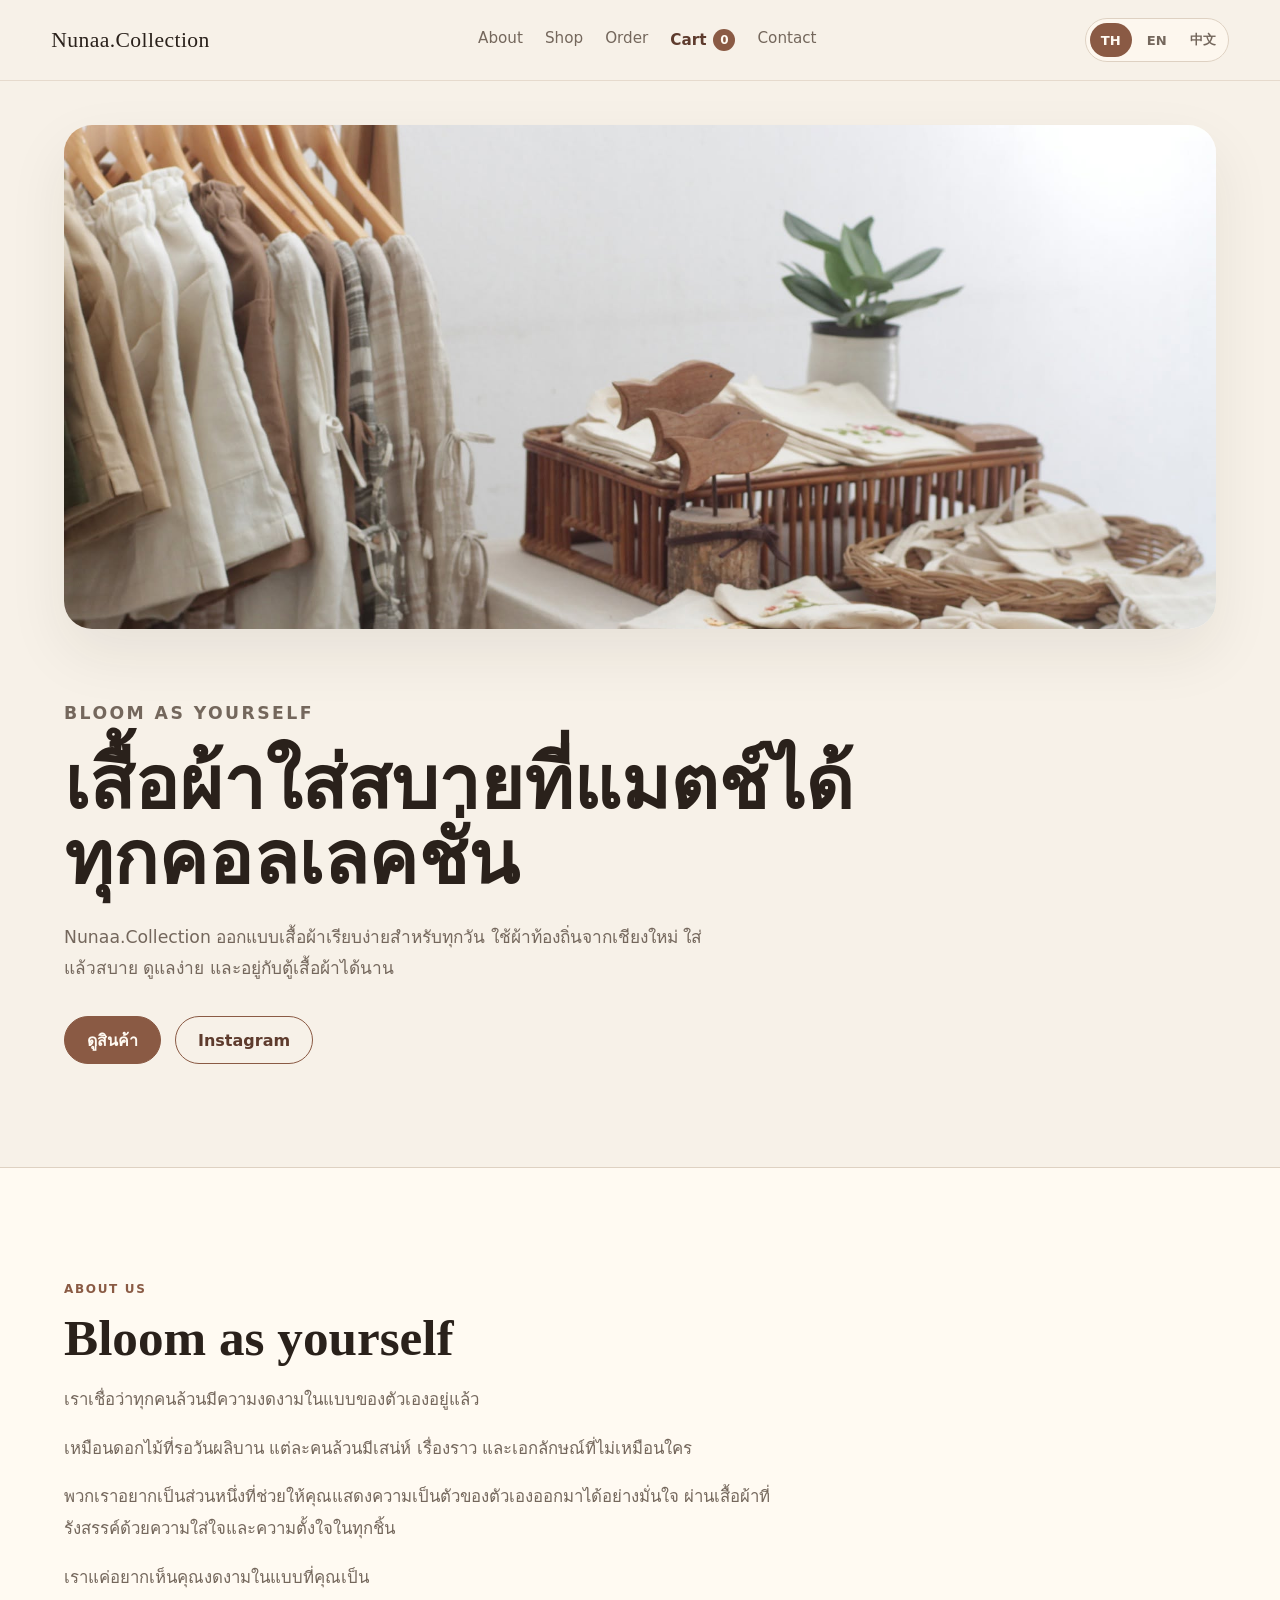
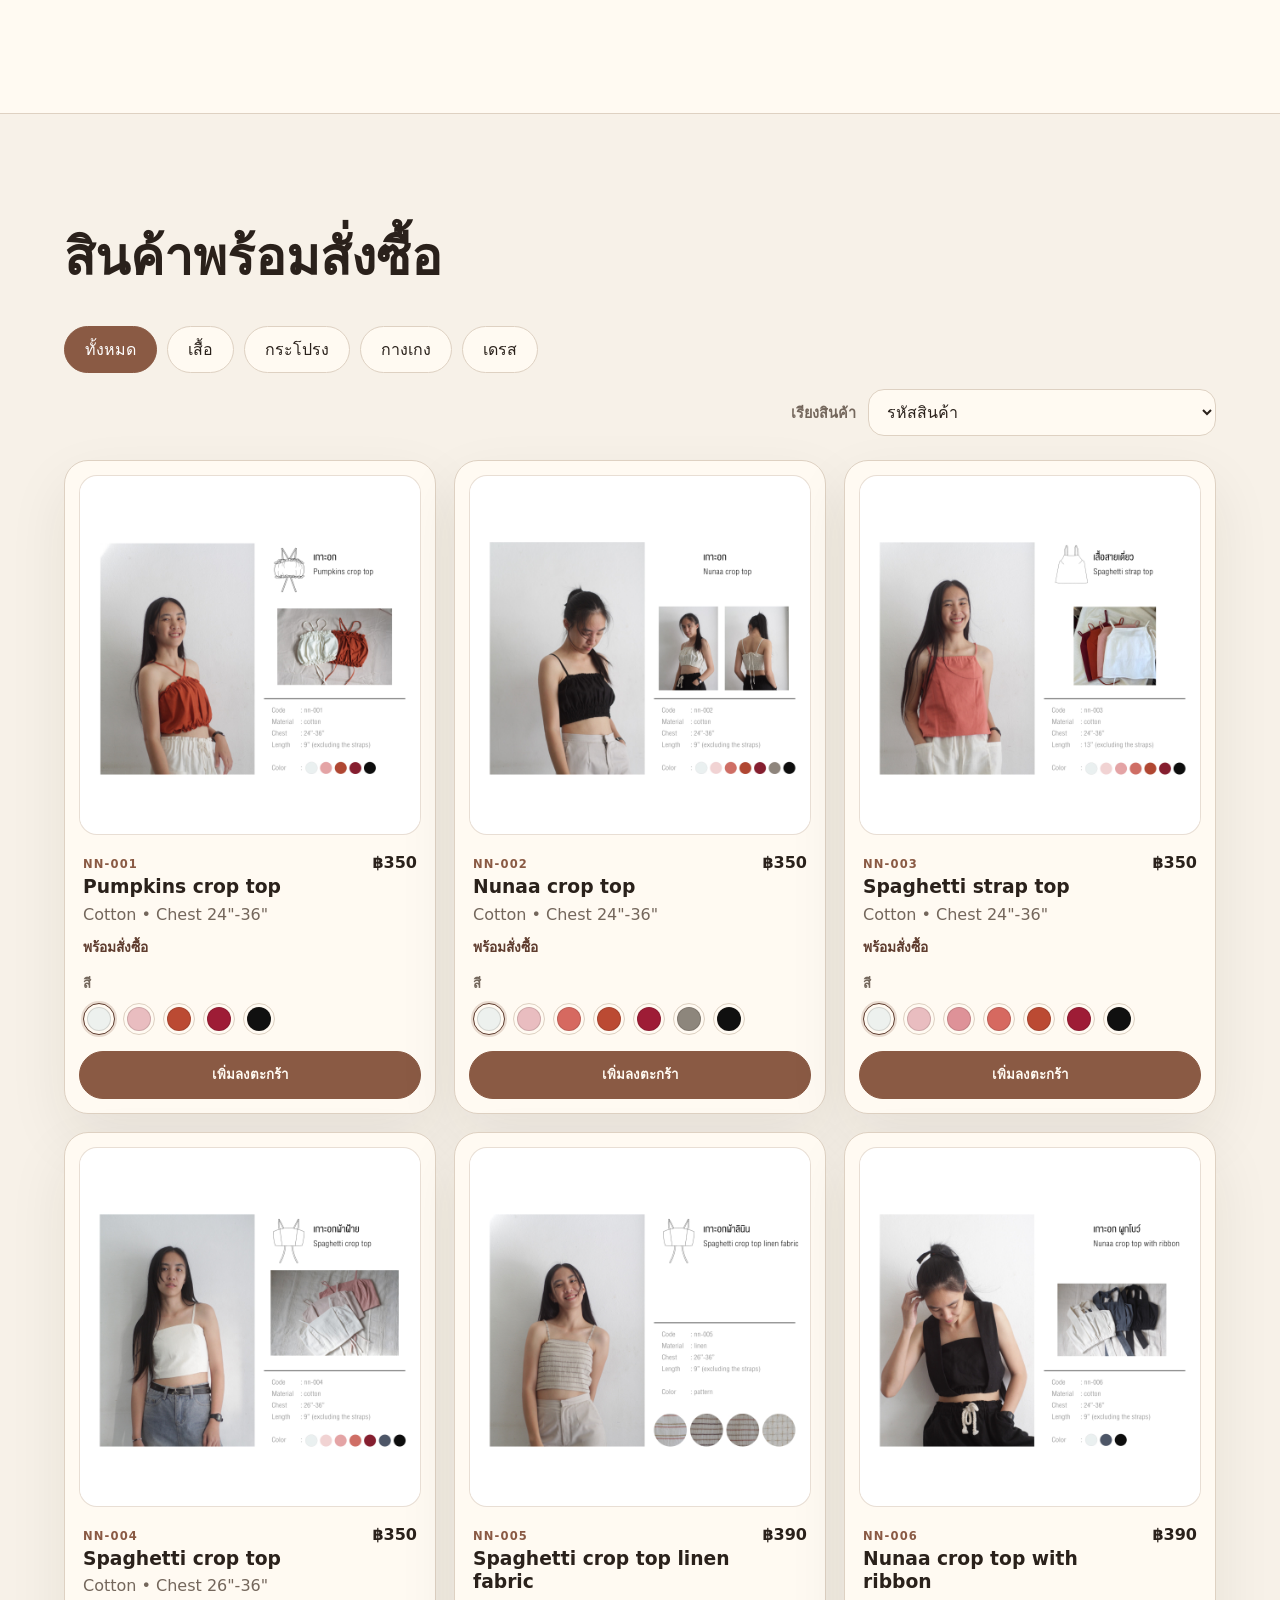
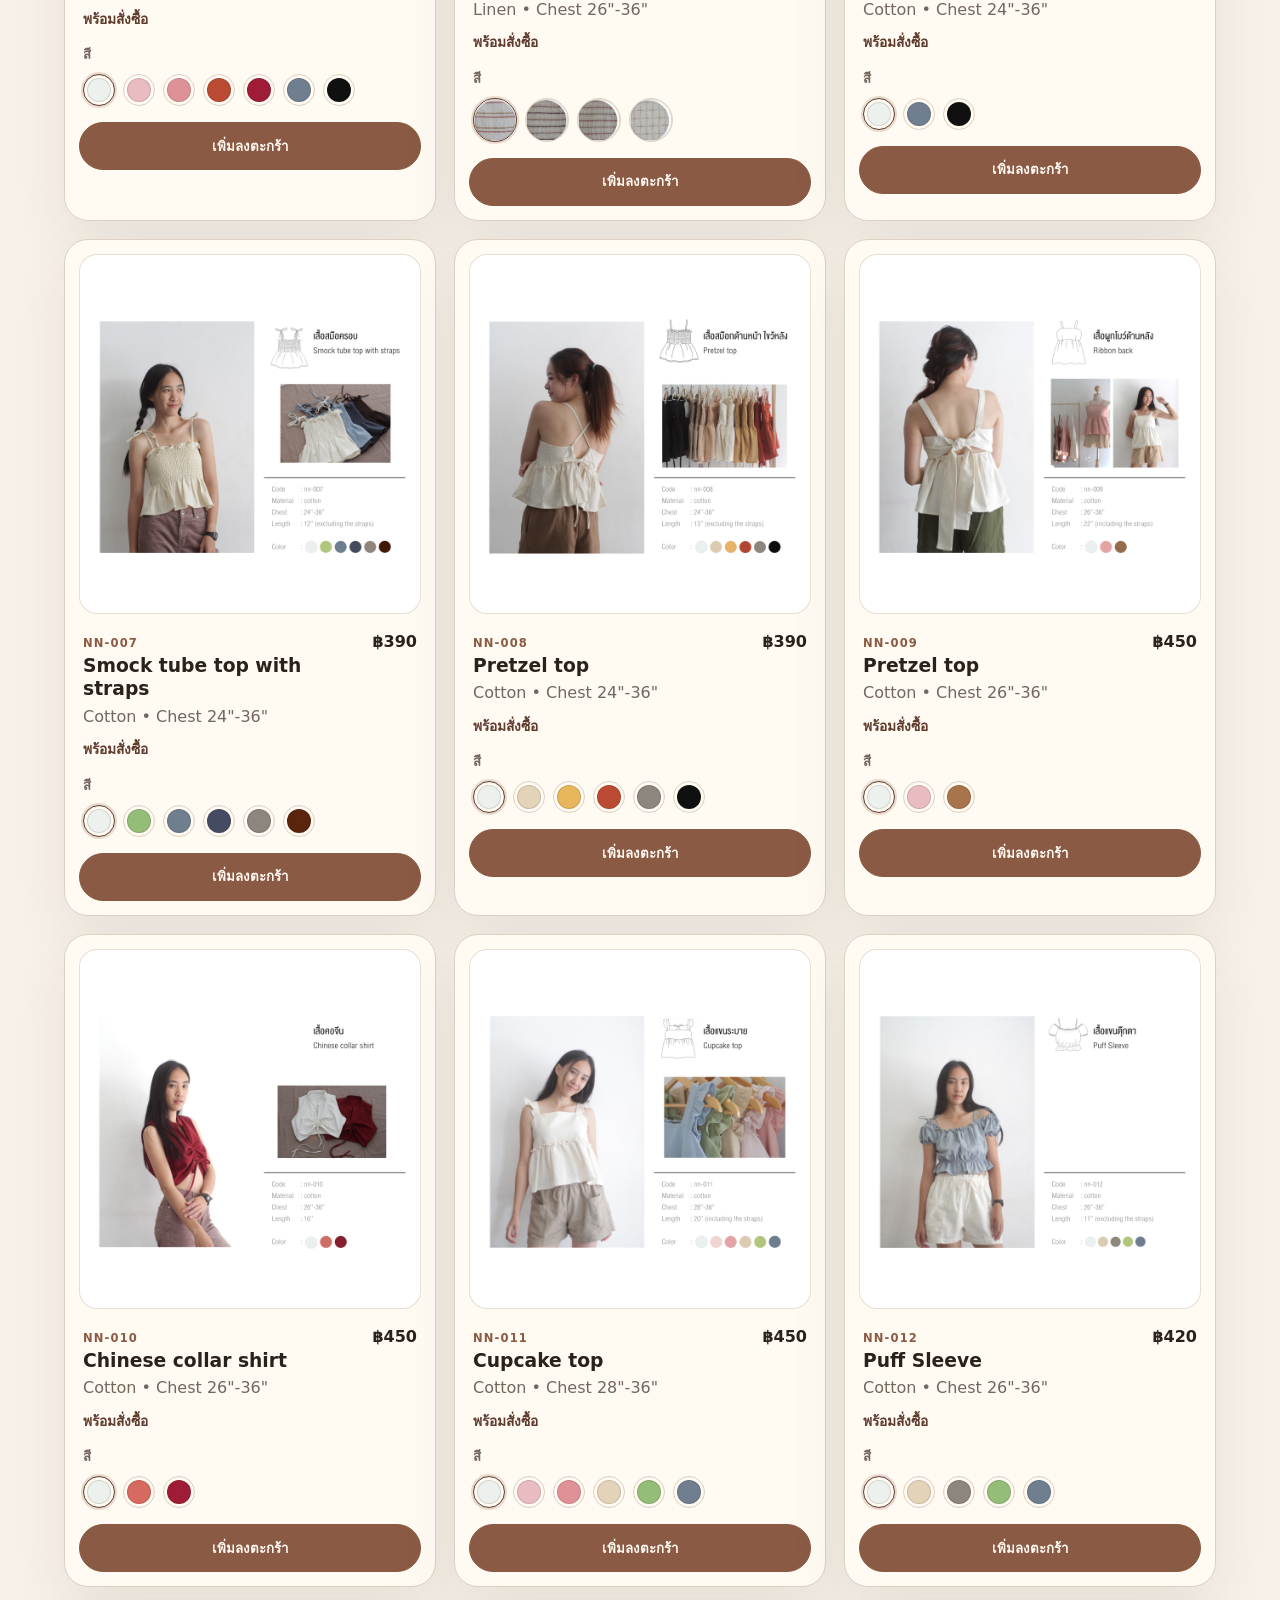
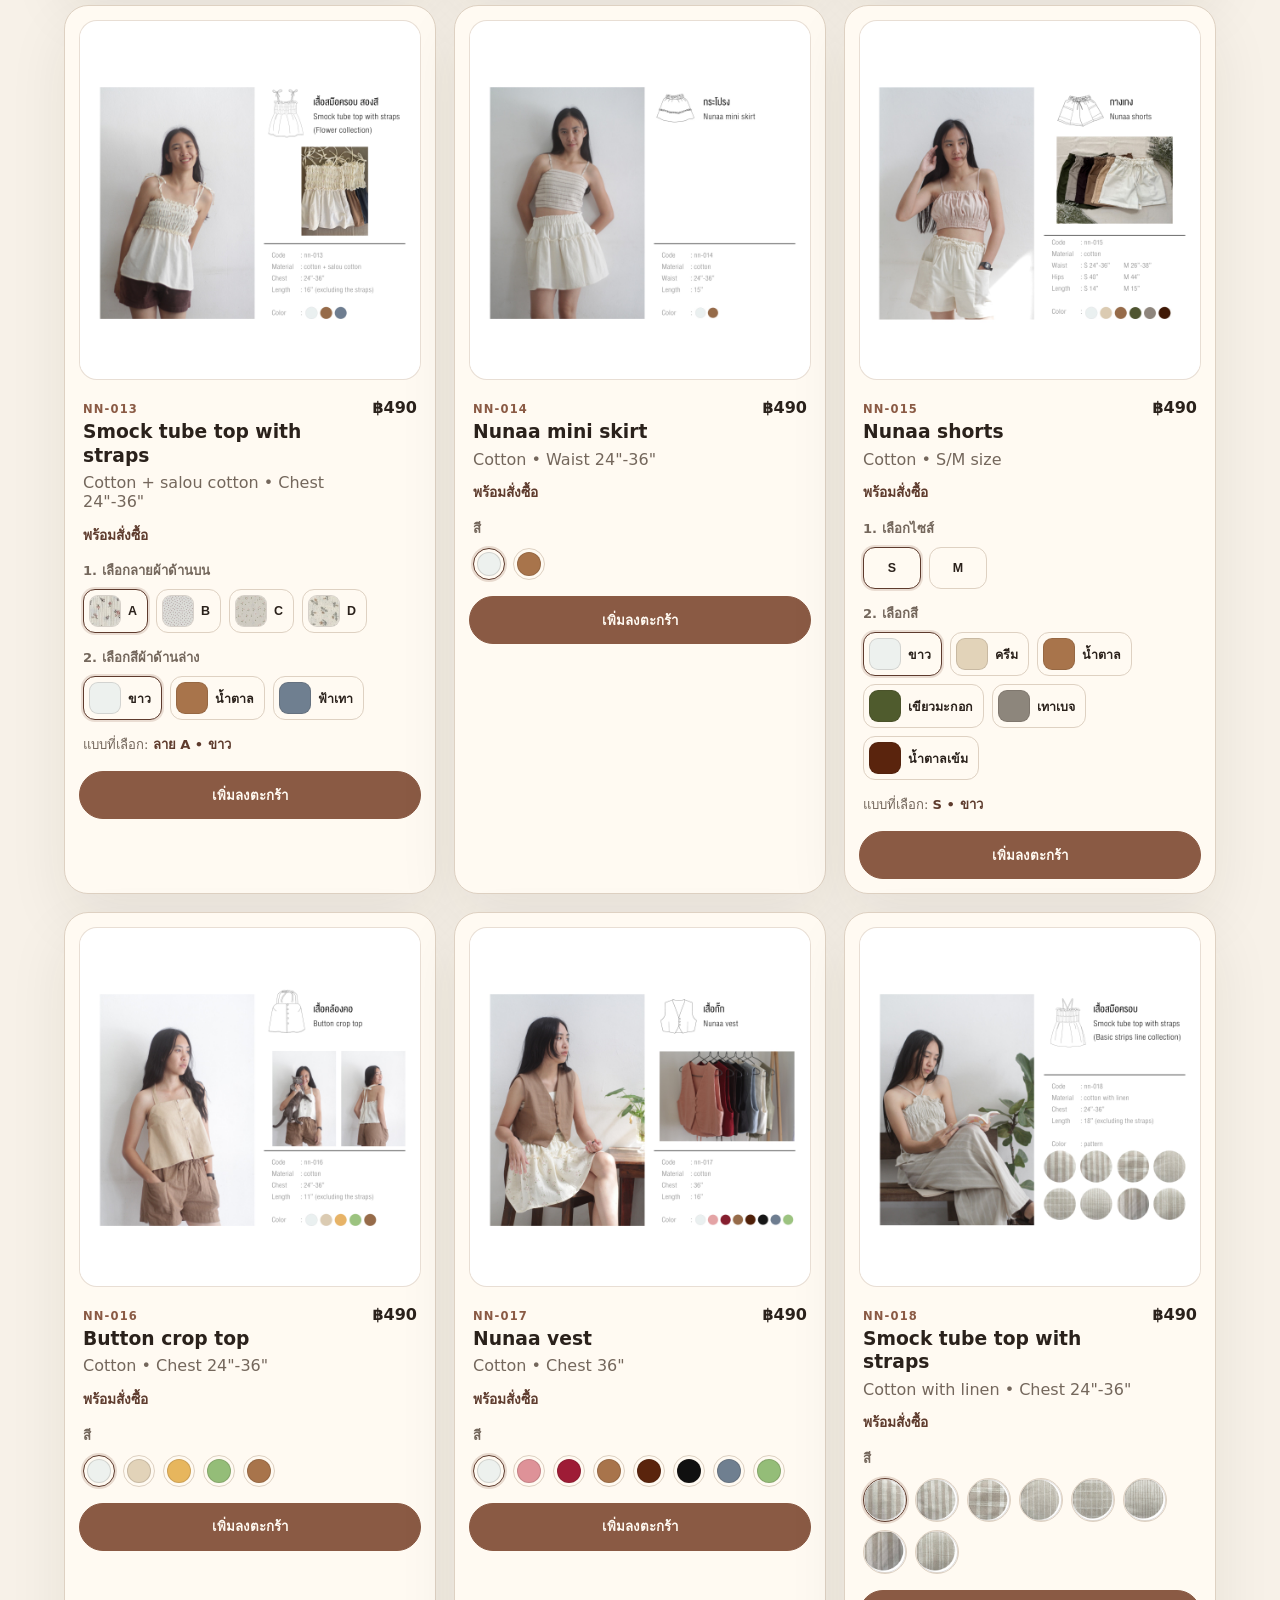
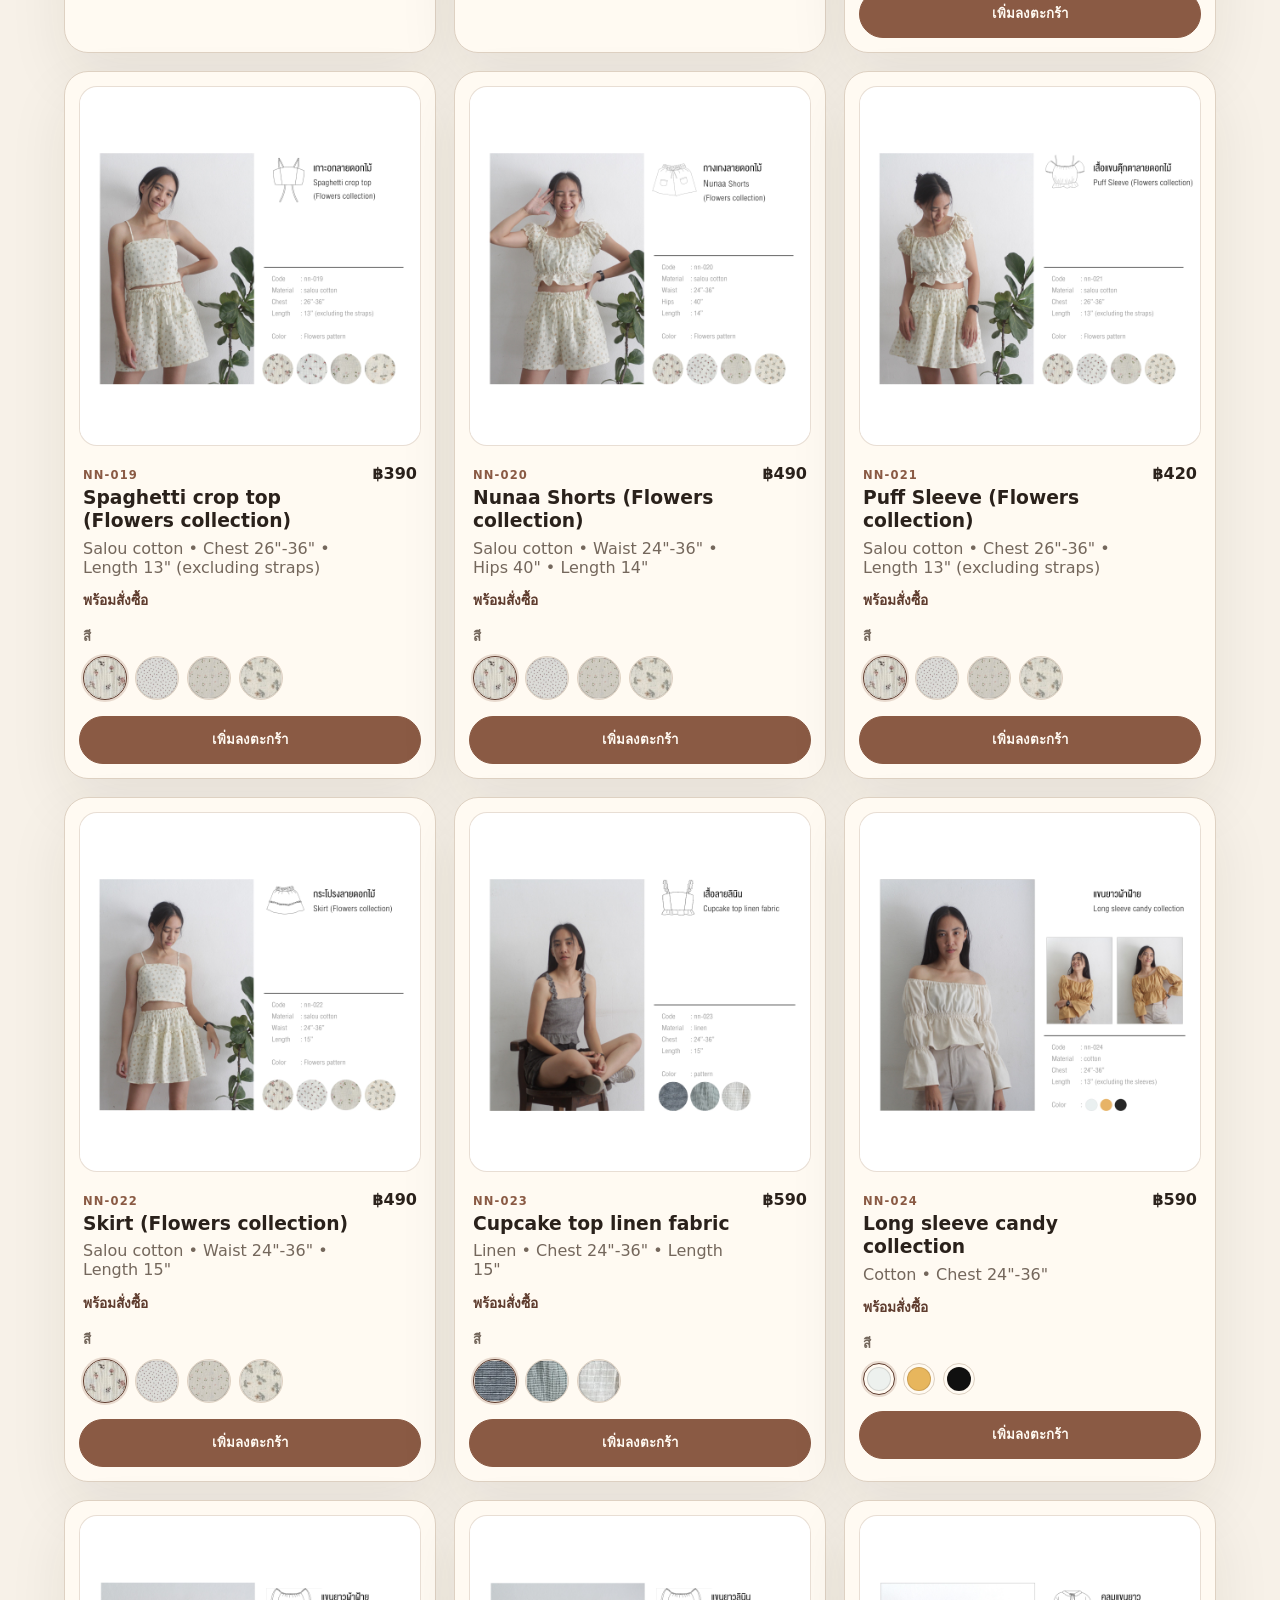
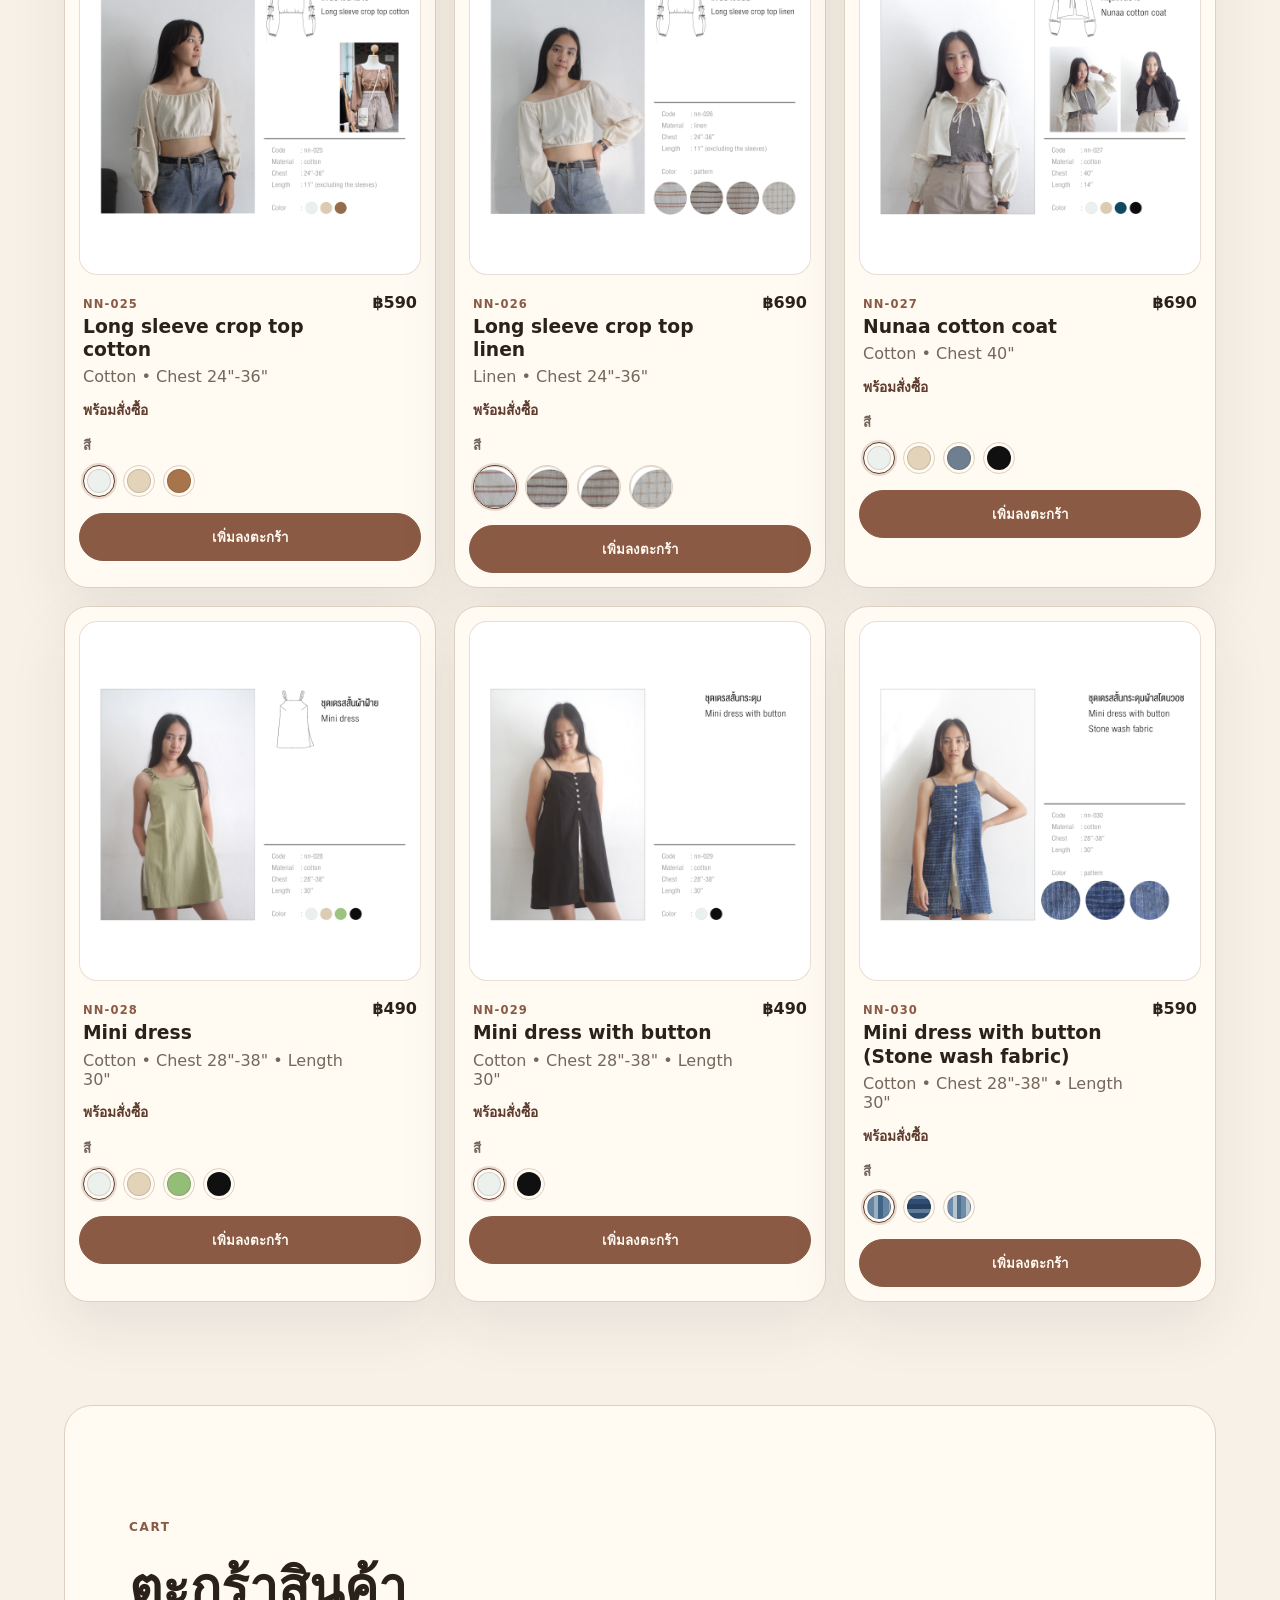
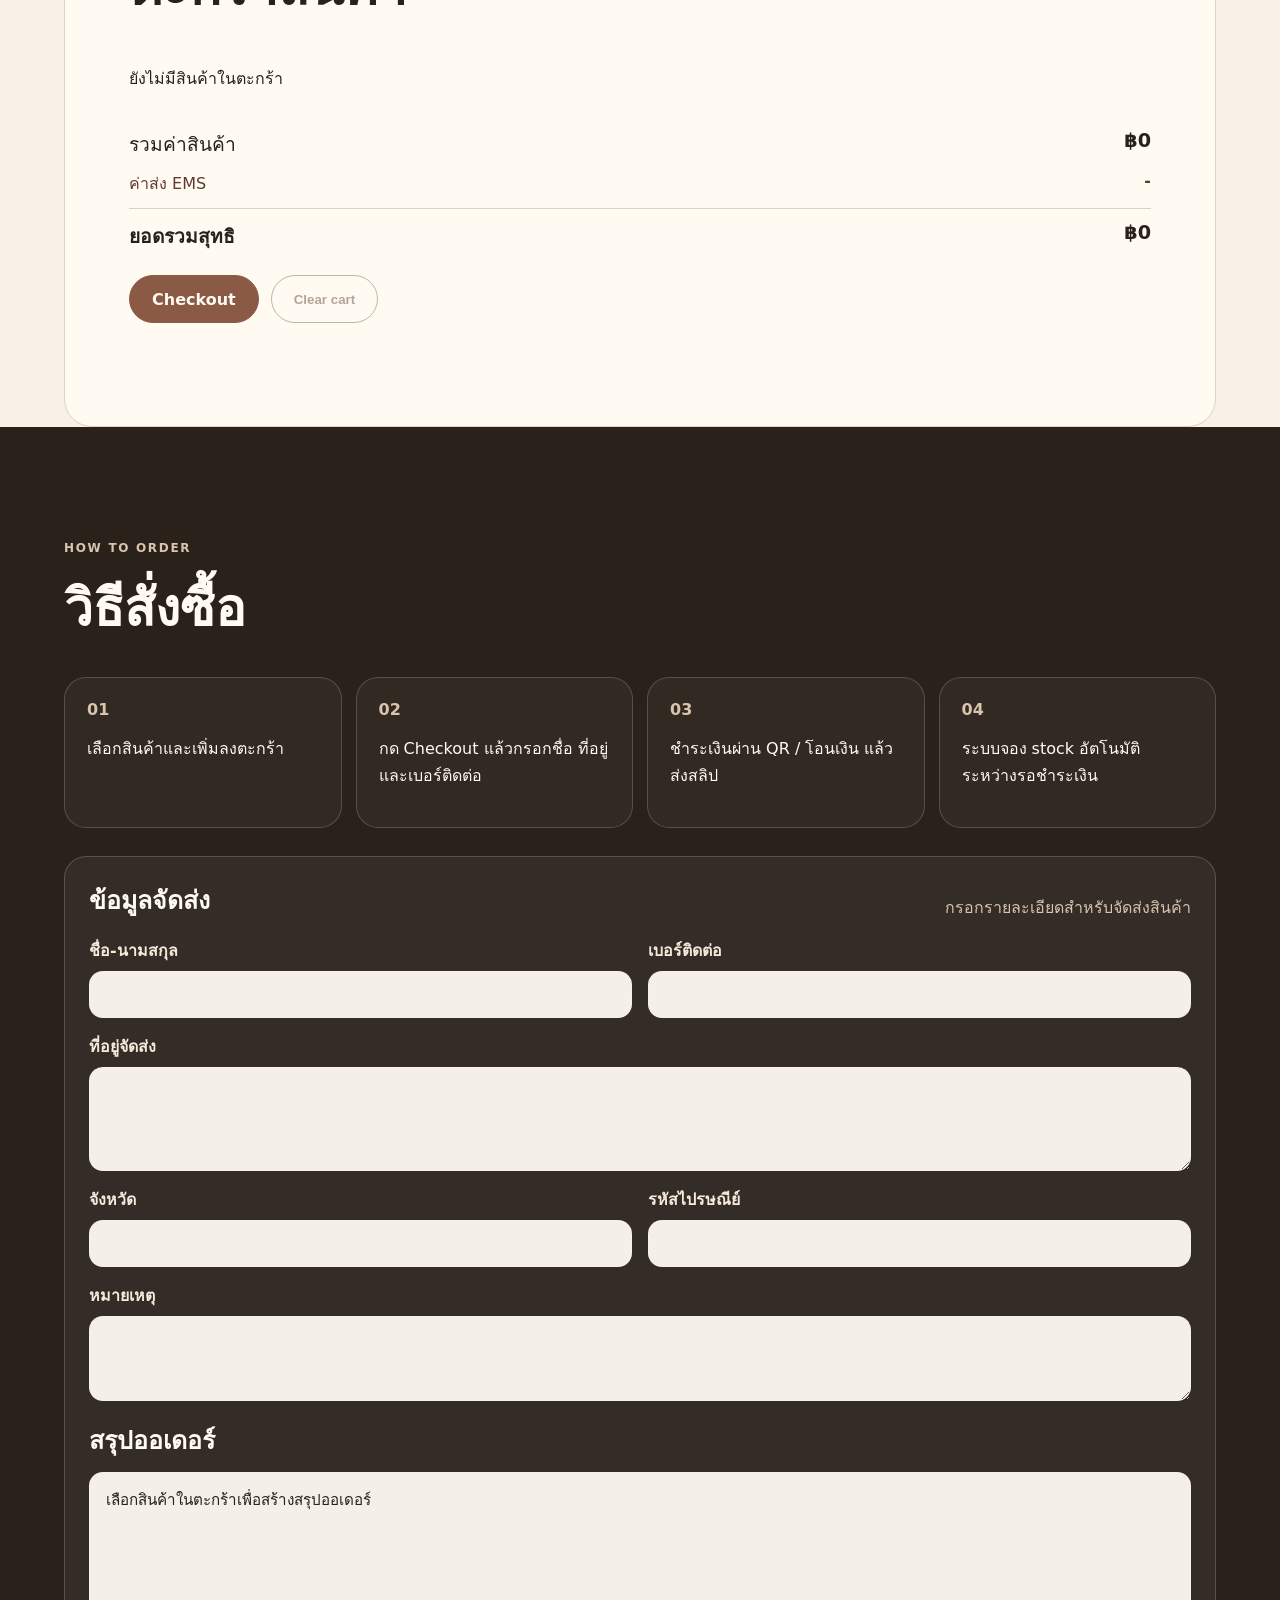
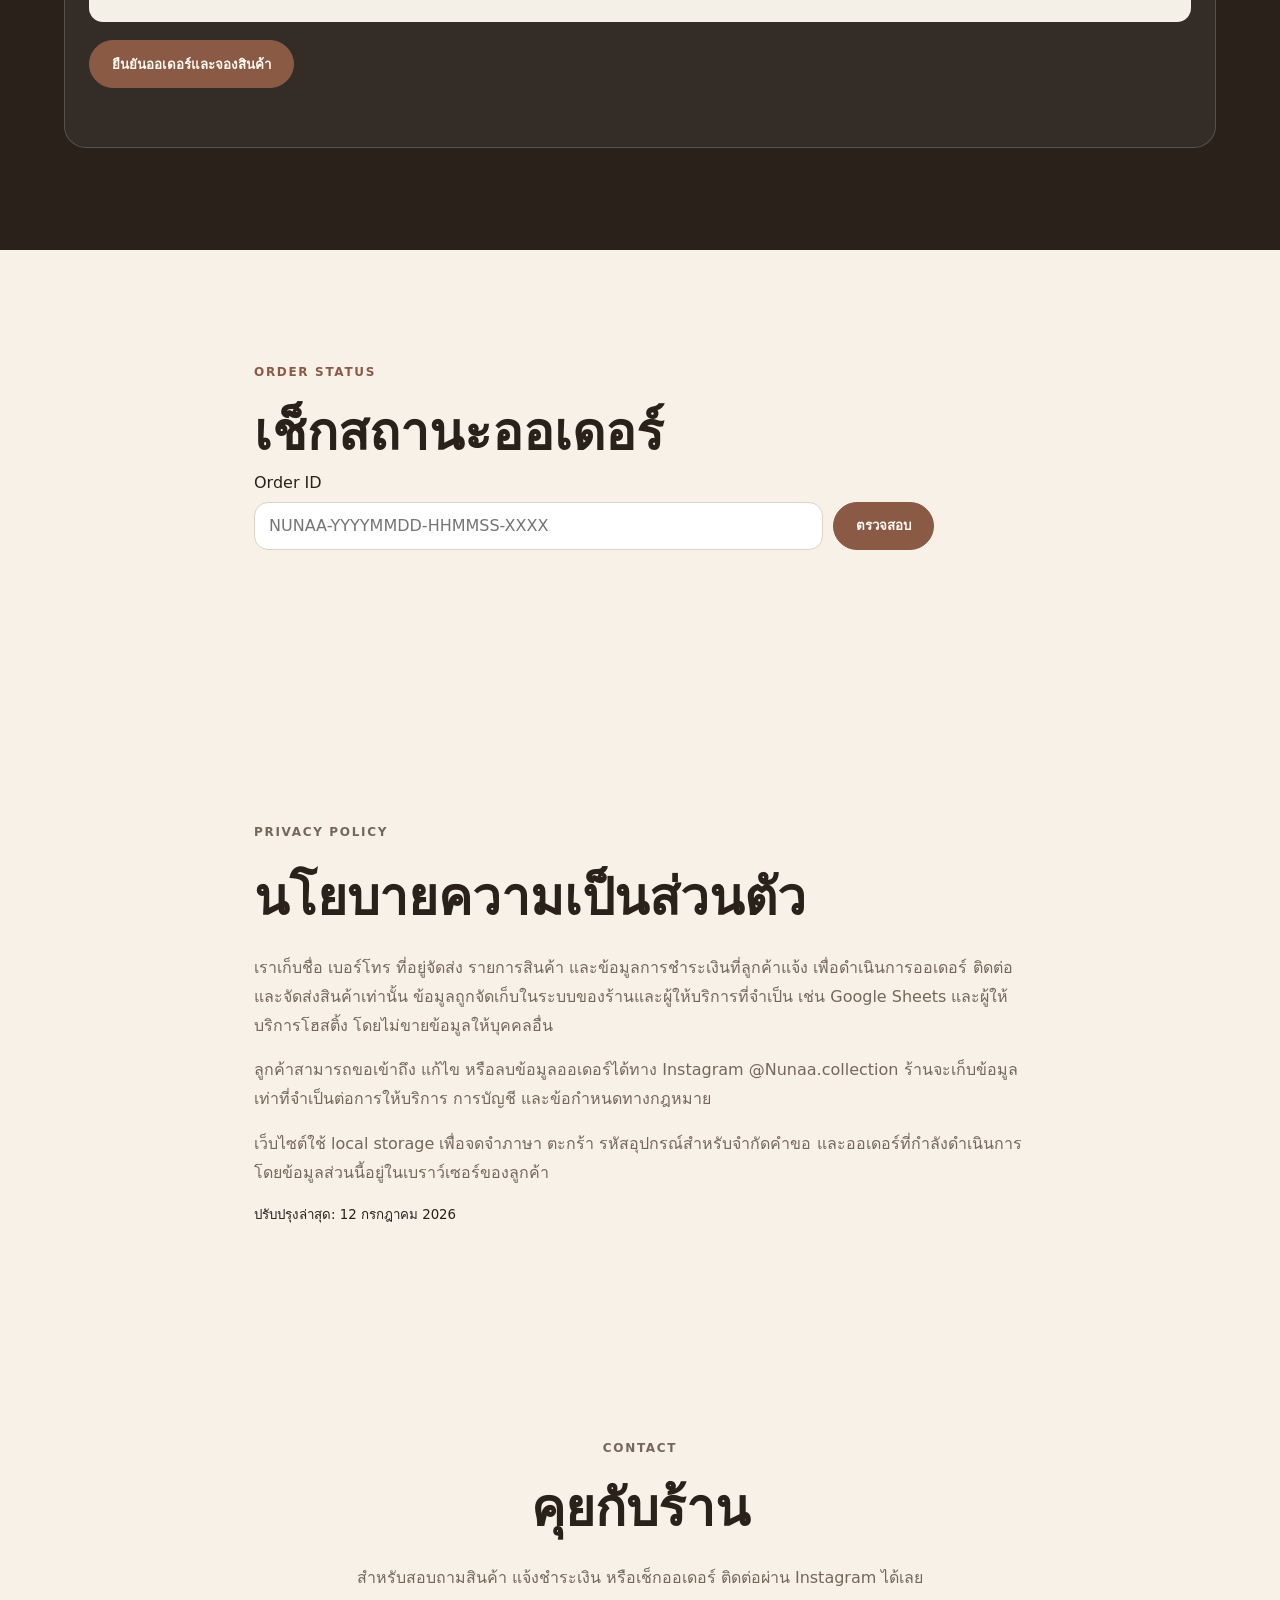
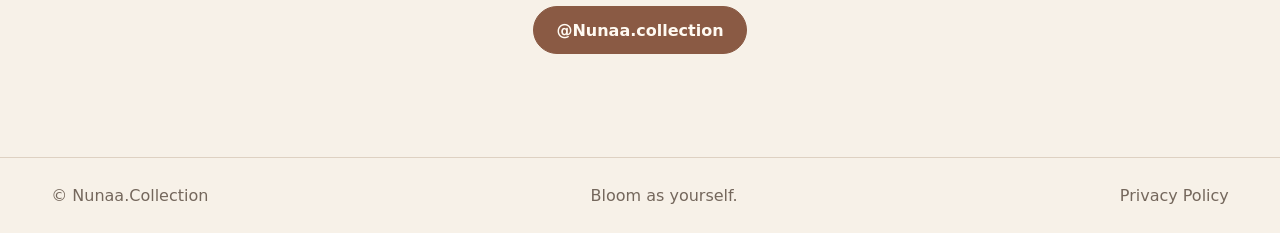
==== commit d0d33c4e: "Add storefront product category filters" ====
--- a/index.html
+++ b/index.html
@@ -1,6 +1,17 @@
 <!doctype html>
 <html lang="th">
 <head>
+  <!-- Google Analytics: storefront visits -->
+  <script async src="https://www.googletagmanager.com/gtag/js?id=G-K9X60P9Y7D"></script>
+  <script>
+    window.dataLayer = window.dataLayer || [];
+    function gtag() { dataLayer.push(arguments); }
+    gtag('js', new Date());
+    gtag('config', 'G-K9X60P9Y7D', {
+      allow_google_signals: false,
+      allow_ad_personalization_signals: false
+    });
+  </script>
   <meta charset="utf-8" />
   <meta name="viewport" content="width=device-width, initial-scale=1" />
   <title>Nunaa.Collection | Everyday Look from Chiang Mai Local Fabric</title>
@@ -10,7 +21,7 @@
   <meta property="og:type" content="website" />
   <meta property="og:url" content="https://nunaacollection.com" />
   <link rel="canonical" href="https://nunaacollection.com" />
-  <link rel="stylesheet" href="assets/css/style.css?v=20260803-product-swipe-2" />
+  <link rel="stylesheet" href="assets/css/style.css?v=20261001-categories" />
 </head>
 <body>
   <header class="site-header">
@@ -61,6 +72,14 @@
       <div class="section-heading">
         <h2 data-i18n="shop.title">สินค้าพร้อมสั่งซื้อ</h2>
       </div>
+      <div class="product-categories" id="productCategories" role="group" aria-label="หมวดสินค้า" data-i18n-aria="shop.categories">
+        <button type="button" class="category-button" data-category="all" aria-pressed="true" data-i18n="shop.categoryAll">ทั้งหมด</button>
+        <button type="button" class="category-button" data-category="tops" aria-pressed="false" data-i18n="shop.categoryTops">เสื้อ</button>
+        <button type="button" class="category-button" data-category="skirts" aria-pressed="false" data-i18n="shop.categorySkirts">กระโปรง</button>
+        <button type="button" class="category-button" data-category="pants" aria-pressed="false" data-i18n="shop.categoryPants">กางเกง</button>
+        <button type="button" class="category-button" data-category="dresses" aria-pressed="false" data-i18n="shop.categoryDresses">เดรส</button>
+        <button type="button" class="category-button" data-category="other" aria-pressed="false" data-i18n="shop.categoryOther" hidden>อื่น ๆ</button>
+      </div>
       <div class="shop-toolbar">
         <label for="productSort" data-i18n="shop.sortLabel">เรียงสินค้า</label>
         <select id="productSort">
@@ -240,6 +259,6 @@
   </footer>
 
   <script src="assets/js/config.js?v=20260711-new-sheets-url"></script>
-  <script src="assets/js/app.js?v=20260913-prices"></script>
+  <script src="assets/js/app.js?v=20261001-categories"></script>
 </body>
 </html>
--- a/assets/css/style.css
+++ b/assets/css/style.css
@@ -161,6 +161,28 @@
 }
 
 .section-heading { display: flex; justify-content: space-between; align-items: end; gap: 20px; margin-bottom: 28px; }
+.product-categories {
+  display: flex;
+  flex-wrap: wrap;
+  gap: 10px;
+  margin-bottom: 24px;
+}
+.category-button {
+  border: 1px solid var(--line);
+  border-radius: 999px;
+  padding: 10px 20px;
+  background: var(--paper);
+  color: var(--text);
+  font: inherit;
+  cursor: pointer;
+}
+.category-button[aria-pressed="true"] {
+  background: var(--accent);
+  border-color: var(--accent);
+  color: #fff;
+}
+.category-button:focus-visible { outline: 3px solid var(--accent); outline-offset: 3px; }
+.product-empty { grid-column: 1 / -1; color: var(--muted); text-align: center; padding: 32px 0; }
 .shop-toolbar {
   display: flex;
   justify-content: flex-end;
@@ -1018,3 +1040,24 @@
   #productModalContent.swipe-next,
   #productModalContent.swipe-previous { animation: none; }
 }
+
+/* Stock editing */
+.admin-stock-grid { grid-template-columns: minmax(0, 1fr); }
+.stock-save-bar { display: flex; align-items: center; gap: 12px; flex-wrap: wrap; position: sticky; top: 0; z-index: 2; background: var(--paper); padding: 12px 0; }
+.stock-save-bar > span { flex: 1; }
+.stock-stepper { display: flex; align-items: center; gap: 6px; }
+.stock-stepper button { width: 44px; height: 44px; border: 1px solid var(--line); border-radius: 12px; background: #fffaf2; font-size: 24px; cursor: pointer; }
+.stock-stepper .stock-inline-input { width: 84px; text-align: center; padding: 10px 4px; }
+.stock-edited { background: #fff2cf; }
+.stock-stepper button:disabled { opacity: .4; cursor: default; }
+#stockDraftReview { margin: 12px 0; }
+#stockDraftReview summary { cursor: pointer; }
+@media (max-width: 640px) {
+  .admin-stock-table thead { display: none; }
+  .admin-stock-table, .admin-stock-table tbody { display: block; width: 100%; }
+  .admin-stock-table tr { display: block; border: 1px solid var(--line); border-radius: 16px; margin: 12px 0; padding: 12px; }
+  .admin-stock-table td { display: flex; align-items: center; justify-content: space-between; gap: 12px; border: 0; padding: 6px 0; flex-wrap: wrap; }
+  .admin-stock-table td[data-label]::before { content: attr(data-label); font-weight: 700; }
+  .stock-save-bar > span { flex-basis: 100%; }
+  .stock-save-bar .button { flex: 1; }
+}
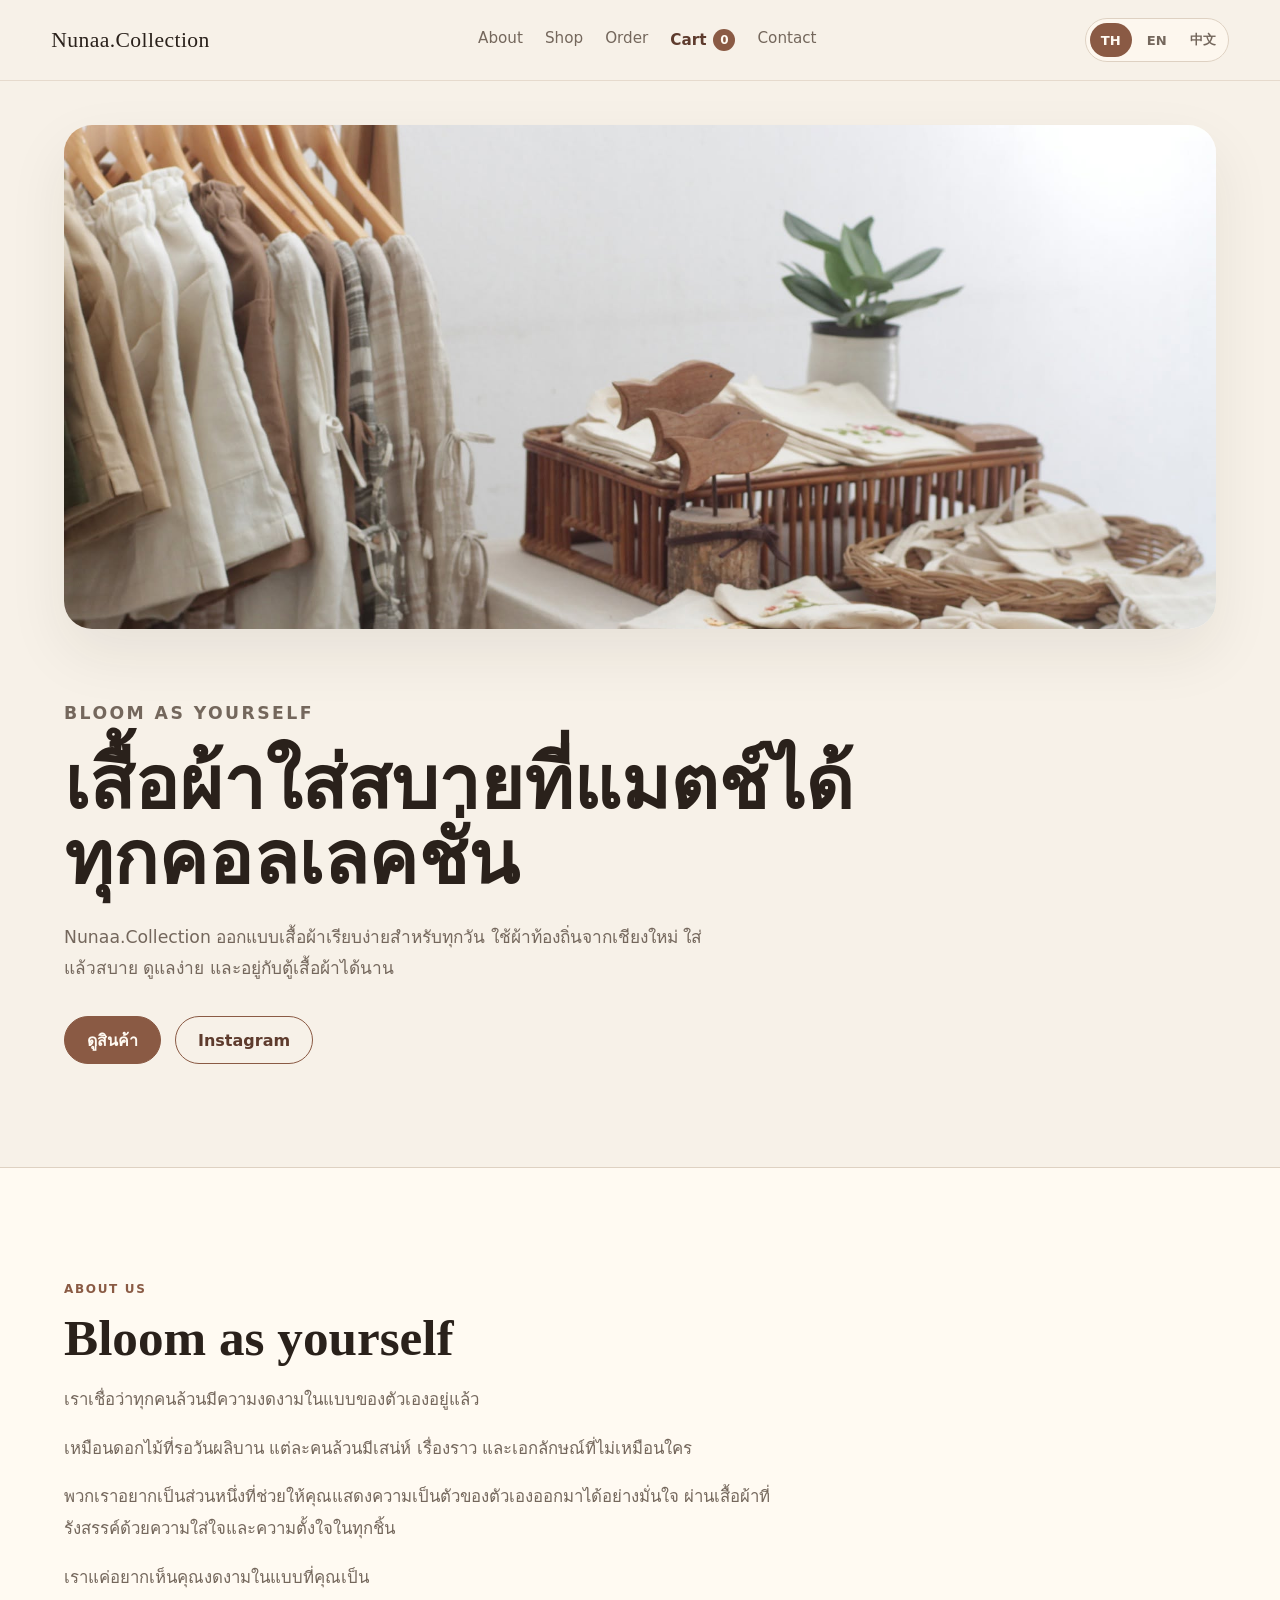
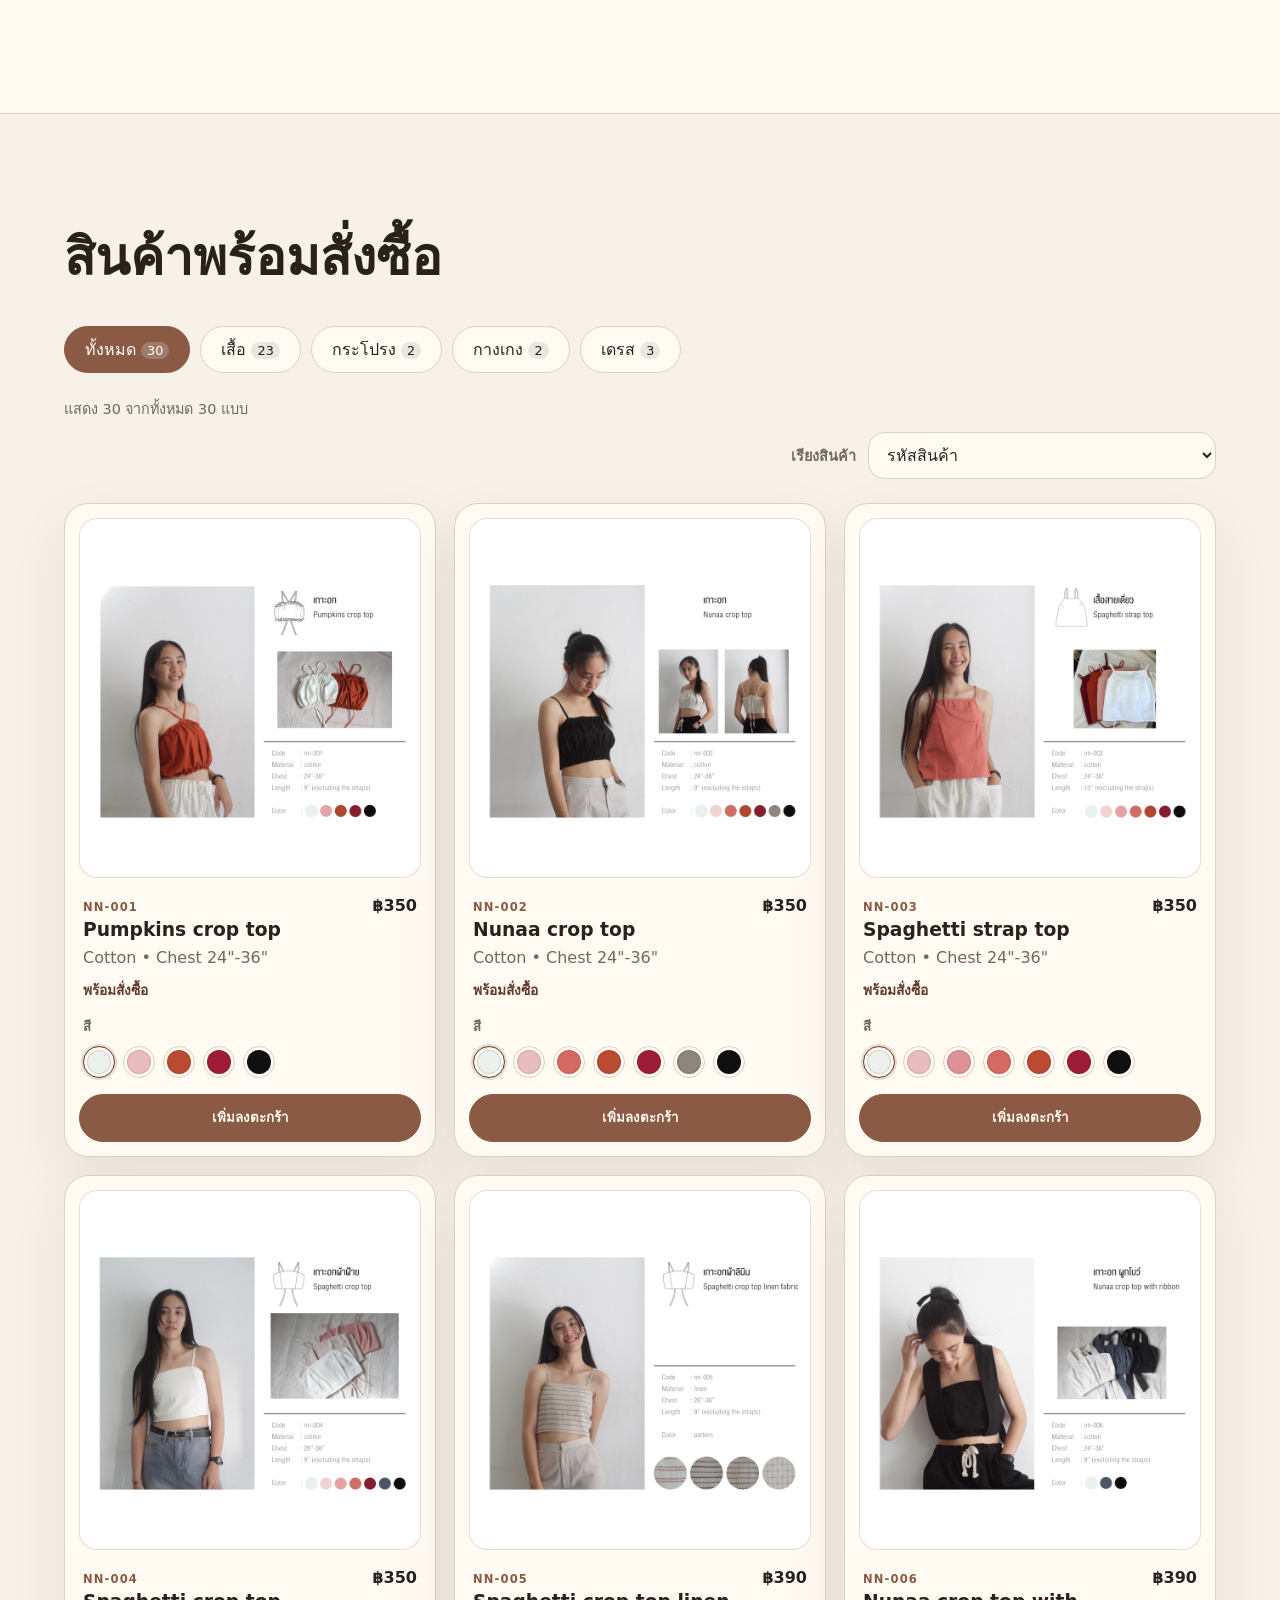
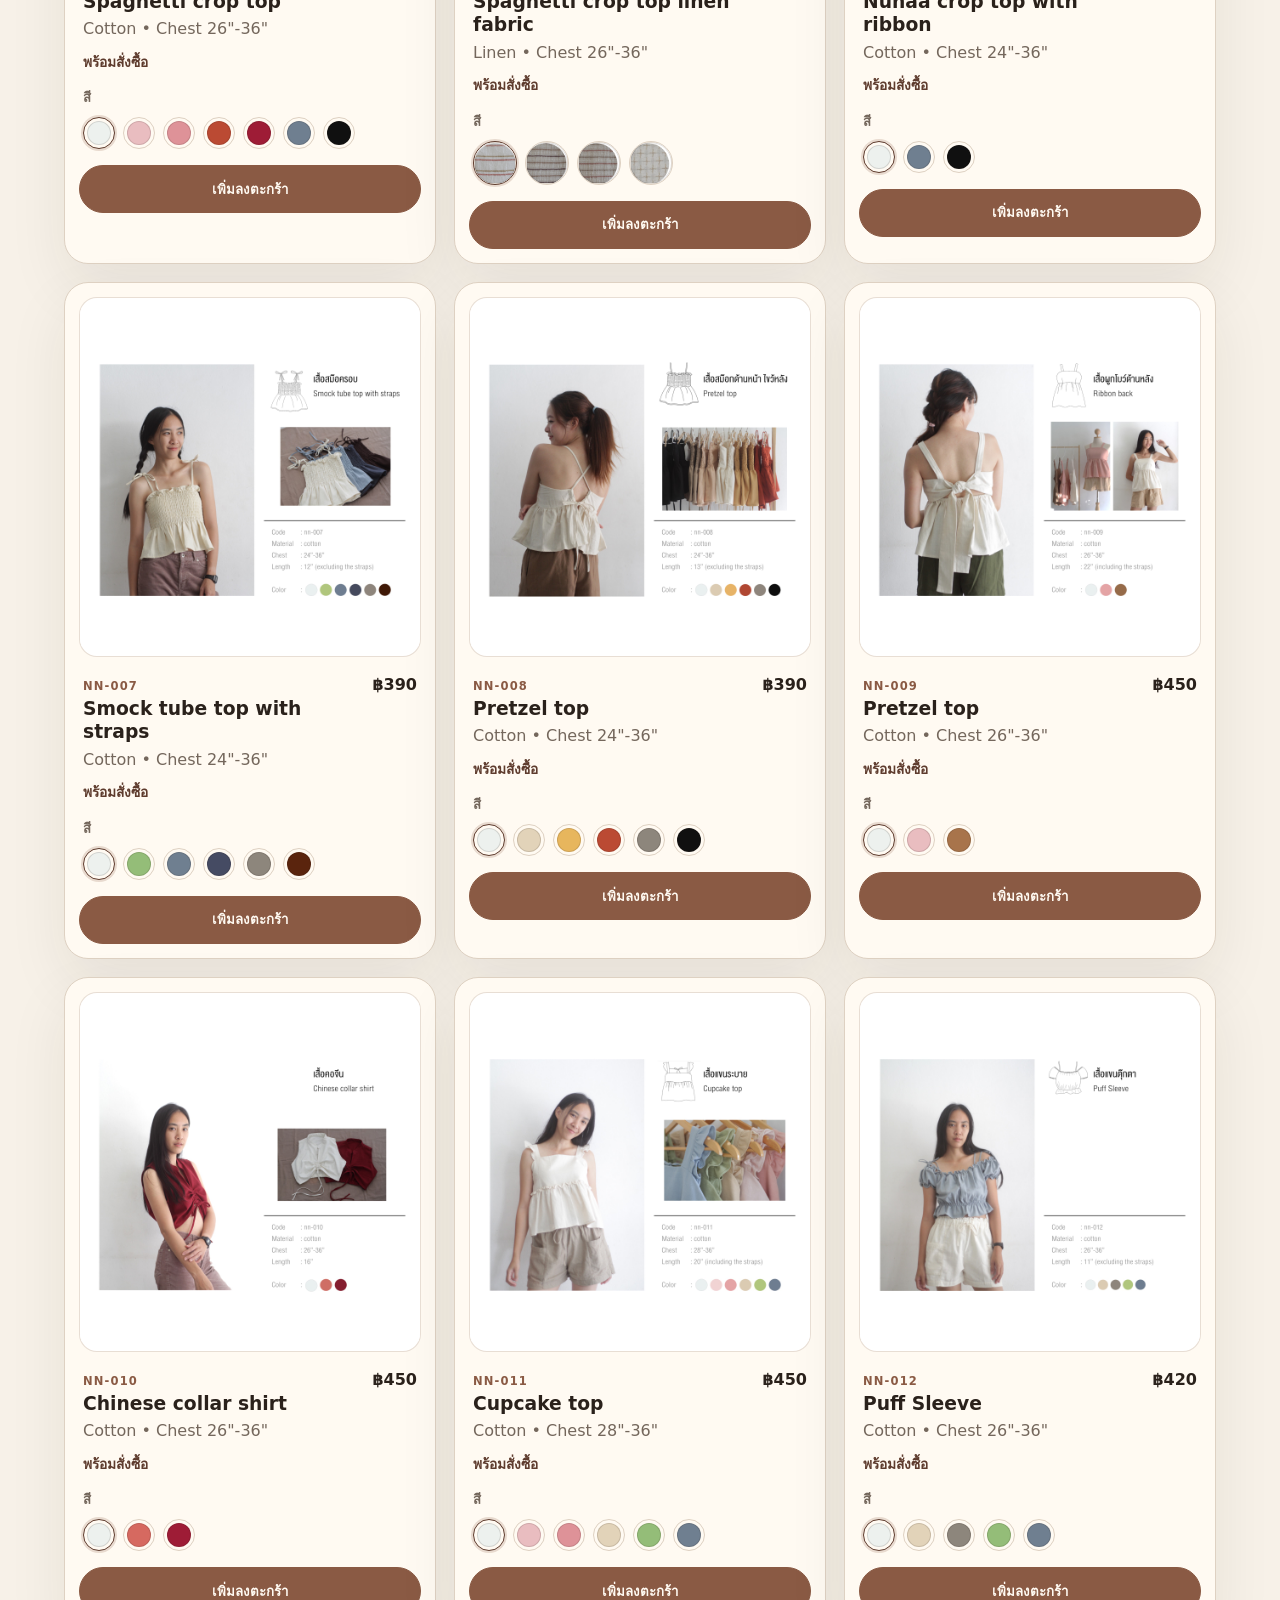
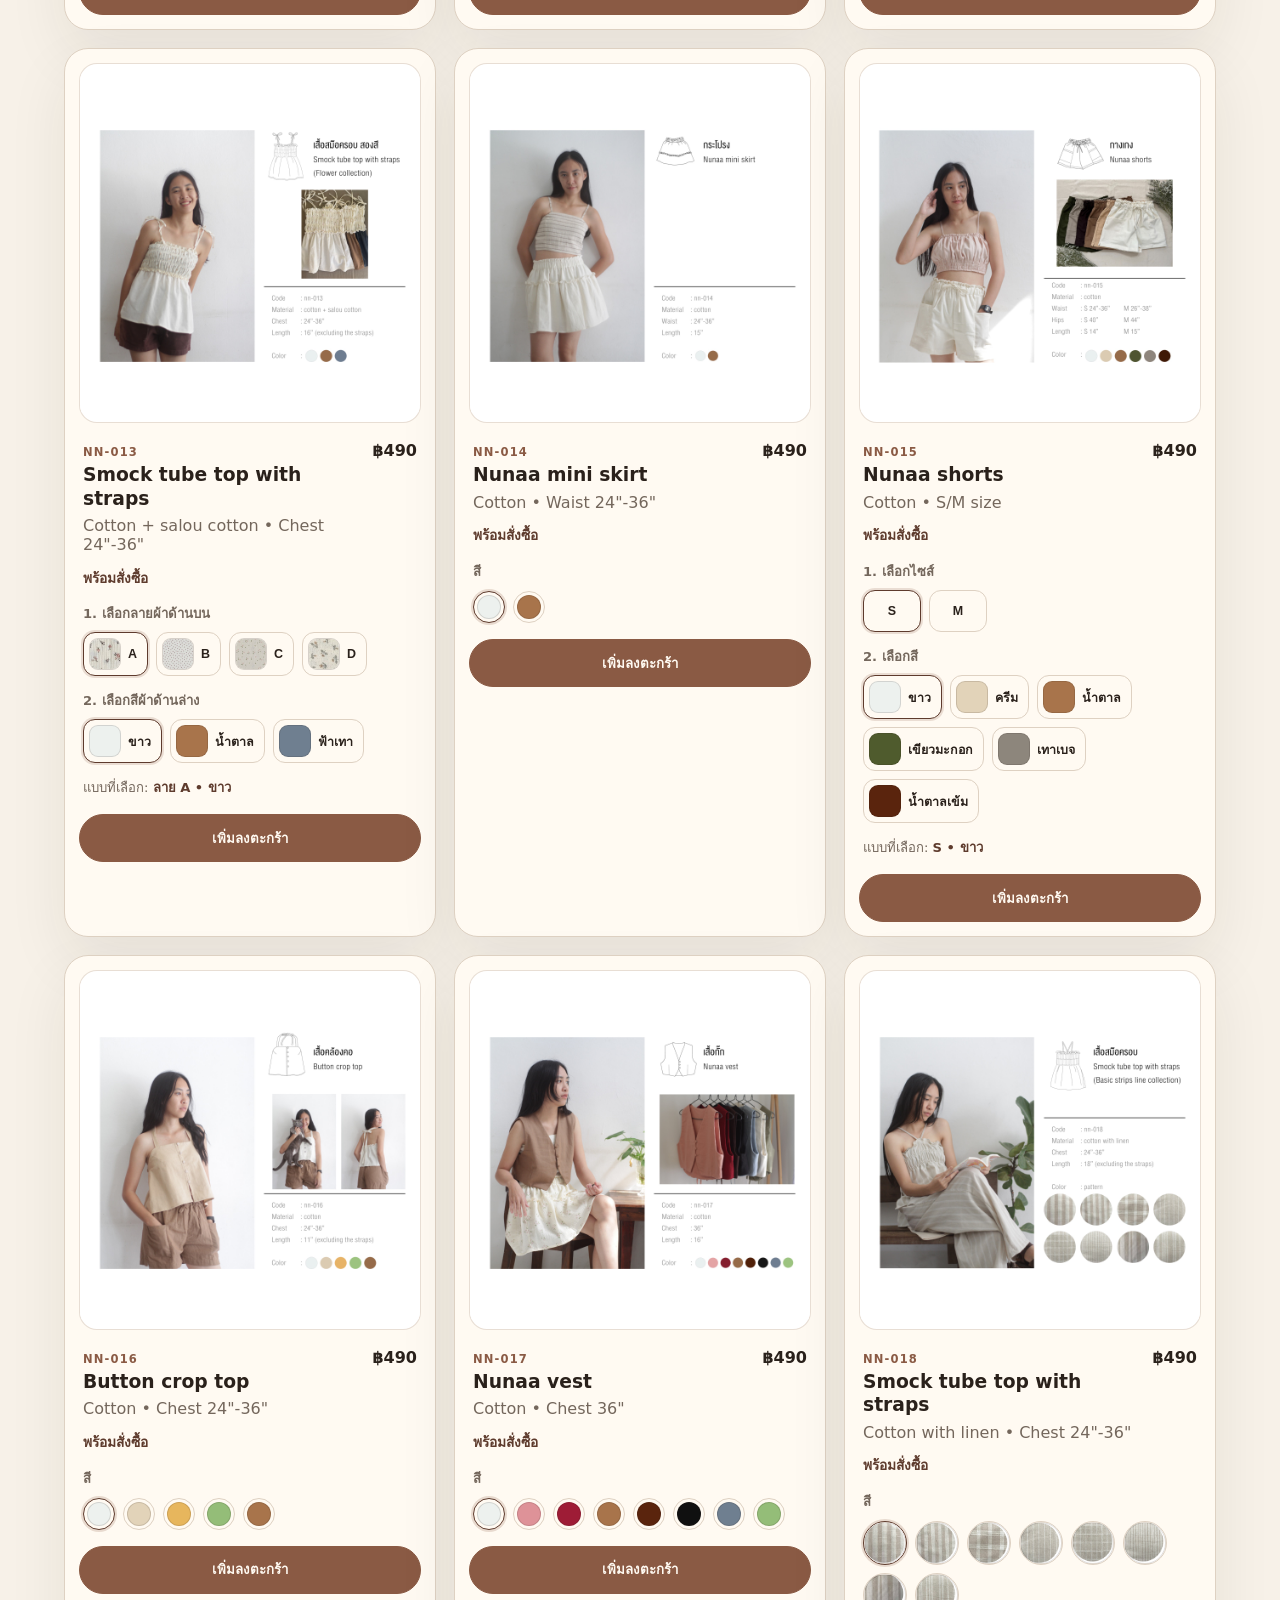
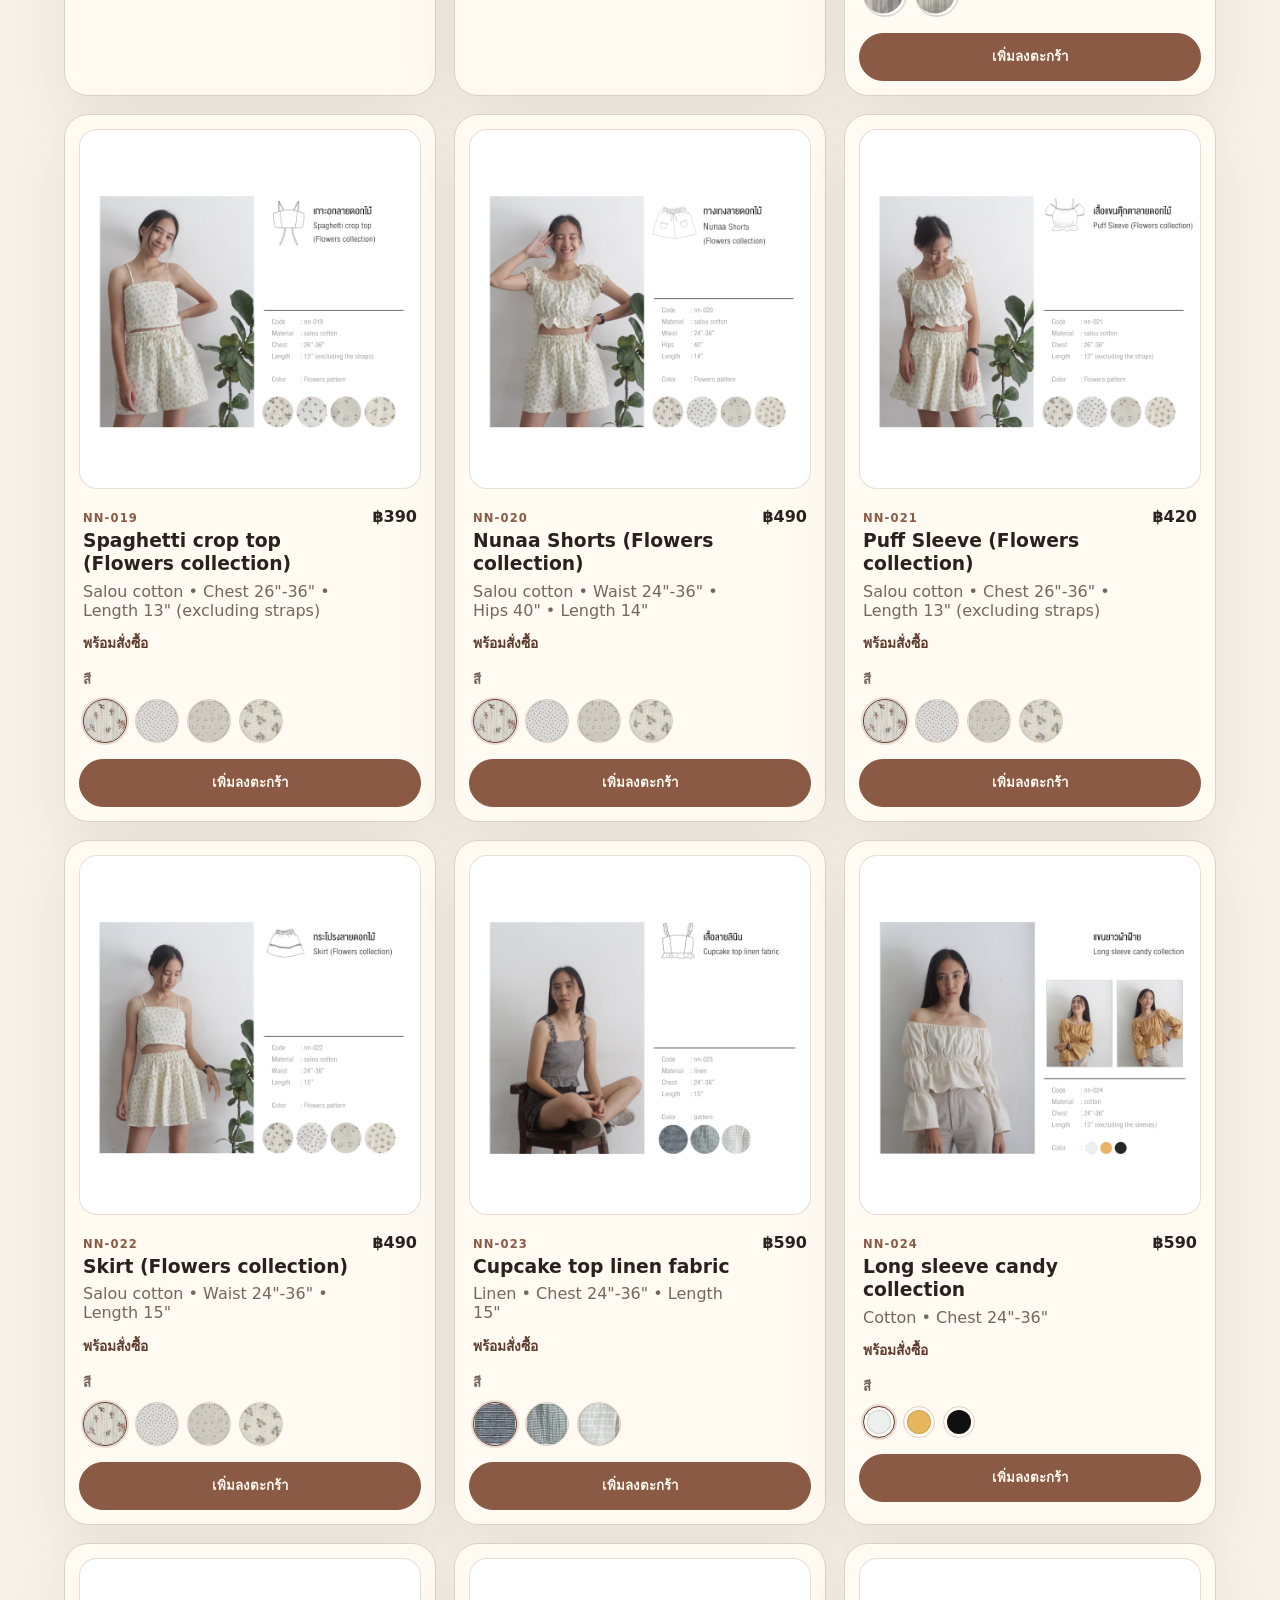
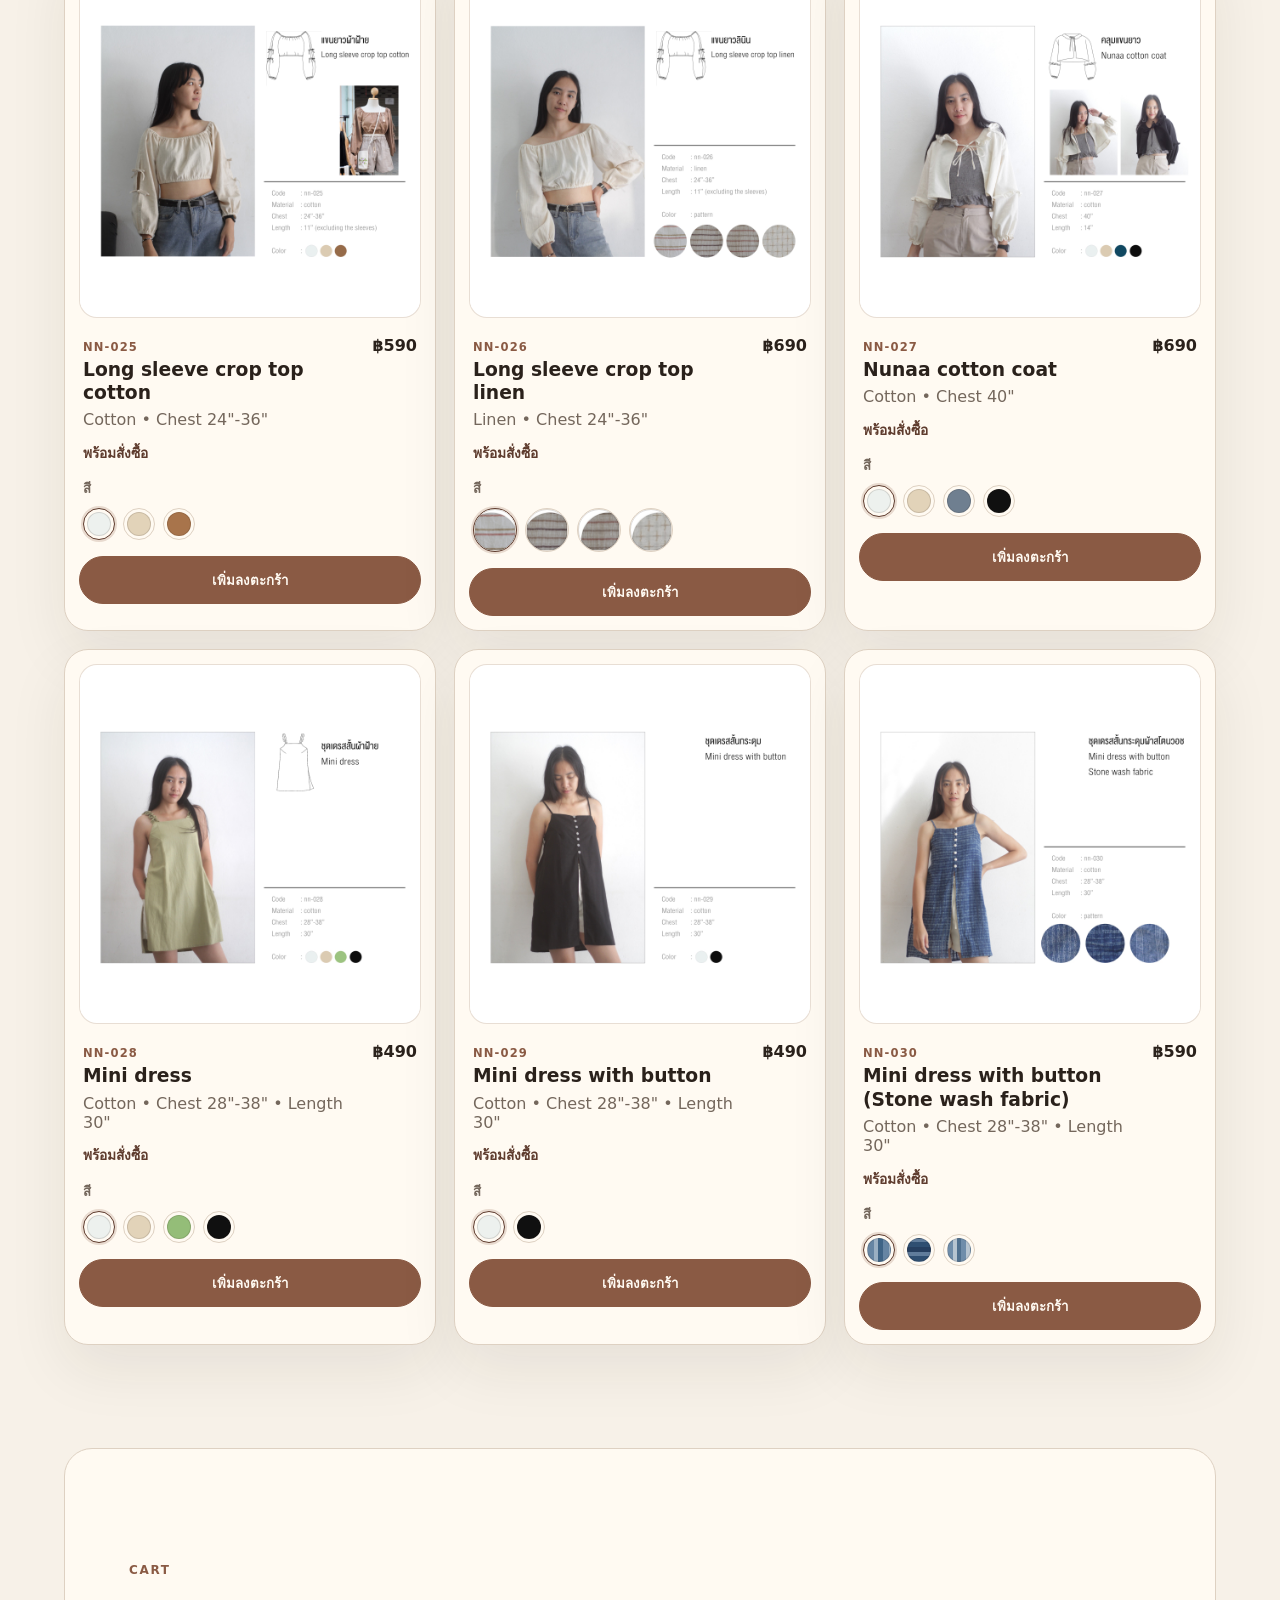
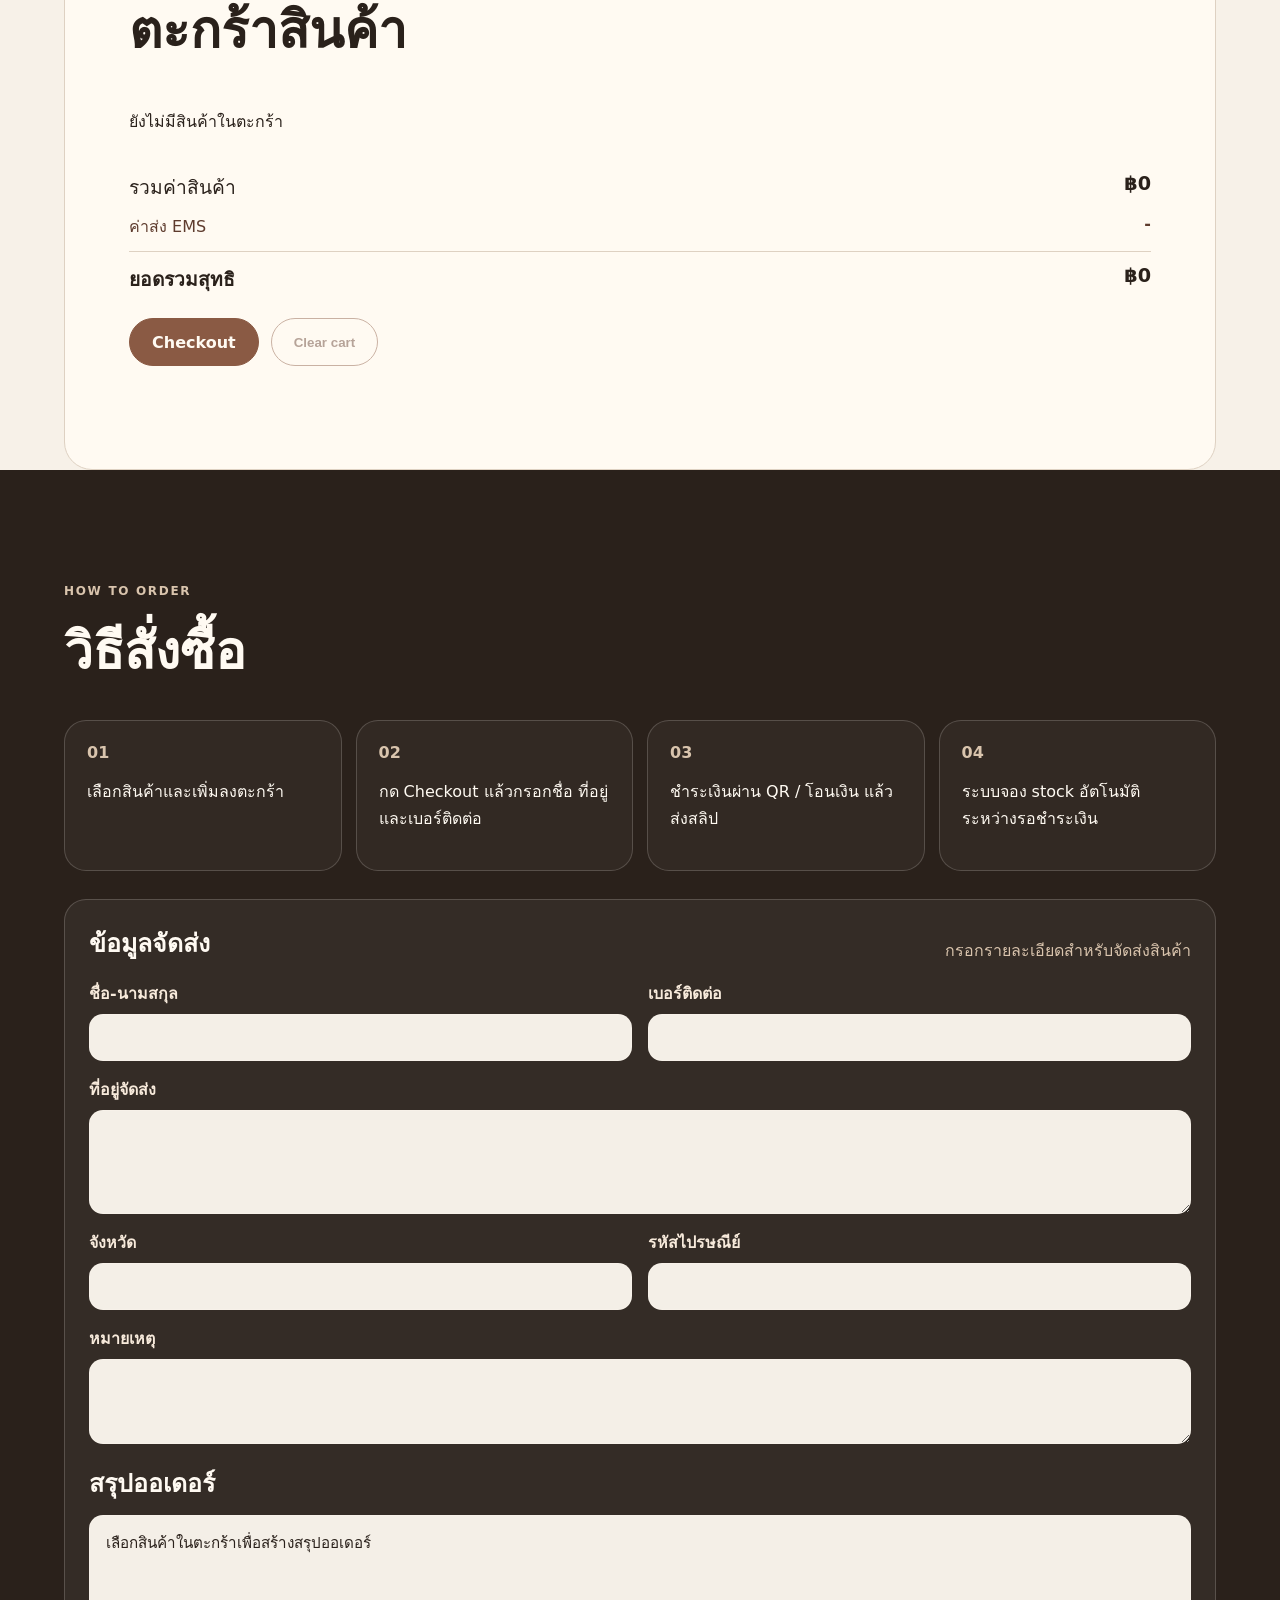
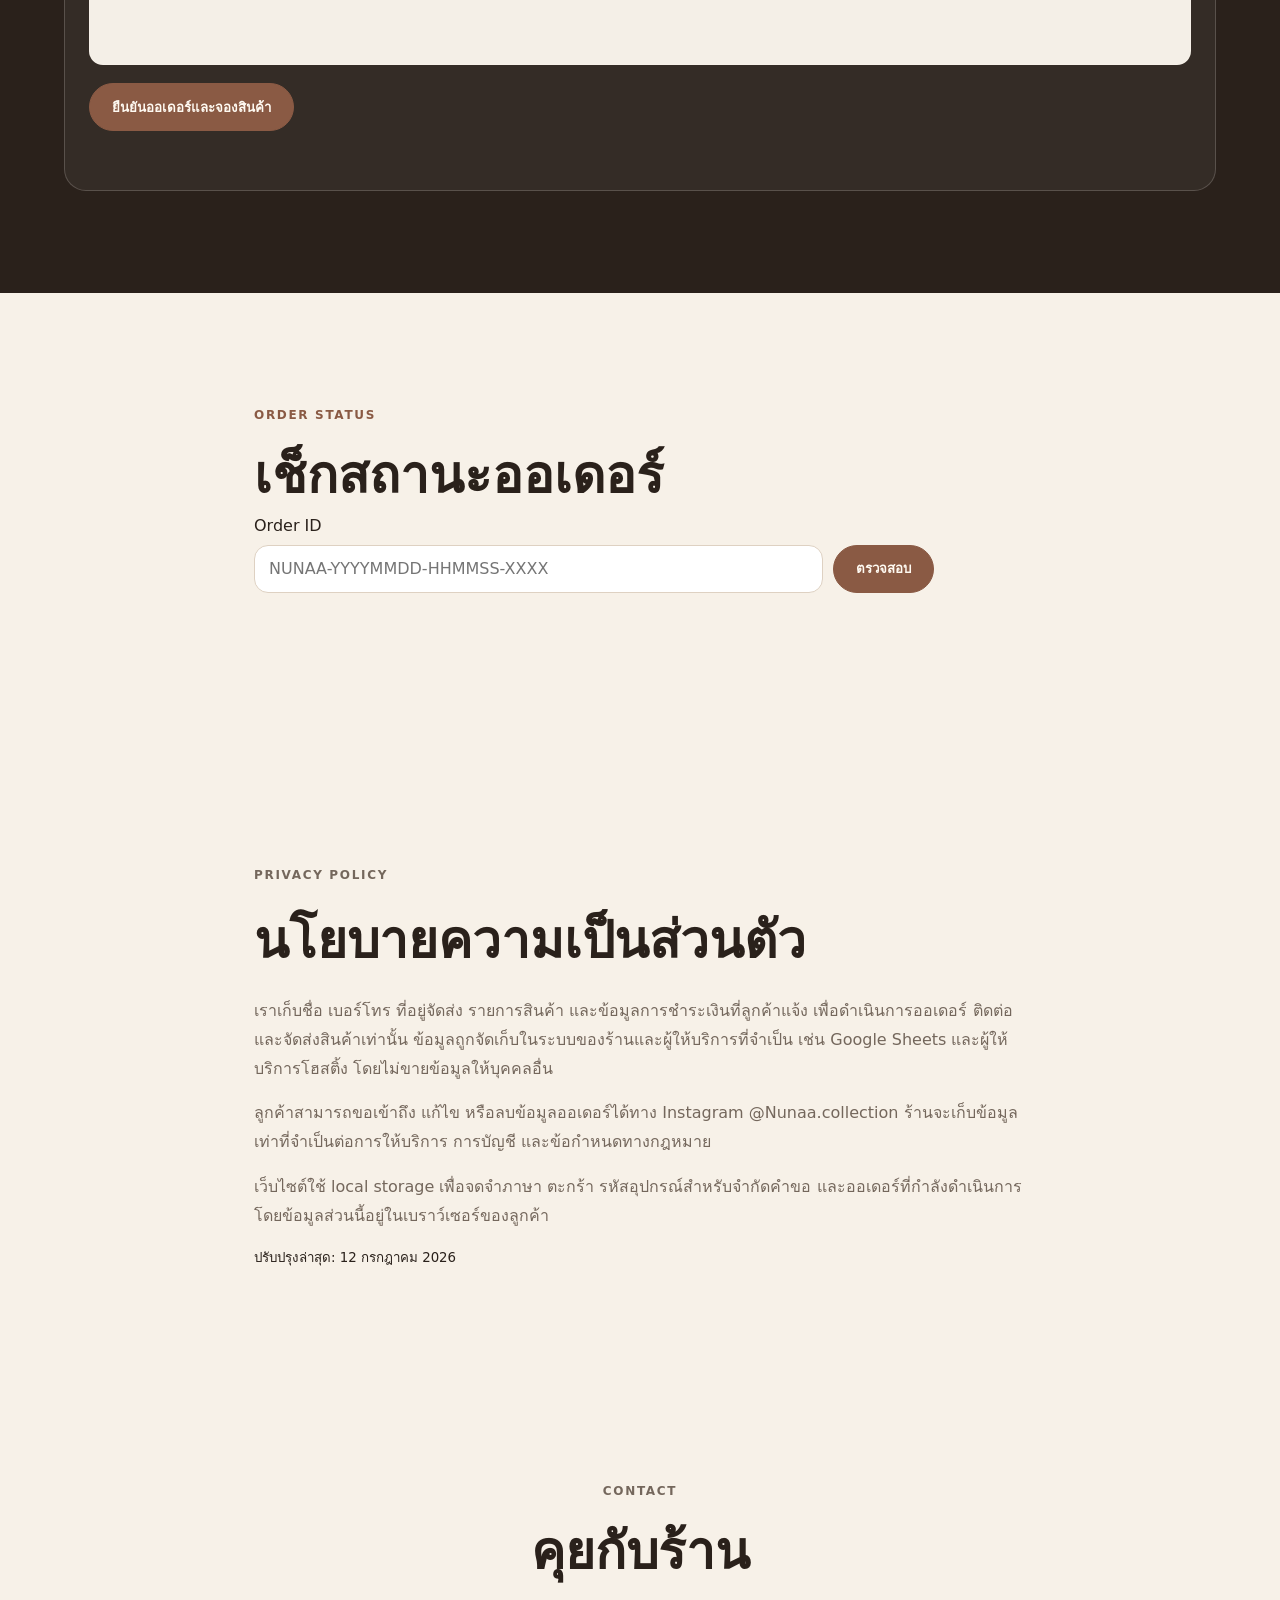
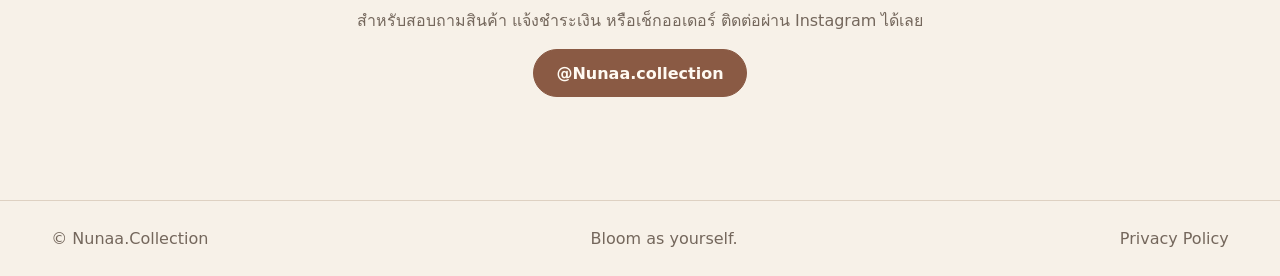
==== commit a67c34ab: "Show product counts and available stock by category" ====
--- a/index.html
+++ b/index.html
@@ -21,7 +21,7 @@
   <meta property="og:type" content="website" />
   <meta property="og:url" content="https://nunaacollection.com" />
   <link rel="canonical" href="https://nunaacollection.com" />
-  <link rel="stylesheet" href="assets/css/style.css?v=20261001-categories" />
+  <link rel="stylesheet" href="assets/css/style.css?v=20261001-category-counts" />
 </head>
 <body>
   <header class="site-header">
@@ -73,13 +73,14 @@
         <h2 data-i18n="shop.title">สินค้าพร้อมสั่งซื้อ</h2>
       </div>
       <div class="product-categories" id="productCategories" role="group" aria-label="หมวดสินค้า" data-i18n-aria="shop.categories">
-        <button type="button" class="category-button" data-category="all" aria-pressed="true" data-i18n="shop.categoryAll">ทั้งหมด</button>
-        <button type="button" class="category-button" data-category="tops" aria-pressed="false" data-i18n="shop.categoryTops">เสื้อ</button>
-        <button type="button" class="category-button" data-category="skirts" aria-pressed="false" data-i18n="shop.categorySkirts">กระโปรง</button>
-        <button type="button" class="category-button" data-category="pants" aria-pressed="false" data-i18n="shop.categoryPants">กางเกง</button>
-        <button type="button" class="category-button" data-category="dresses" aria-pressed="false" data-i18n="shop.categoryDresses">เดรส</button>
-        <button type="button" class="category-button" data-category="other" aria-pressed="false" data-i18n="shop.categoryOther" hidden>อื่น ๆ</button>
-      </div>
+        <button type="button" class="category-button" data-category="all" aria-pressed="true"><span data-i18n="shop.categoryAll">ทั้งหมด</span> <span class="category-count" data-category-count>0</span></button>
+        <button type="button" class="category-button" data-category="tops" aria-pressed="false"><span data-i18n="shop.categoryTops">เสื้อ</span> <span class="category-count" data-category-count>0</span></button>
+        <button type="button" class="category-button" data-category="skirts" aria-pressed="false"><span data-i18n="shop.categorySkirts">กระโปรง</span> <span class="category-count" data-category-count>0</span></button>
+        <button type="button" class="category-button" data-category="pants" aria-pressed="false"><span data-i18n="shop.categoryPants">กางเกง</span> <span class="category-count" data-category-count>0</span></button>
+        <button type="button" class="category-button" data-category="dresses" aria-pressed="false"><span data-i18n="shop.categoryDresses">เดรส</span> <span class="category-count" data-category-count>0</span></button>
+        <button type="button" class="category-button" data-category="other" aria-pressed="false" hidden><span data-i18n="shop.categoryOther">อื่น ๆ</span> <span class="category-count" data-category-count>0</span></button>
+      </div>
+      <p class="product-results-count" id="productResultsCount" role="status" aria-live="polite" aria-atomic="true"></p>
       <div class="shop-toolbar">
         <label for="productSort" data-i18n="shop.sortLabel">เรียงสินค้า</label>
         <select id="productSort">
@@ -259,6 +260,6 @@
   </footer>
 
   <script src="assets/js/config.js?v=20260711-new-sheets-url"></script>
-  <script src="assets/js/app.js?v=20261001-categories"></script>
+  <script src="assets/js/app.js?v=20261001-category-counts"></script>
 </body>
 </html>
--- a/assets/css/style.css
+++ b/assets/css/style.css
@@ -181,6 +181,17 @@
   border-color: var(--accent);
   color: #fff;
 }
+.category-count {
+  display: inline-block;
+  min-width: 1.6em;
+  padding: 1px 6px;
+  border-radius: 999px;
+  background: rgba(0, 0, 0, .08);
+  font-size: .8em;
+  text-align: center;
+}
+.category-button[aria-pressed="true"] .category-count { background: rgba(255, 255, 255, .2); }
+.product-results-count { color: var(--muted); font-size: .9rem; margin: 0 0 20px; }
 .category-button:focus-visible { outline: 3px solid var(--accent); outline-offset: 3px; }
 .product-empty { grid-column: 1 / -1; color: var(--muted); text-align: center; padding: 32px 0; }
 .shop-toolbar {
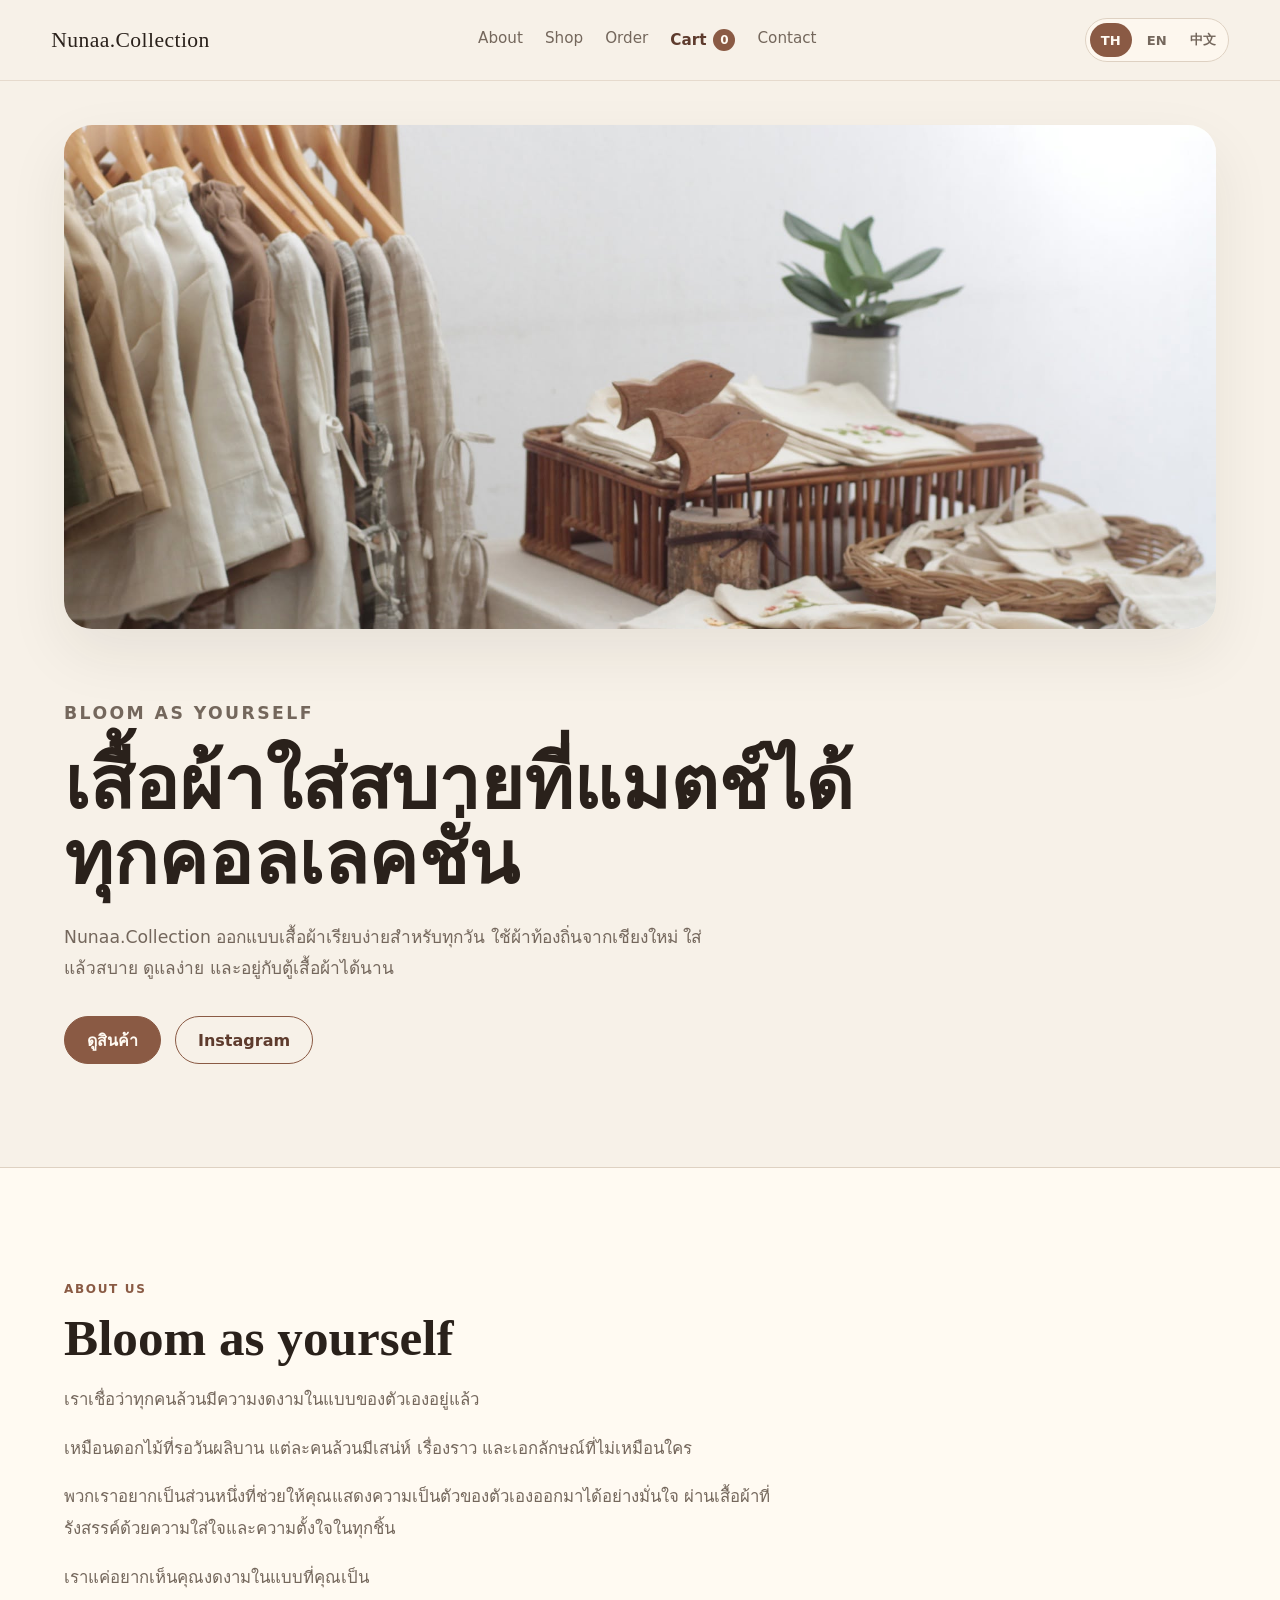
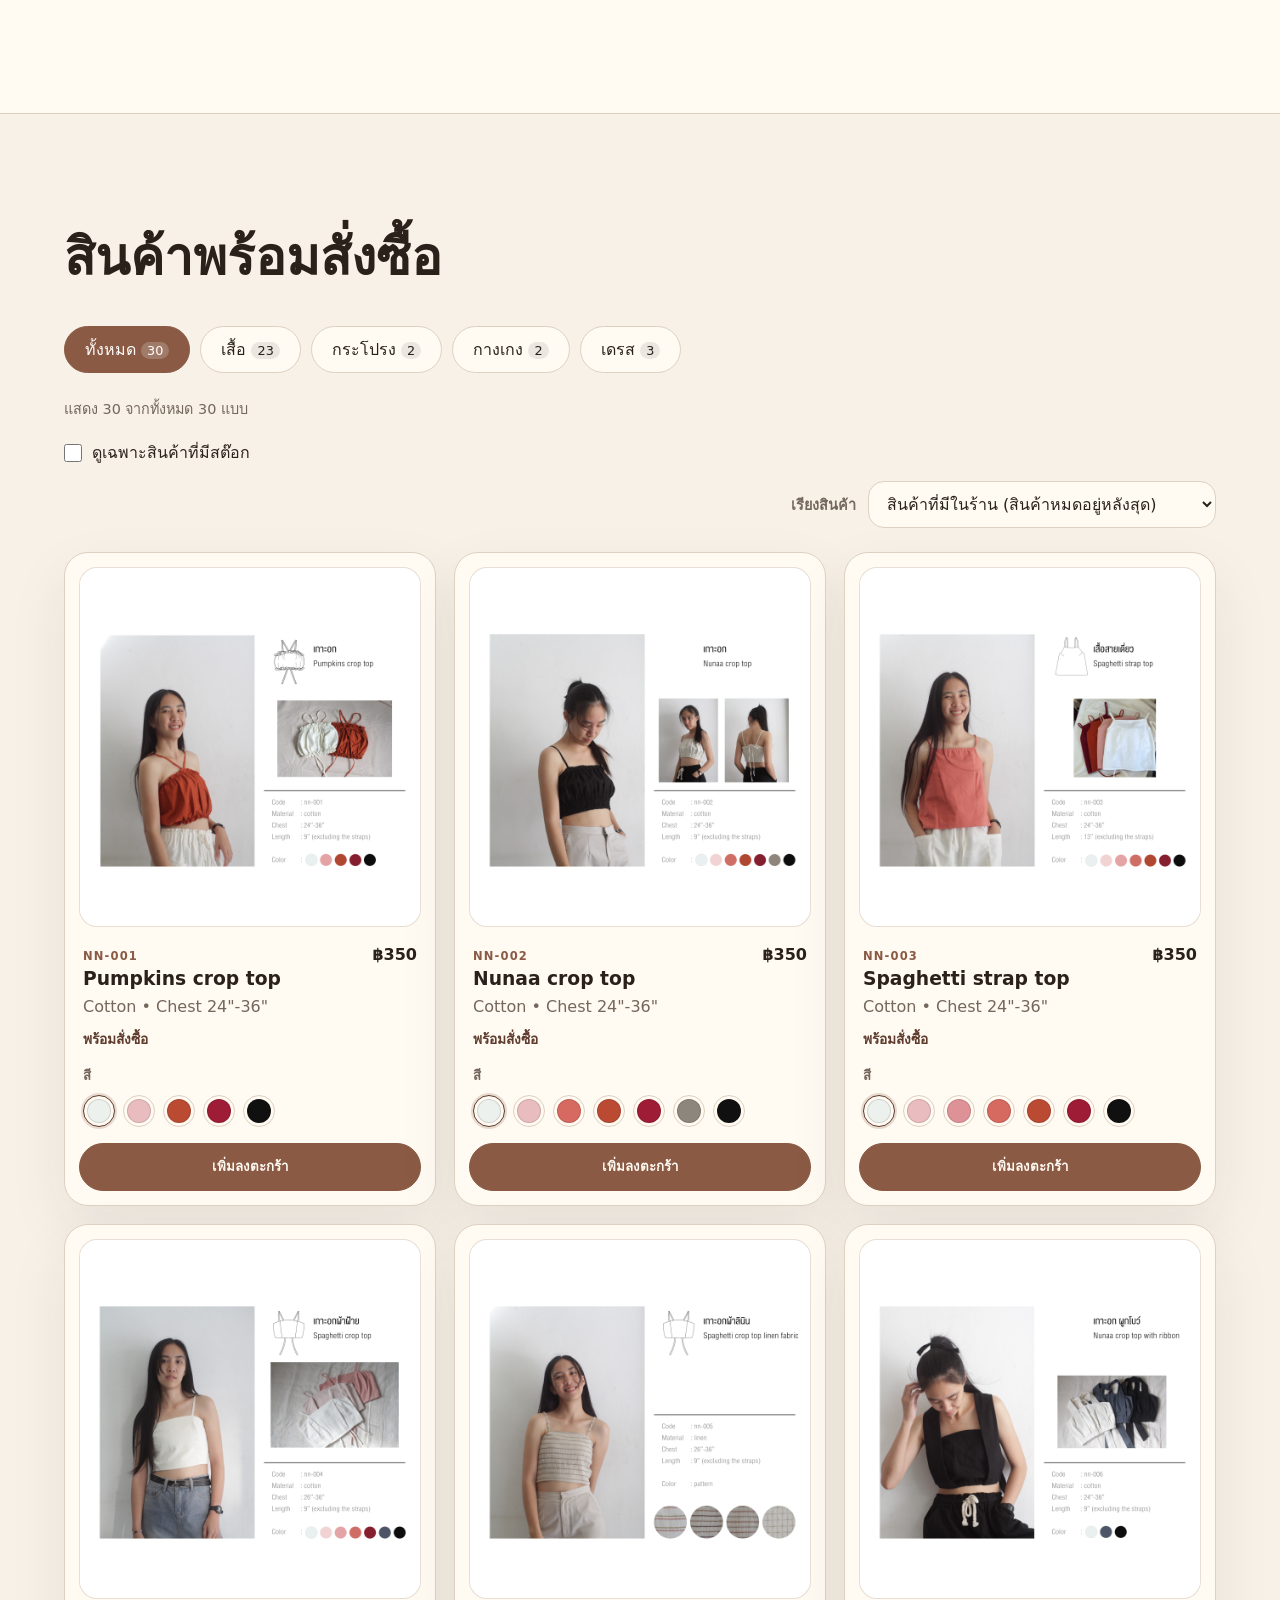
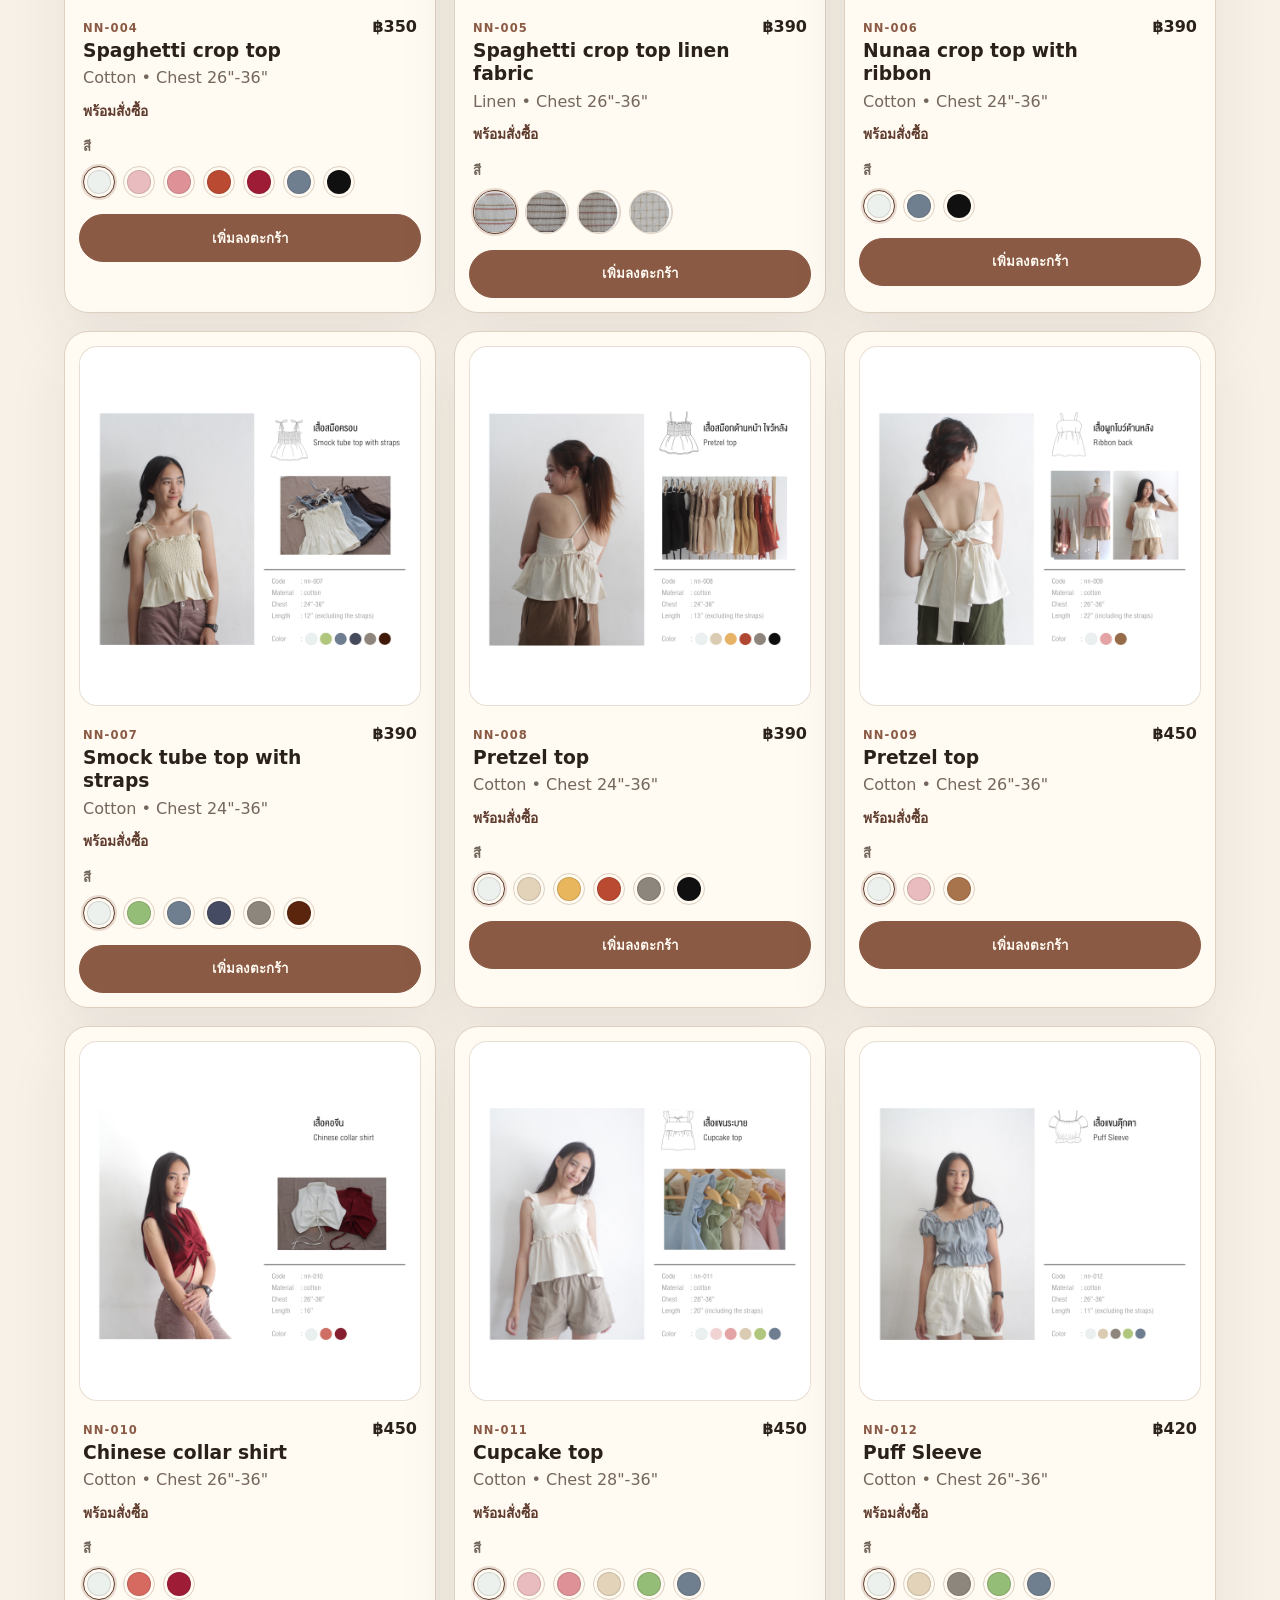
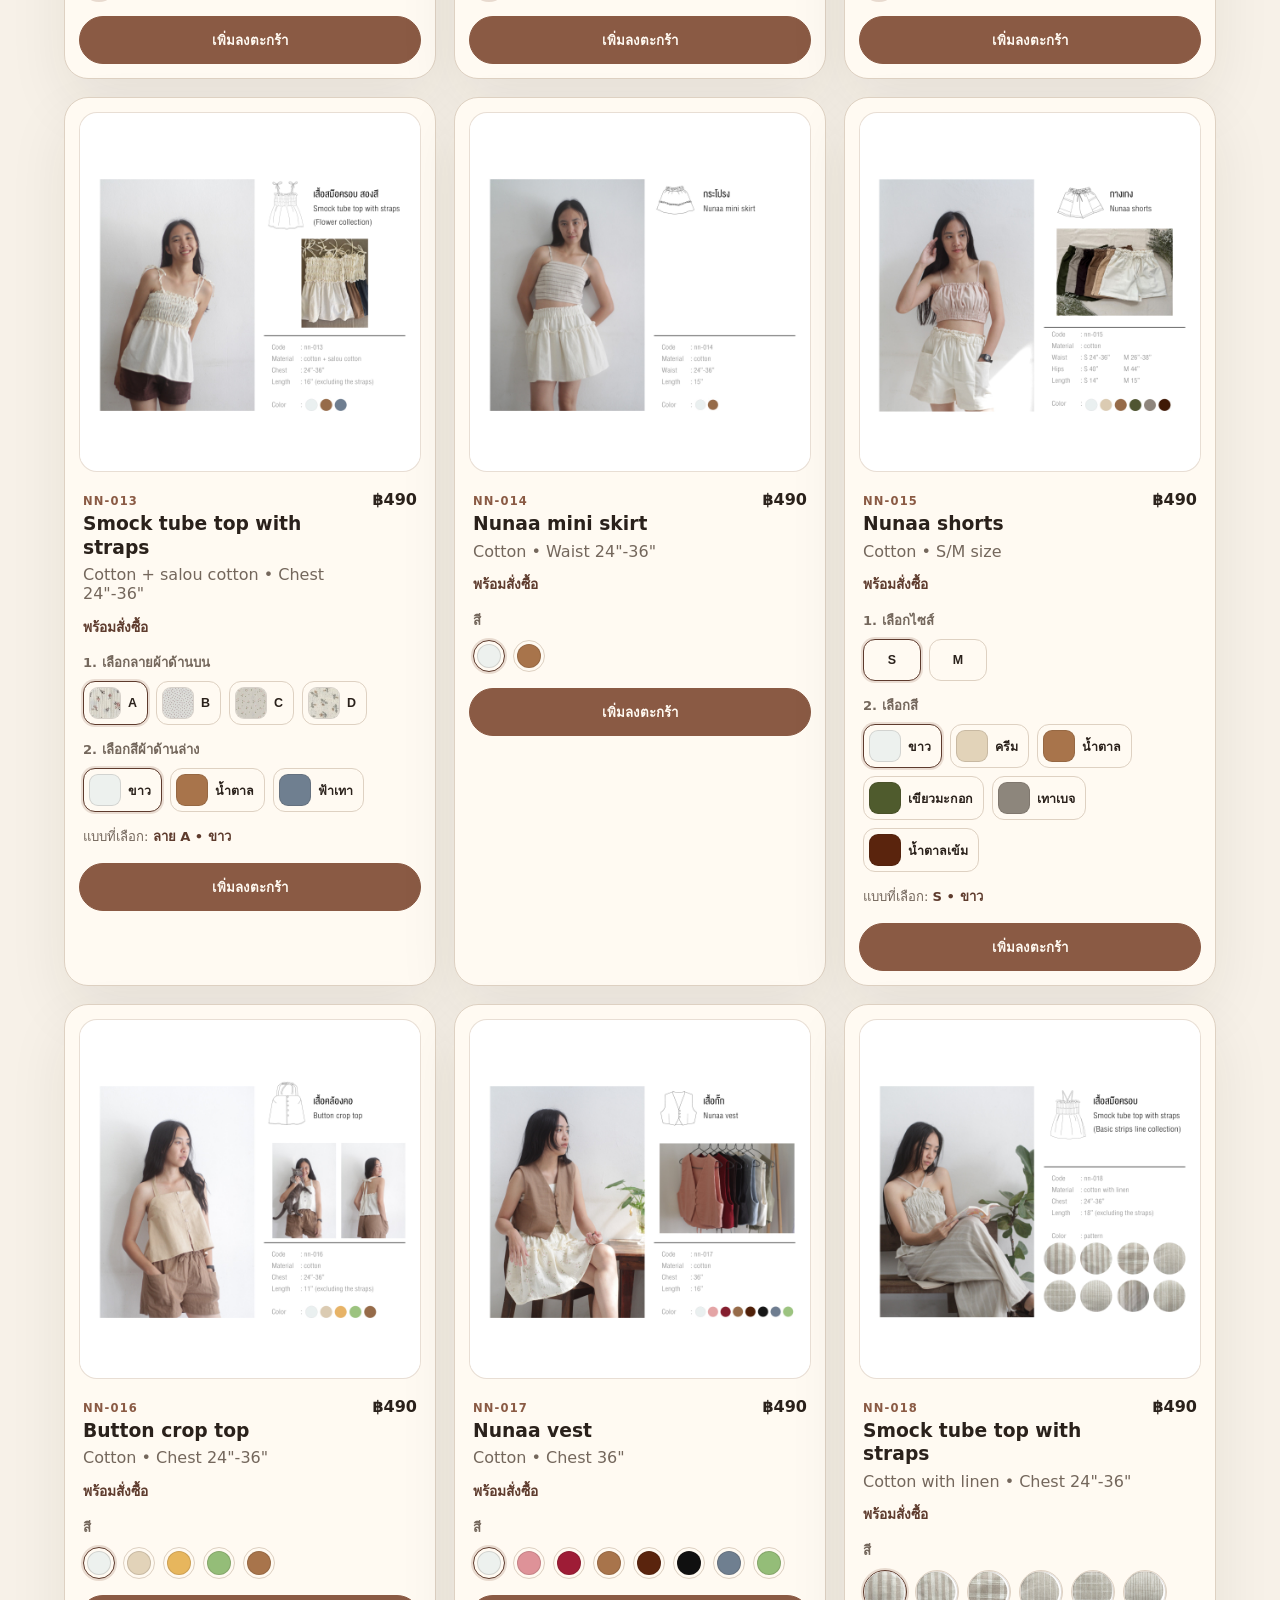
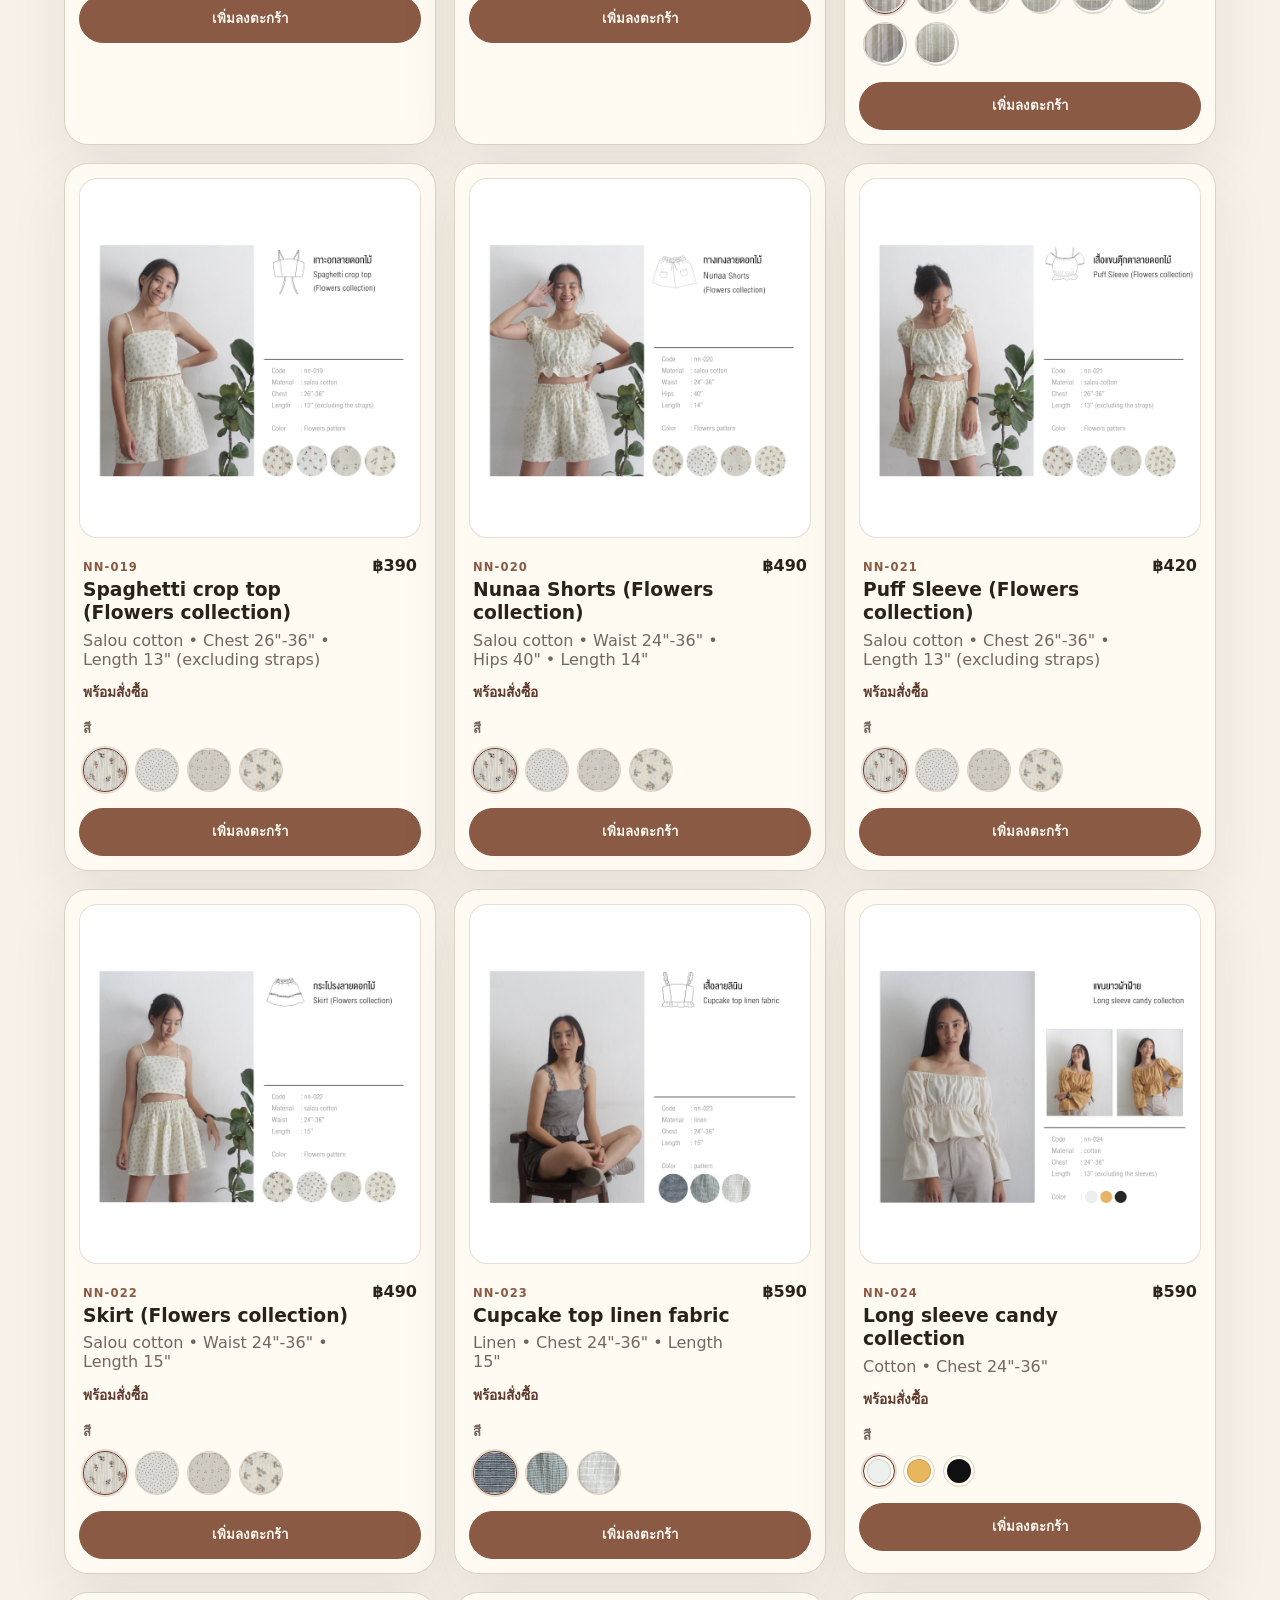
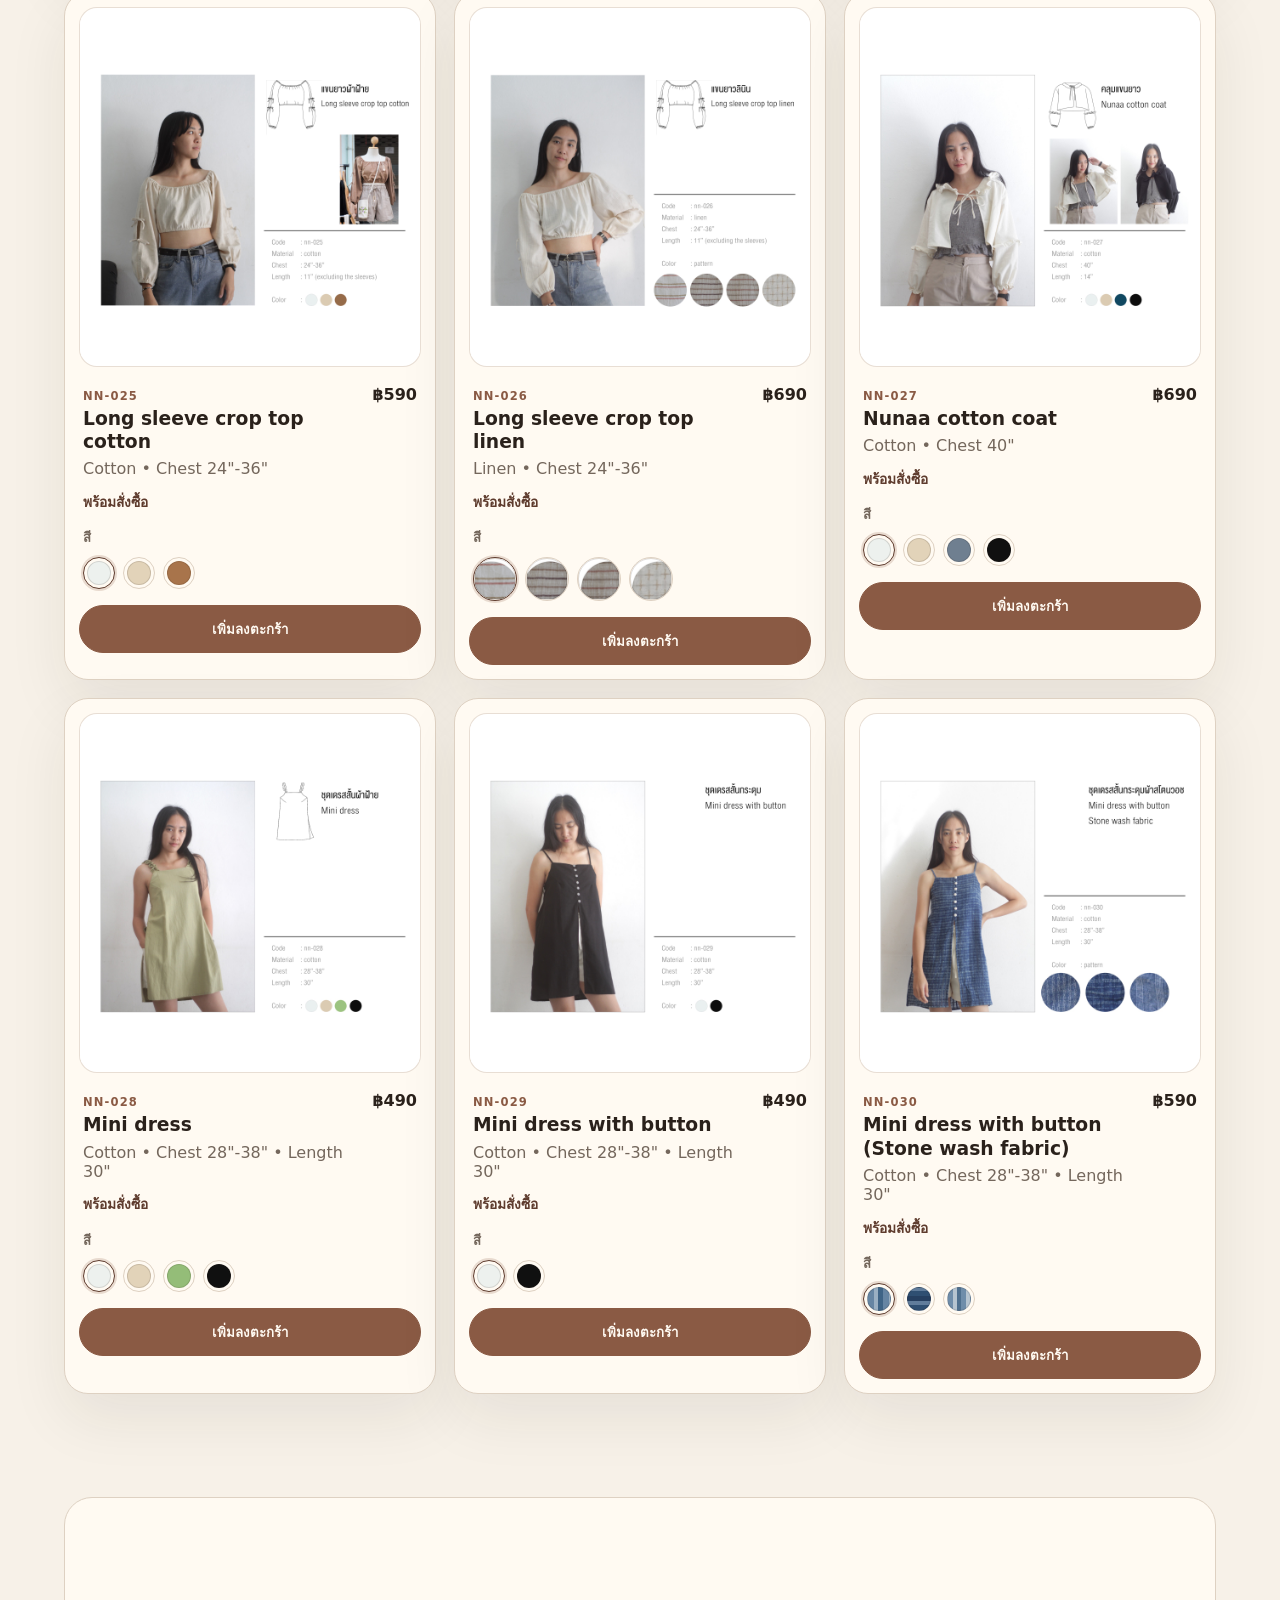
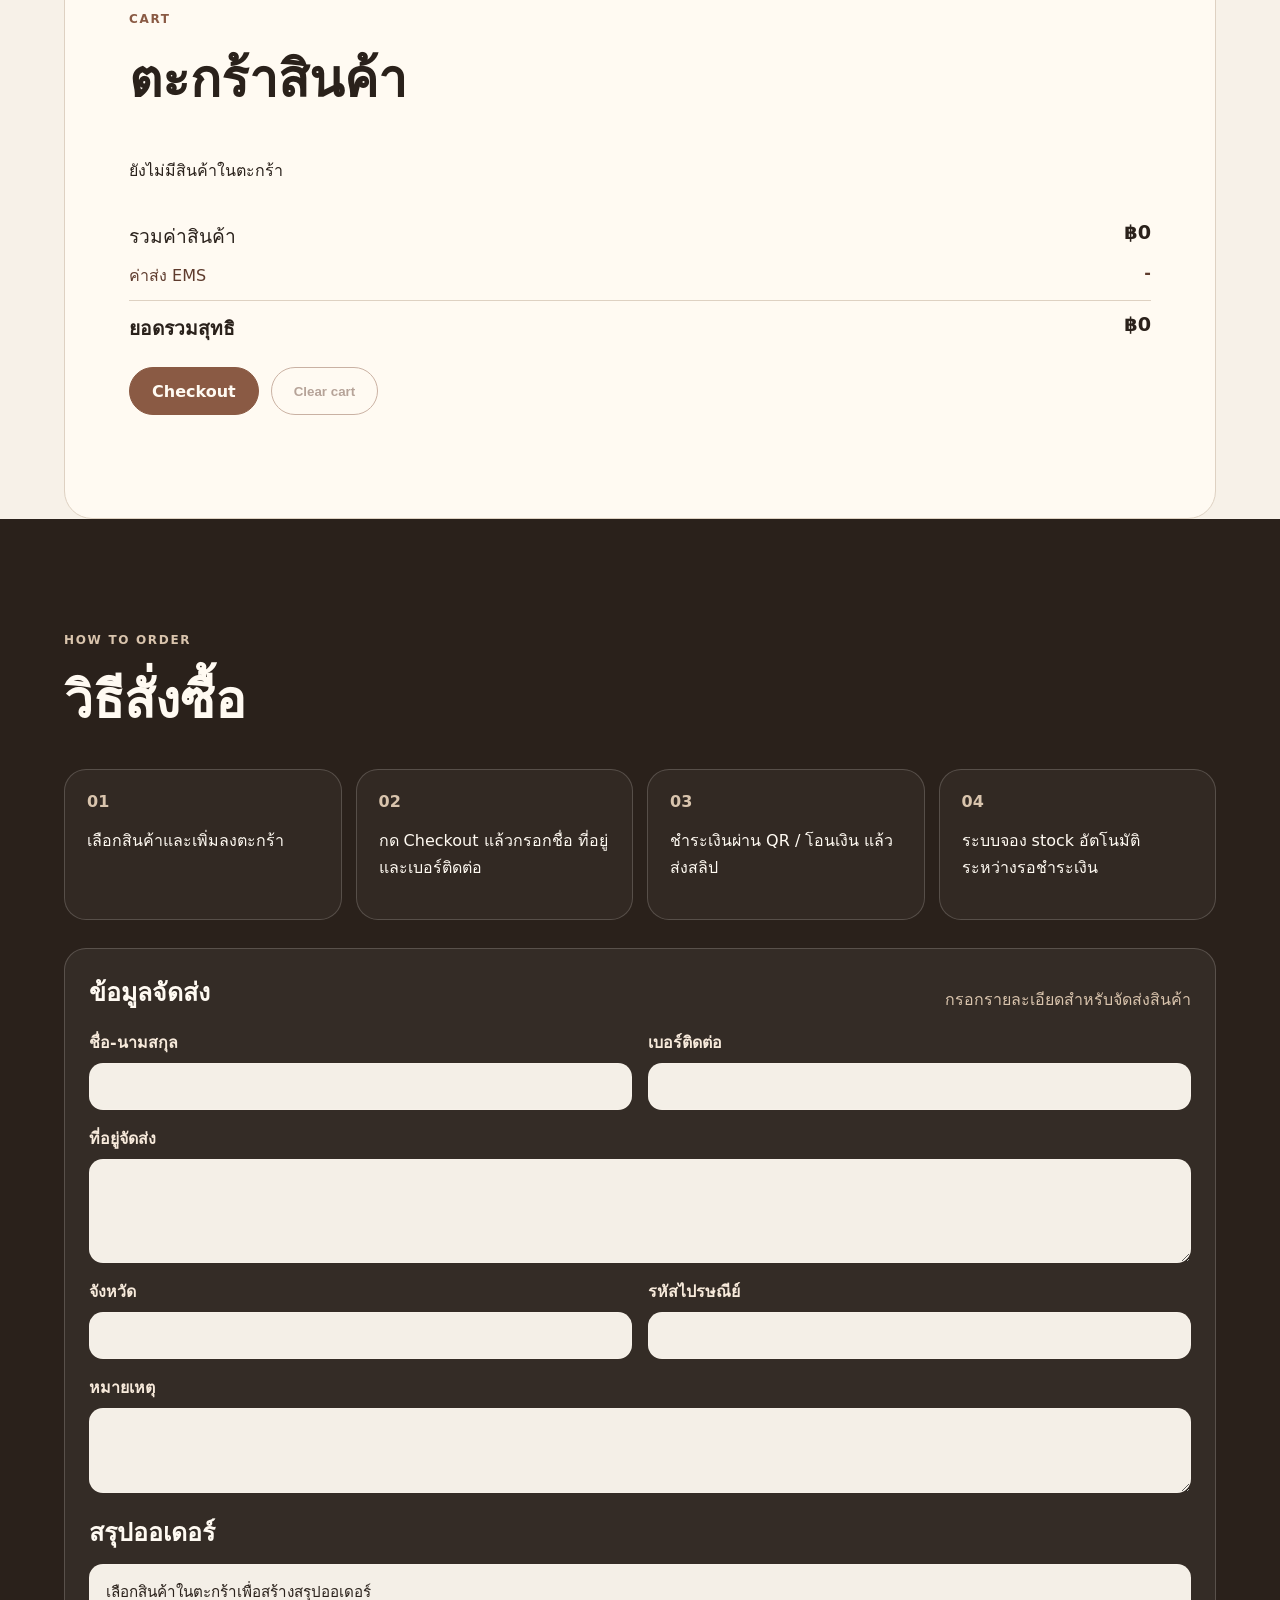
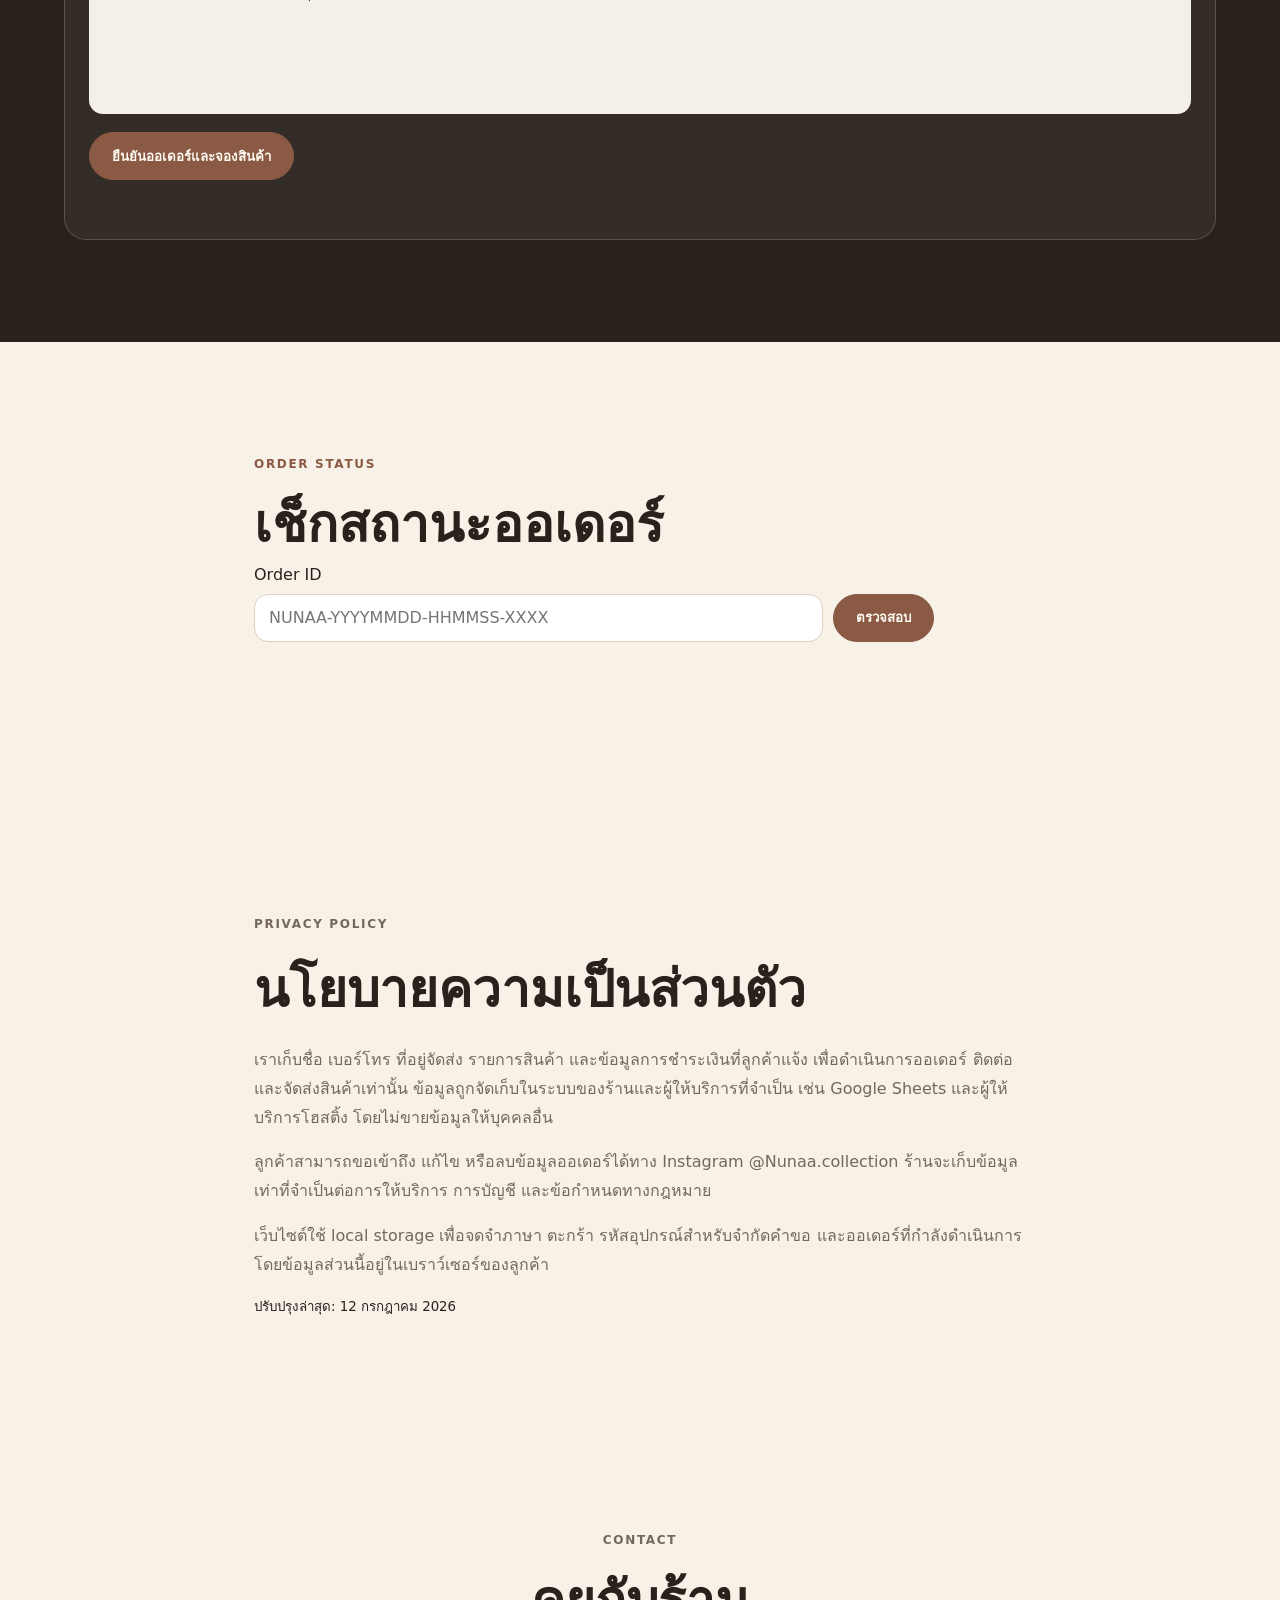
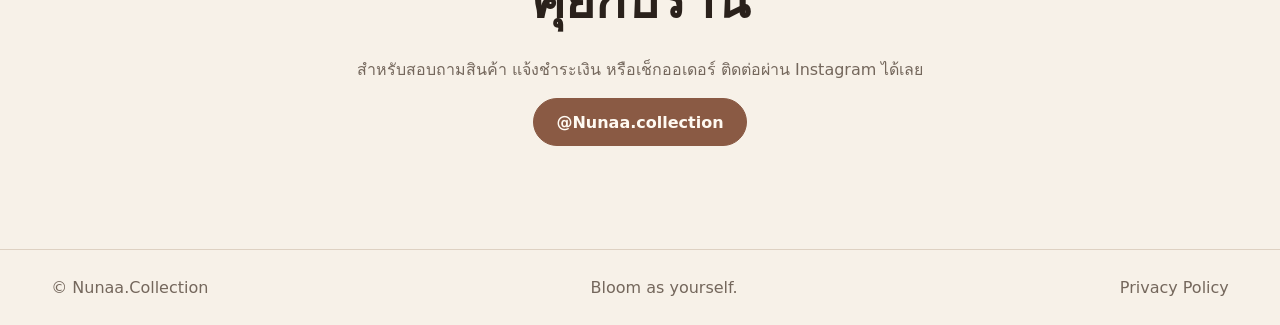
==== commit 23e366e9: "Fix mobile layout and improve in-stock product browsing" ====
--- a/index.html
+++ b/index.html
@@ -21,7 +21,7 @@
   <meta property="og:type" content="website" />
   <meta property="og:url" content="https://nunaacollection.com" />
   <link rel="canonical" href="https://nunaacollection.com" />
-  <link rel="stylesheet" href="assets/css/style.css?v=20261001-category-counts" />
+  <link rel="stylesheet" href="assets/css/style.css?v=20261001-shopping-ux" />
 </head>
 <body>
   <header class="site-header">
@@ -81,6 +81,10 @@
         <button type="button" class="category-button" data-category="other" aria-pressed="false" hidden><span data-i18n="shop.categoryOther">อื่น ๆ</span> <span class="category-count" data-category-count>0</span></button>
       </div>
       <p class="product-results-count" id="productResultsCount" role="status" aria-live="polite" aria-atomic="true"></p>
+      <label class="stock-filter" for="availableOnly">
+        <input type="checkbox" id="availableOnly" />
+        <span data-i18n="shop.onlyAvailable">ดูเฉพาะสินค้าที่มีสต๊อก</span>
+      </label>
       <div class="shop-toolbar">
         <label for="productSort" data-i18n="shop.sortLabel">เรียงสินค้า</label>
         <select id="productSort">
@@ -260,6 +264,6 @@
   </footer>
 
   <script src="assets/js/config.js?v=20260711-new-sheets-url"></script>
-  <script src="assets/js/app.js?v=20261001-category-counts"></script>
+  <script src="assets/js/app.js?v=20261001-shopping-ux"></script>
 </body>
 </html>
--- a/assets/css/style.css
+++ b/assets/css/style.css
@@ -193,6 +193,15 @@
 .category-button[aria-pressed="true"] .category-count { background: rgba(255, 255, 255, .2); }
 .product-results-count { color: var(--muted); font-size: .9rem; margin: 0 0 20px; }
 .category-button:focus-visible { outline: 3px solid var(--accent); outline-offset: 3px; }
+.stock-filter {
+  display: flex;
+  align-items: center;
+  gap: 10px;
+  width: fit-content;
+  margin-bottom: 24px;
+  cursor: pointer;
+}
+.stock-filter input { width: 18px; height: 18px; margin: 0; accent-color: var(--accent); }
 .product-empty { grid-column: 1 / -1; color: var(--muted); text-align: center; padding: 32px 0; }
 .shop-toolbar {
   display: flex;
@@ -567,7 +576,9 @@
 .product-modal-dialog {
   position: relative;
   width: min(960px, 100%);
+  min-width: 0;
   max-height: min(760px, calc(100vh - 32px));
+  max-height: min(760px, calc(100dvh - 32px));
   overflow: auto;
   overflow-x: hidden;
   border: 1px solid var(--line);
@@ -1041,6 +1052,12 @@
   .site-footer { flex-direction: column; }
 }
 
+@media (max-width: 980px), (hover: none), (pointer: coarse) {
+  .color-swatch::after,
+  .swatch-image-preview,
+  .nn013-hover-preview { display: none; }
+}
+
 @media (max-width: 980px) and (hover: none) and (pointer: coarse) {
   .modal-swipe-hint.visible { display: block; }
 }
